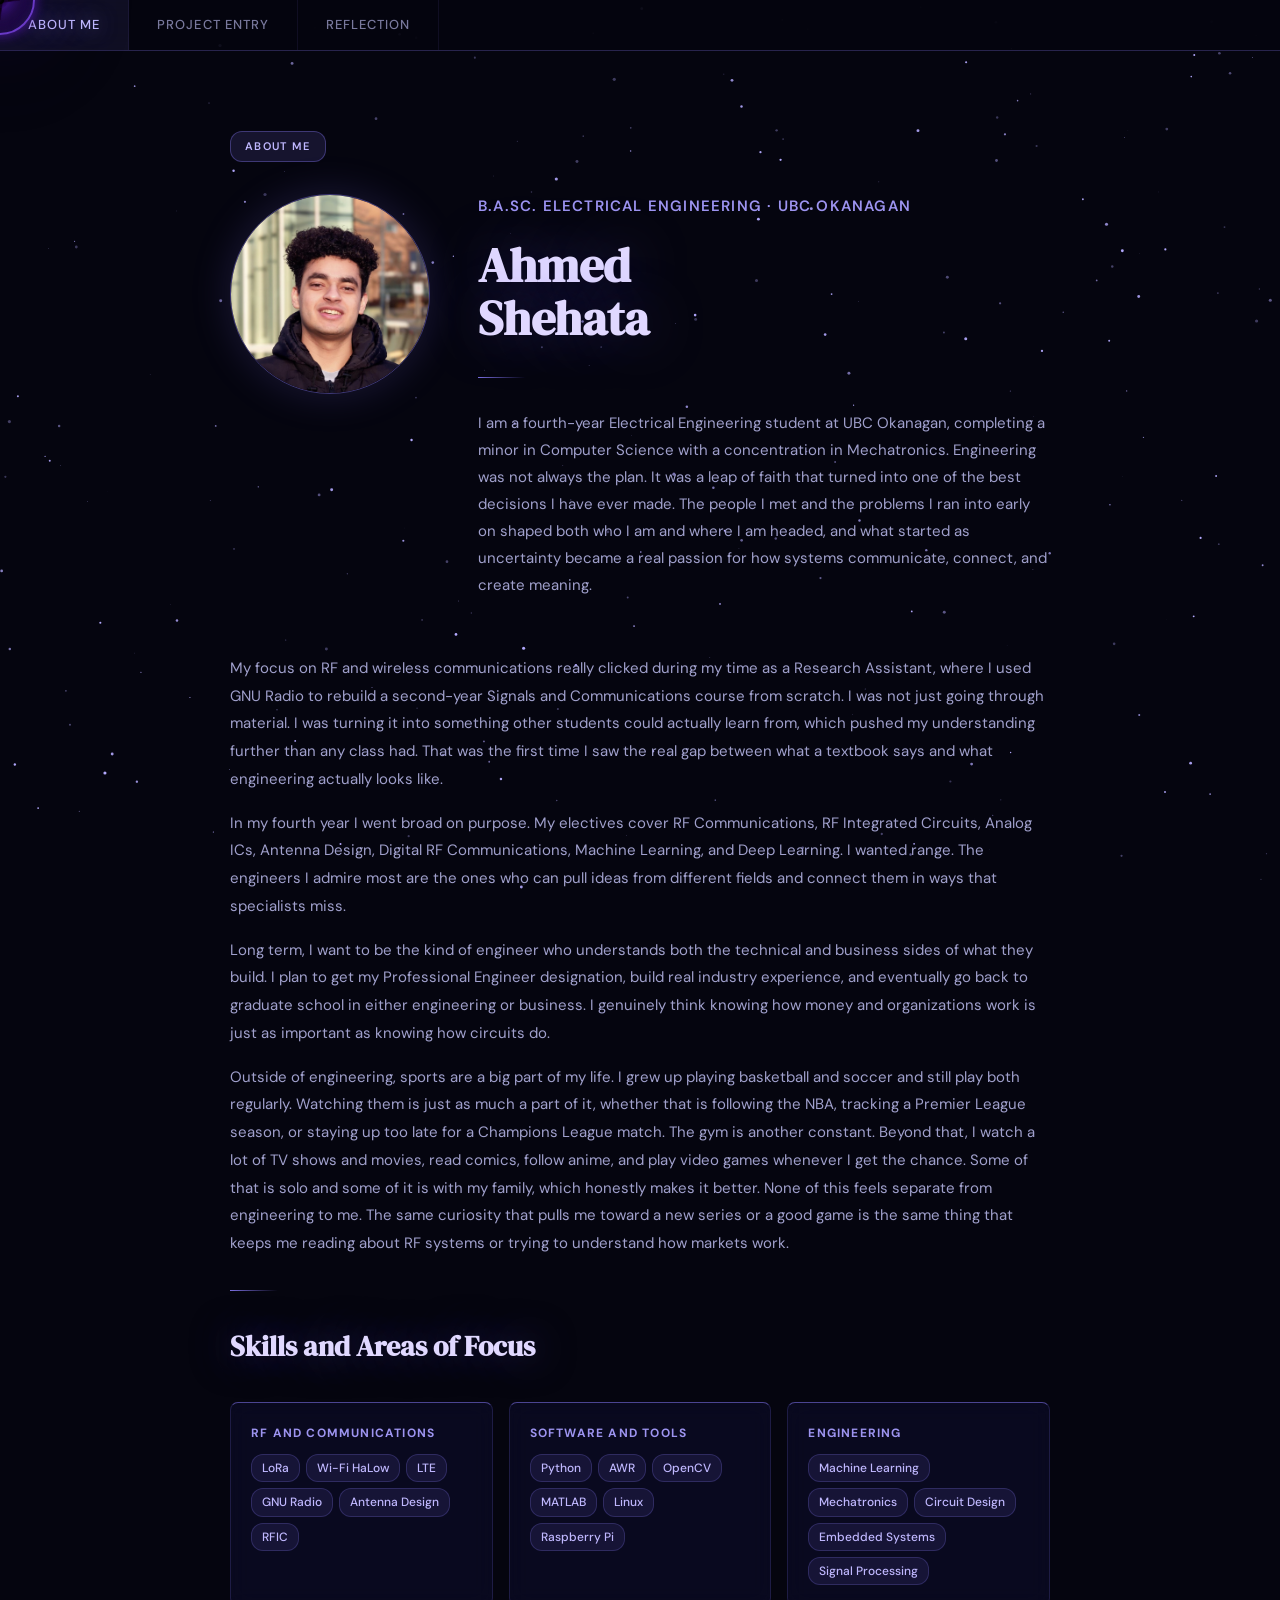
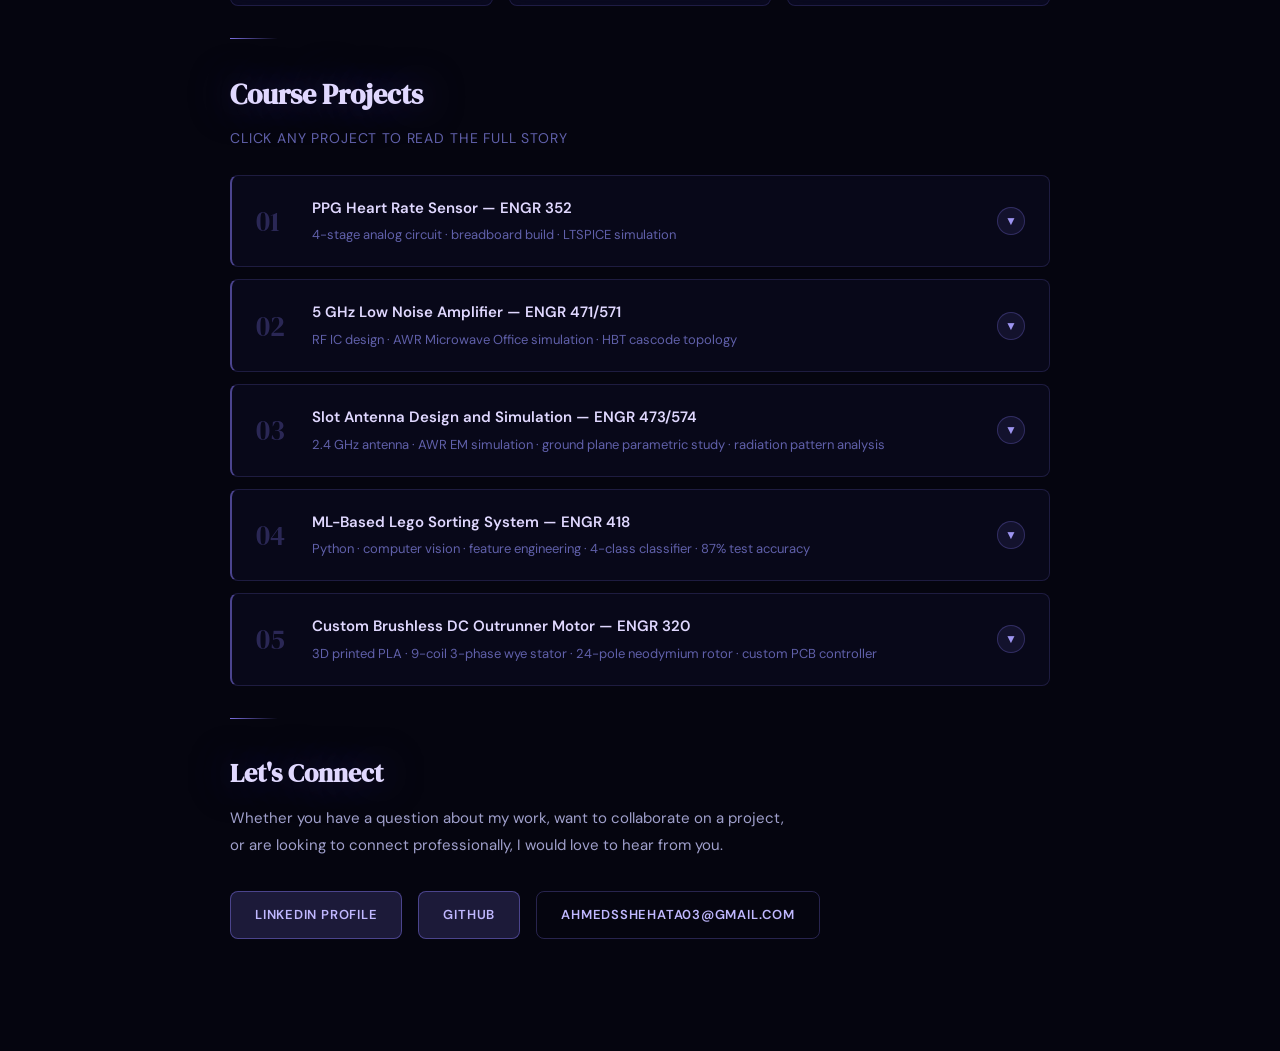
==== index.html @ b3f417e0 "Update image file extensions from .png to .jpg" ====
<!DOCTYPE html>
<html lang="en">
<head>
<meta charset="UTF-8">
<meta name="viewport" content="width=device-width, initial-scale=1.0">
<title>Ahmed Shehata — About Me</title>
<link href="https://fonts.googleapis.com/css2?family=DM+Serif+Display:ital@0;1&family=DM+Sans:wght@300;400;500;600&display=swap" rel="stylesheet">
<style>
  :root {
    --navy: #0a0a1a; --navy-mid: #0d0d2b; --accent: #7b6fe0;
    --accent-light: #1a1a3e; --off-white: #0d0d1f; --warm-gray: #1a1a3a;
    --text: #e8e8ff; --text-muted: #a0a0cc; --text-light: #6060aa;
  }
  * { margin: 0; padding: 0; box-sizing: border-box; cursor: none !important; }
  body { font-family: 'DM Sans', sans-serif; background: #05050f; color: var(--text); line-height: 1.7; overflow-x: hidden; }
  #cosmic-cursor { position: fixed; pointer-events: none; z-index: 99999; width: 40px; height: 40px; transform: translate(-50%, -50%); animation: cursor-spin 3s linear infinite; }
  #cosmic-cursor svg { width: 100%; height: 100%; filter: drop-shadow(0 0 8px rgba(120,40,255,1)) drop-shadow(0 0 20px rgba(100,20,220,0.9)) drop-shadow(0 0 40px rgba(80,0,180,0.7)) drop-shadow(0 0 60px rgba(60,0,140,0.4)); }
  #cursor-glow { position: fixed; pointer-events: none; z-index: 99997; width: 90px; height: 90px; border-radius: 50%; background: radial-gradient(circle, rgba(0,0,0,0.7) 0%, rgba(30,0,60,0.35) 40%, transparent 70%); transform: translate(-50%, -50%); transition: left 0.1s ease, top 0.1s ease; }
  #cursor-ring { position: fixed; pointer-events: none; z-index: 99998; width: 70px; height: 70px; border-radius: 50%; border: 2px solid rgba(140,80,255,0.75); box-shadow: 0 0 12px rgba(120,40,255,0.5), inset 0 0 12px rgba(120,40,255,0.15); transform: translate(-50%, -50%); transition: left 0.18s ease, top 0.18s ease; animation: ring-pulse 2s ease-in-out infinite; }
  .cursor-trail { position: fixed; pointer-events: none; z-index: 99996; border-radius: 50%; transform: translate(-50%, -50%); background: rgba(120,40,255,0.7); box-shadow: 0 0 6px rgba(120,40,255,0.5); animation: trail-fade 0.6s ease-out forwards; }
  @keyframes cursor-spin { from { transform: translate(-50%, -50%) rotate(0deg); } to { transform: translate(-50%, -50%) rotate(360deg); } }
  @keyframes ring-pulse { 0%, 100% { width: 70px; height: 70px; opacity: 0.75; } 50% { width: 84px; height: 84px; opacity: 0.3; } }
  @keyframes trail-fade { 0% { opacity: 0.8; width: 10px; height: 10px; } 100% { opacity: 0; width: 3px; height: 3px; } }
  .page-nav { position: sticky; top: 0; background: rgba(5,5,15,0.85); backdrop-filter: blur(20px); -webkit-backdrop-filter: blur(20px); z-index: 100; display: flex; gap: 0; border-bottom: 1px solid rgba(123,111,224,0.3); }
  .page-nav a { color: rgba(200,200,255,0.6); text-decoration: none; padding: 14px 28px; font-size: 13px; letter-spacing: 0.08em; text-transform: uppercase; font-weight: 500; transition: all 0.2s; border-right: 1px solid rgba(123,111,224,0.1); }
  .page-nav a:hover, .page-nav a.active { color: #c0b8ff; background: rgba(123,111,224,0.1); text-shadow: 0 0 20px rgba(123,111,224,0.8); }
  .page-section { padding: 80px 0; position: relative; z-index: 1; }
  .container { max-width: 900px; margin: 0 auto; padding: 0 40px; }
  .page-label { display: inline-block; background: rgba(123,111,224,0.15); color: #c0b8ff; font-size: 11px; font-weight: 600; letter-spacing: 0.12em; text-transform: uppercase; padding: 5px 14px; border-radius: 12px; margin-bottom: 2rem; border: 1px solid rgba(123,111,224,0.4); }
  .about-divider { width: 48px; height: 1px; background: linear-gradient(90deg, #7b6fe0, transparent); margin: 32px 0; }
  .section-heading { font-family: 'DM Serif Display', serif; font-size: 28px; color: #e0d8ff; margin-bottom: 8px; text-shadow: 0 0 40px rgba(123,111,224,0.5); }
  .section-subheading { font-size: 14px; color: var(--text-light); letter-spacing: 0.06em; text-transform: uppercase; margin-bottom: 24px; }
  .about-hero { display: grid; grid-template-columns: 200px 1fr; gap: 48px; align-items: start; margin-bottom: 56px; }
  .about-name { font-family: 'DM Serif Display', serif; font-size: 48px; color: #e0d8ff; line-height: 1.1; margin-bottom: 6px; text-shadow: 0 0 60px rgba(123,111,224,0.4); }
  .about-title { font-size: 15px; color: #9d94f0; font-weight: 600; letter-spacing: 0.08em; text-transform: uppercase; margin-bottom: 20px; }
  .about-bio { font-size: 15px; color: var(--text-muted); line-height: 1.8; max-width: 600px; }
  .skills-grid { display: grid; grid-template-columns: repeat(3, 1fr); gap: 16px; margin: 32px 0; }
  .skill-card { background: rgba(13,13,43,0.6); border: 1px solid rgba(123,111,224,0.2); border-top: 1px solid rgba(123,111,224,0.6); padding: 20px; border-radius: 8px; backdrop-filter: blur(10px); }
  .skill-card h4 { font-size: 12px; letter-spacing: 0.1em; text-transform: uppercase; color: #9d94f0; margin-bottom: 10px; }
  .skill-tags { display: flex; flex-wrap: wrap; gap: 6px; }
  .skill-tag { background: rgba(123,111,224,0.12); color: #c0b8ff; font-size: 12px; padding: 3px 10px; border-radius: 12px; font-weight: 500; border: 1px solid rgba(123,111,224,0.25); }
  .course-projects-grid { display: grid; gap: 12px; margin: 24px 0; }
  .course-card { background: rgba(10,10,30,0.7); border: 1px solid rgba(123,111,224,0.2); border-left: 2px solid rgba(123,111,224,0.6); border-radius: 8px; overflow: hidden; backdrop-filter: blur(10px); -webkit-backdrop-filter: blur(10px); transition: border-color 0.3s, box-shadow 0.3s; }
  .course-card:hover { border-color: rgba(123,111,224,0.5); box-shadow: 0 0 30px rgba(123,111,224,0.08); }
  .course-card-header { display: flex; align-items: center; justify-content: space-between; padding: 20px 24px; cursor: pointer; user-select: none; transition: background 0.2s; }
  .course-card-header:hover { background: rgba(123,111,224,0.05); }
  .course-card-header-left { display: flex; align-items: center; gap: 20px; }
  .course-card-num { font-family: 'DM Serif Display', serif; font-size: 28px; color: rgba(123,111,224,0.3); line-height: 1; min-width: 36px; }
  .course-card-title { font-weight: 600; font-size: 15px; color: #e0d8ff; margin-bottom: 3px; }
  .course-card-sub { font-size: 13px; color: var(--text-light); }
  .course-card-chevron { width: 28px; height: 28px; border-radius: 50%; background: rgba(123,111,224,0.1); border: 1px solid rgba(123,111,224,0.3); display: flex; align-items: center; justify-content: center; flex-shrink: 0; transition: transform 0.3s, background 0.2s; font-size: 12px; color: #9d94f0; }
  .course-card.open .course-card-chevron { transform: rotate(180deg); background: rgba(123,111,224,0.3); color: #e0d8ff; }
  .course-card-body { max-height: 0; overflow: hidden; transition: max-height 0.5s cubic-bezier(0.4, 0, 0.2, 1); border-top: 0px solid var(--warm-gray); }
  .course-card.open .course-card-body { max-height: 9999px; border-top-width: 1px; }
  .course-card-inner { padding: 32px 24px 32px 80px; }
  .star-block { margin-bottom: 32px; }
  .star-label { display: inline-block; font-size: 10px; font-weight: 700; letter-spacing: 0.14em; text-transform: uppercase; color: #c0b8ff; background: rgba(123,111,224,0.1); border: 1px solid rgba(123,111,224,0.4); padding: 3px 10px; border-radius: 12px; margin-bottom: 10px; }
  .star-block h4 { font-family: 'DM Serif Display', serif; font-size: 20px; color: #e0d8ff; margin-bottom: 10px; }
  .star-block p { font-size: 14px; color: var(--text-muted); line-height: 1.85; margin-bottom: 12px; }
  .stage-timeline { position: relative; margin: 24px 0; padding-left: 28px; border-left: 1px solid rgba(123,111,224,0.3); }
  .stage-step { margin-bottom: 28px; position: relative; }
  .stage-step::before { content: ''; position: absolute; left: -34px; top: 5px; width: 10px; height: 10px; border-radius: 50%; background: #7b6fe0; border: 2px solid #05050f; box-shadow: 0 0 8px rgba(123,111,224,0.6); }
  .stage-step .stage-num { font-size: 10px; font-weight: 700; letter-spacing: 0.12em; text-transform: uppercase; color: #9d94f0; margin-bottom: 3px; }
  .stage-step h5 { font-weight: 600; font-size: 14px; color: #e0d8ff; margin-bottom: 6px; }
  .stage-step p { font-size: 14px; color: var(--text-muted); line-height: 1.75; margin-bottom: 8px; }
  .tech-pills { display: flex; flex-wrap: wrap; gap: 7px; margin: 16px 0; }
  .tech-pill { background: rgba(123,111,224,0.12); color: #c0b8ff; font-size: 11px; padding: 4px 12px; border-radius: 12px; font-weight: 500; letter-spacing: 0.04em; border: 1px solid rgba(123,111,224,0.25); }
  .result-callout { background: rgba(123,111,224,0.08); padding: 20px 24px; border-radius: 8px; margin: 20px 0; border: 1px solid rgba(123,111,224,0.2); border-left: 2px solid rgba(123,111,224,0.6); font-size: 14px; line-height: 1.7; color: var(--text-muted); }
  .result-callout strong { color: #c0b8ff; }
  .stat-row-small { display: grid; grid-template-columns: repeat(4, 1fr); gap: 12px; margin: 20px 0; }
  .stat-card-small { background: rgba(13,13,43,0.6); border: 1px solid rgba(123,111,224,0.2); padding: 16px; border-radius: 8px; text-align: center; }
  .stat-num-small { font-family: 'DM Serif Display', serif; font-size: 24px; color: #c0b8ff; display: block; margin-bottom: 3px; text-shadow: 0 0 20px rgba(123,111,224,0.5); }
  .stat-label-small { font-size: 11px; color: var(--text-light); text-transform: uppercase; letter-spacing: 0.07em; }
  .comparison-box { display: grid; grid-template-columns: 1fr 1fr; border: 1px solid rgba(123,111,224,0.2); border-radius: 8px; overflow: hidden; margin: 16px 0; }
  .comp-col { padding: 20px; }
  .comp-col:first-child { background: rgba(10,10,30,0.6); border-right: 1px solid rgba(123,111,224,0.2); }
  .comp-col:last-child { background: rgba(30,20,80,0.4); }
  .comp-col h6 { font-size: 10px; letter-spacing: 0.12em; text-transform: uppercase; font-weight: 700; margin-bottom: 14px; }
  .comp-col:first-child h6 { color: var(--text-light); }
  .comp-col:last-child h6 { color: #9d94f0; }
  .comp-metric { margin-bottom: 10px; }
  .comp-val { font-family: 'DM Serif Display', serif; font-size: 20px; line-height: 1; }
  .comp-col:first-child .comp-val { color: #c0b8ff; }
  .comp-col:last-child .comp-val { color: #e0d8ff; }
  .comp-lbl { font-size: 10px; text-transform: uppercase; letter-spacing: 0.07em; }
  .comp-col:first-child .comp-lbl { color: var(--text-light); }
  .comp-col:last-child .comp-lbl { color: rgba(192,184,255,0.5); }
  .contact-row { display: flex; gap: 16px; flex-wrap: wrap; margin-top: 32px; }
  .contact-btn { display: inline-flex; align-items: center; gap: 8px; padding: 12px 24px; font-size: 13px; font-weight: 600; letter-spacing: 0.06em; text-transform: uppercase; border-radius: 8px; text-decoration: none; transition: all 0.3s; }
  .btn-primary { background: rgba(123,111,224,0.2); color: #c0b8ff; border: 1px solid rgba(123,111,224,0.5); }
  .btn-primary:hover { background: rgba(123,111,224,0.35); box-shadow: 0 0 20px rgba(123,111,224,0.3); }
  .btn-secondary { background: transparent; color: #c0b8ff; border: 1px solid rgba(123,111,224,0.3); }
  .btn-secondary:hover { background: rgba(123,111,224,0.1); }
  @media (max-width: 700px) {
    .about-hero { grid-template-columns: 1fr; }
    .skills-grid { grid-template-columns: 1fr; }
    .stat-row-small { grid-template-columns: repeat(2, 1fr); }
    .comparison-box { grid-template-columns: 1fr; }
    .about-name { font-size: 36px; }
    .course-card-inner { padding: 24px 16px; }
  }
</style>
</head>
<body>

<div id="cosmic-cursor">
  <svg viewBox="0 0 24 24" xmlns="http://www.w3.org/2000/svg">
    <defs>
      <radialGradient id="bhgrad" cx="50%" cy="50%" r="50%">
        <stop offset="0%" stop-color="#000000"/>
        <stop offset="40%" stop-color="#0a0010"/>
        <stop offset="75%" stop-color="#1a0030"/>
        <stop offset="100%" stop-color="#0d0020"/>
      </radialGradient>
      <radialGradient id="ringgrad" cx="50%" cy="50%" r="50%">
        <stop offset="0%" stop-color="#000000" stop-opacity="1"/>
        <stop offset="100%" stop-color="#2a005a" stop-opacity="0.3"/>
      </radialGradient>
    </defs>
    <polygon points="12,0 13.5,10.5 24,12 13.5,13.5 12,24 10.5,13.5 0,12 10.5,10.5" fill="url(#bhgrad)" stroke="#1a0030" stroke-width="0.3"/>
    <circle cx="12" cy="12" r="5" fill="url(#ringgrad)"/>
    <circle cx="12" cy="12" r="2.5" fill="#000000"/>
    <circle cx="12" cy="12" r="1" fill="#0a0010"/>
  </svg>
</div>
<div id="cursor-ring"></div>
<div id="cursor-glow"></div>

<canvas id="starfield" style="position:fixed;top:0;left:0;width:100%;height:100%;z-index:0;pointer-events:none;"></canvas>

<nav class="page-nav">
  <a href="index.html" class="active">About Me</a>
  <a href="project.html">Project Entry</a>
  <a href="reflection.html">Reflection</a>
</nav>

<section class="page-section">
  <div class="container">
    <span class="page-label">About Me</span>
    <div class="about-hero">
      <img src="headshot.jpg" alt="Ahmed Shehata" style="width:200px;height:200px;border-radius:50%;object-fit:cover;object-position:center top;border:1px solid rgba(123,111,224,0.5);box-shadow:0 0 40px rgba(123,111,224,0.2);">
      <div>
        <div class="about-title">B.A.Sc. Electrical Engineering · UBC Okanagan</div>
        <h1 class="about-name">Ahmed<br>Shehata</h1>
        <div class="about-divider"></div>
        <p class="about-bio">I am a fourth-year Electrical Engineering student at UBC Okanagan, completing a minor in Computer Science with a concentration in Mechatronics. Engineering was not always the plan. It was a leap of faith that turned into one of the best decisions I have ever made. The people I met and the problems I ran into early on shaped both who I am and where I am headed, and what started as uncertainty became a real passion for how systems communicate, connect, and create meaning.</p>
      </div>
    </div>

    <p style="font-size:15px;color:var(--text-muted);line-height:1.85;margin-bottom:16px;">My focus on RF and wireless communications really clicked during my time as a Research Assistant, where I used GNU Radio to rebuild a second-year Signals and Communications course from scratch. I was not just going through material. I was turning it into something other students could actually learn from, which pushed my understanding further than any class had. That was the first time I saw the real gap between what a textbook says and what engineering actually looks like.</p>

    <p style="font-size:15px;color:var(--text-muted);line-height:1.85;margin-bottom:16px;">In my fourth year I went broad on purpose. My electives cover RF Communications, RF Integrated Circuits, Analog ICs, Antenna Design, Digital RF Communications, Machine Learning, and Deep Learning. I wanted range. The engineers I admire most are the ones who can pull ideas from different fields and connect them in ways that specialists miss.</p>

    <p style="font-size:15px;color:var(--text-muted);line-height:1.85;margin-bottom:16px;">Long term, I want to be the kind of engineer who understands both the technical and business sides of what they build. I plan to get my Professional Engineer designation, build real industry experience, and eventually go back to graduate school in either engineering or business. I genuinely think knowing how money and organizations work is just as important as knowing how circuits do.</p>

    <p style="font-size:15px;color:var(--text-muted);line-height:1.85;margin-bottom:32px;">Outside of engineering, sports are a big part of my life. I grew up playing basketball and soccer and still play both regularly. Watching them is just as much a part of it, whether that is following the NBA, tracking a Premier League season, or staying up too late for a Champions League match. The gym is another constant. Beyond that, I watch a lot of TV shows and movies, read comics, follow anime, and play video games whenever I get the chance. Some of that is solo and some of it is with my family, which honestly makes it better. None of this feels separate from engineering to me. The same curiosity that pulls me toward a new series or a good game is the same thing that keeps me reading about RF systems or trying to understand how markets work.</p>

    <div class="about-divider"></div>
    <h2 class="section-heading">Skills and Areas of Focus</h2>
    <div class="skills-grid">
      <div class="skill-card">
        <h4>RF and Communications</h4>
        <div class="skill-tags">
          <span class="skill-tag">LoRa</span><span class="skill-tag">Wi-Fi HaLow</span>
          <span class="skill-tag">LTE</span><span class="skill-tag">GNU Radio</span>
          <span class="skill-tag">Antenna Design</span><span class="skill-tag">RFIC</span>
        </div>
      </div>
      <div class="skill-card">
        <h4>Software and Tools</h4>
        <div class="skill-tags">
          <span class="skill-tag">Python</span><span class="skill-tag">AWR</span>
          <span class="skill-tag">OpenCV</span><span class="skill-tag">MATLAB</span>
          <span class="skill-tag">Linux</span><span class="skill-tag">Raspberry Pi</span>
        </div>
      </div>
      <div class="skill-card">
        <h4>Engineering</h4>
        <div class="skill-tags">
          <span class="skill-tag">Machine Learning</span><span class="skill-tag">Mechatronics</span>
          <span class="skill-tag">Circuit Design</span><span class="skill-tag">Embedded Systems</span>
          <span class="skill-tag">Signal Processing</span>
        </div>
      </div>
    </div>

    <div class="about-divider"></div>
    <h2 class="section-heading">Course Projects</h2>
    <p class="section-subheading">Click any project to read the full story</p>
    <div class="course-projects-grid">

      <!-- PROJECT 1: PPG -->
      <div class="course-card" id="card-ppg">
        <div class="course-card-header" onclick="toggleCard('card-ppg')">
          <div class="course-card-header-left">
            <div class="course-card-num">01</div>
            <div>
              <div class="course-card-title">PPG Heart Rate Sensor — ENGR 352</div>
              <div class="course-card-sub">4-stage analog circuit · breadboard build · LTSPICE simulation</div>
            </div>
          </div>
          <div class="course-card-chevron">▼</div>
        </div>
        <div class="course-card-body">
          <div class="course-card-inner">
            <div class="star-block">
              <span class="star-label">S — Situation</span>
              <h4>The Challenge: Detecting a Heartbeat with Analog Circuits</h4>
              <p>Every time the heart beats it pushes a pulse of blood through the arteries, and that pulse subtly changes how much infrared light the skin absorbs. If you shine an IR emitter against a finger and measure the reflected intensity with a photodiode, you can actually see the heartbeat as a tiny fluctuation in the detected current. This is photoplethysmography, or PPG, and it is the same principle behind every modern fitness tracker and pulse oximeter.</p>
              <p>In ENGR 352, our task was to build a PPG heart rate sensor from scratch using only discrete analog components. No microcontrollers, no digital shortcuts. The photodiode current sits in the nanoamp range, and getting from that near-invisible signal to a clean LED flash for every heartbeat required four carefully engineered stages, each one feeding directly into the next.</p>
            </div>
            <div class="stat-row-small">
              <div class="stat-card-small"><span class="stat-num-small">4</span><span class="stat-label-small">Cascaded Stages</span></div>
              <div class="stat-card-small"><span class="stat-num-small">~1 µA</span><span class="stat-label-small">Input Signal</span></div>
              <div class="stat-card-small"><span class="stat-num-small">170 ms</span><span class="stat-label-small">LED Flash Duration</span></div>
              <div class="stat-card-small"><span class="stat-num-small">&lt;2%</span><span class="stat-label-small">Error vs Theory</span></div>
            </div>
            <div class="star-block">
              <span class="star-label">T — Task</span>
              <h4>What We Were Asked to Build</h4>
              <p>The project ran across four successive lab sessions. Each one delivered a working circuit block that fed directly into the next. The final design had to run off a single 5 V USB supply, reliably detect a real human pulse, and flash an LED for the right duration on each beat using only components available in the lab. My partner and I handled the full workflow at every stage: theoretical analysis, LTSPICE simulation, breadboard build, and oscilloscope verification.</p>
            </div>
            <div class="star-block">
              <span class="star-label">A — Action</span>
              <h4>The Build, Stage by Stage</h4>
            </div>
            <div class="stage-timeline">
              <div class="stage-step">
                <div class="stage-num">Stage 1 — Lab 2</div>
                <h5>Transimpedance Amplifier</h5>
                <p>The photodiode puts out a DC current of about 1 µA with a heartbeat signal of only 25 to 100 nA sitting on top of it. We built a transimpedance amplifier that converts that current into a voltage using an op amp with a megaohm feedback resistor. A small feedback capacitor rolls off high frequency noise and keeps the circuit from oscillating. We also soldered the optical sensor by hand, positioning the photodiode flush against the IR emitter inside a heat shrink shroud to block direct IR leakage.</p>
              </div>
              <div class="stage-step">
                <div class="stage-num">Stage 2 — Lab 3</div>
                <h5>Bandpass Filter and Gain Stage</h5>
                <p>The output of Stage 1 had a large DC offset sitting on top of the signal, which was not something a comparator could trigger on cleanly. Stage 2 stripped that away using an AC coupled gain stage and amplified the remaining heartbeat signal to about 1 V peak. A resistor divider set the common mode input to 2.5 V and the gain was tuned by hand based on what the real sensor was putting out, giving us a bandpass response across both stages together.</p>
              </div>
              <div class="stage-step">
                <div class="stage-num">Stage 3 — Lab 4</div>
                <h5>Hysteretic Comparator</h5>
                <p>We needed to turn the smooth analog heartbeat waveform into a clean edge that the monostable could trigger on. A comparator with positive feedback gave us two trip points around a 2.5 V reference, so the output only switched when the signal clearly crossed the band. That got rid of false triggers from noise and gave us a clean 0 to 5 V square wave that fired exactly once per beat.</p>
              </div>
              <div class="stage-step">
                <div class="stage-num">Stage 4 — Lab 5</div>
                <h5>Monostable Multivibrator and LED Driver</h5>
                <p>A differentiator and isolation diode pulled out only the positive rising edges so the monostable fired once per beat. Two NPN BJTs in a cross-coupled configuration held the output high for a duration Ton set by the RC time constant. We calculated Ton = 167.3 ms analytically targeting roughly 20% duty cycle at 72 BPM. Simulation gave 166 ms and the physical build came in at 170 ms, within 2% of the prediction. A third transistor drove the green LED through a current-limiting resistor, giving a visible flash for every heartbeat.</p>
              </div>
            </div>
            <figure style="margin:16px 0;">
              <img src="ppg-breadboard.jpg" alt="Assembled PPG breadboard" style="width:100%;border-radius:8px;border:1px solid rgba(123,111,224,0.2);">
              <figcaption style="font-size:12px;color:#6060aa;margin-top:8px;font-style:italic;text-align:center;">Fully assembled PPG heart rate sensor. All four stages are visible across the breadboard, from the transimpedance amplifier on the left through to the monostable multivibrator and green LED driver on the right.</figcaption>
            </figure>
            <figure style="margin:16px 0;">
              <img src="ppg-oscilloscope.jpg" alt="Oscilloscope output showing LED flash synchronized to PPG signal" style="width:100%;border-radius:8px;border:1px solid rgba(123,111,224,0.2);">
              <figcaption style="font-size:12px;color:#6060aa;margin-top:8px;font-style:italic;text-align:center;">Final system output. CH1 (orange) shows the LED anode signal flashing at Ton = 170 ms per heartbeat. CH2 (blue) shows the raw PPG signal from the finger sensor, confirming each LED flash is correctly synchronized to the cardiac cycle.</figcaption>
            </figure>
            <div class="star-block">
              <span class="star-label">R — Result</span>
              <h4>What We Built and What It Proved</h4>
              <p>The final circuit detected a real human pulse and produced a consistent LED flash for every heartbeat, with a measured Ton within 2% of the theoretical prediction. No adjustments were needed after assembly. The design worked on the first build. More than anything, the project showed the value of testing each block independently before putting everything together. When we finally integrated the full system, it just worked.</p>
            </div>
            <div class="tech-pills">
              <span class="tech-pill">Transimpedance Amplifier</span><span class="tech-pill">Bandpass Filter Design</span>
              <span class="tech-pill">Hysteretic Comparator</span><span class="tech-pill">Monostable Multivibrator</span>
              <span class="tech-pill">BJT Switching (2N3904)</span><span class="tech-pill">LTSPICE Simulation</span>
              <span class="tech-pill">Photoplethysmography (PPG)</span>
            </div>
            <div class="result-callout">
              <strong>My Contribution:</strong> I co-designed all four stages with my lab partner, contributing equally to theoretical analysis, LTSPICE simulation, breadboard construction, and oscilloscope verification. I was specifically responsible for the monostable multivibrator analysis and Ton calculation, the hysteresis band selection for Stage 3, and the final integrated system testing.
            </div>
          </div>
        </div>
      </div>

      <!-- PROJECT 2: LNA -->
      <div class="course-card" id="card-lna">
        <div class="course-card-header" onclick="toggleCard('card-lna')">
          <div class="course-card-header-left">
            <div class="course-card-num">02</div>
            <div>
              <div class="course-card-title">5 GHz Low Noise Amplifier — ENGR 471/571</div>
              <div class="course-card-sub">RF IC design · AWR Microwave Office simulation · HBT cascode topology</div>
            </div>
          </div>
          <div class="course-card-chevron">▼</div>
        </div>
        <div class="course-card-body">
          <div class="course-card-inner">
            <div class="star-block">
              <span class="star-label">S — Situation</span>
              <h4>The Problem: Amplifying Without Adding Noise</h4>
              <p>In any wireless receiver, the first thing the antenna connects to is a low noise amplifier. The LNA amplifies the incoming signal before anything else in the chain sees it. The problem is that every component adds noise, and if the first amplifier adds too much, nothing downstream can fix it.</p>
              <p>This project asked me to design a 5 GHz LNA from scratch in AWR Microwave Office using a generic BiCMOS process with heterojunction bipolar transistors. The targets were tight: noise figure below 2 dB, gain above 20 dB, input return loss below negative 15 dB, and output return loss below negative 10 dB, all from a single 1.8 V supply across a 200 MHz bandwidth.</p>
            </div>
            <div class="stat-row-small">
              <div class="stat-card-small"><span class="stat-num-small">21 dB</span><span class="stat-label-small">Final Gain</span></div>
              <div class="stat-card-small"><span class="stat-num-small">1.78 dB</span><span class="stat-label-small">Noise Figure</span></div>
              <div class="stat-card-small"><span class="stat-num-small">−29 dB</span><span class="stat-label-small">Input Match</span></div>
              <div class="stat-card-small"><span class="stat-num-small">5 GHz</span><span class="stat-label-small">Design Frequency</span></div>
            </div>
            <div class="star-block">
              <span class="star-label">T — Task</span>
              <h4>What I Was Asked to Design</h4>
              <p>Labs 3 and 4 were a two-part individual project. Lab 3 covered the common-emitter topology: bias optimization, device scaling, emitter degeneration, and input matching. Lab 4 built on that by adding a cascode stage and emitter follower to push gain past 20 dB while keeping noise figure in spec. The whole thing was simulation only in AWR with no physical hardware.</p>
            </div>
            <div class="star-block">
              <span class="star-label">A — Action</span>
              <h4>The Design Journey</h4>
            </div>
            <div class="stage-timeline">
              <div class="stage-step">
                <div class="stage-num">Step 1 — Bias Optimization</div>
                <h5>Finding the Minimum Noise Figure Bias Point</h5>
                <p>Starting with a single HBT transistor and no matching networks, I swept the base bias current from 0 to 0.15 mA and plotted noise figure at 5 GHz. The minimum landed around Ibias = 0.0075 mA at roughly 7.84 dB, which was way too noisy on its own and pointed straight at the need for device scaling.</p>
              </div>
              <div class="stage-step">
                <div class="stage-num">Step 2 — Device Scaling</div>
                <h5>Scaling to 24 Fingers to Align Zopt with 50 Ω</h5>
                <p>A single-finger transistor biased for minimum noise has an optimum source impedance far from 50 Ω, so a standard source cannot drive it at its noise minimum. I paralleled two devices at N=12 each for 24 total fingers. That shift pushed the optimum noise impedance toward 50 Ω and dropped the minimum NF from 7.84 dB down to about 1.61 to 1.68 dB purely from choosing the right device size.</p>
              </div>
              <div class="stage-step">
                <div class="stage-num">Step 3 — Emitter Degeneration and Input Matching</div>
                <h5>Adding LE and LB to Hit 50 Ω Input Impedance</h5>
                <p>Even after scaling, Re{Zin} was only about 10 Ω. A small emitter degeneration inductor LE pulled it to 50 Ω, calculated as LE = RS/ωT using fT from the transistor Bode plot at 15.1 GHz, giving LE around 0.549 nH after tuning. Voltage gain dropped from 5.98 V/V to 2.51 V/V as a result. A series base inductor LB of 0.161 nH then cancelled the remaining input reactance, pushing S11 to negative 59 dB with only 8.67 dB of gain.</p>
              </div>
              <div class="stage-step">
                <div class="stage-num">Step 4 — Cascode and Emitter Follower</div>
                <h5>Adding Q2 and Q3 to Push Gain to 21 dB</h5>
                <p>A cascode transistor was inserted between the CE output and the load to eliminate the Miller effect. A resonant tank with LT = 1 nH and CT = 0.52 pF presented about 314 Ω to the collector, giving the high-impedance load needed for voltage gain. An emitter follower was added as an output buffer. After tuning, the final LNA hit 21.07 dB gain, 1.78 dB NF, and better than negative 28 dB input return loss across the full 200 MHz band.</p>
              </div>
            </div>
            <figure style="margin:16px 0;">
              <img src="lna-noisefigure.jpg" alt="Noise Figure vs frequency for CE LNA configurations" style="width:100%;border-radius:8px;border:1px solid rgba(123,111,224,0.2);">
              <figcaption style="font-size:12px;color:#6060aa;margin-top:8px;font-style:italic;text-align:center;">Noise figure versus frequency for three CE LNA configurations at 5 GHz. Pink: no inductors (NF around 1.68 dB). Blue: emitter degeneration only. Red: emitter degeneration plus series base inductor (NF around 1.39 dB). Device scaling to 24 fingers is the single most impactful step before any matching network is added.</figcaption>
            </figure>
            <figure style="margin:16px 0;">
              <img src="lna-gain.jpg" alt="S21 gain comparison between CE and cascode LNA" style="width:100%;border-radius:8px;border:1px solid rgba(123,111,224,0.2);">
              <figcaption style="font-size:12px;color:#6060aa;margin-top:8px;font-style:italic;text-align:center;">Gain |S21| versus frequency. The CE LNA achieves 8.67 dB at 5 GHz. The cascode LNA peaks at 21.07 dB, a 12.4 dB improvement from adding the cascode stage and emitter follower.</figcaption>
            </figure>
            <figure style="margin:16px 0;">
              <img src="lna-schematic.jpg" alt="Final cascode LNA schematic in AWR" style="width:100%;border-radius:8px;border:1px solid rgba(123,111,224,0.2);">
              <figcaption style="font-size:12px;color:#6060aa;margin-top:8px;font-style:italic;text-align:center;">Final cascode LNA schematic in AWR Microwave Office. The differential cascode pair (Q1/Q2 and Q3/Q4, each N=12 fingers) is preceded by base inductor LB and emitter inductor LE for input matching, and followed by a resonant tank load and emitter follower output buffer driving the 50 Ω port.</figcaption>
            </figure>
            <div class="star-block">
              <span class="star-label">R — Result</span>
              <h4>From 7.84 dB Noise to a Fully Matched 21 dB Amplifier</h4>
              <p>Starting from a single transistor with a 7.84 dB noise figure and no matching, the final cascode LNA hit 21.07 dB gain, 1.78 dB NF, and better than negative 28 dB input return loss across a 200 MHz bandwidth at 5 GHz. Every spec was met. The biggest lesson was that noise, gain, and matching are always coupled at RF frequencies. Every step involved a real tradeoff, not just a parameter adjustment.</p>
            </div>
            <div class="comparison-box">
              <div class="comp-col">
                <h6>Lab 3 — Common Emitter</h6>
                <div class="comp-metric"><div class="comp-val">8.67 dB</div><div class="comp-lbl">Gain @ 5 GHz</div></div>
                <div class="comp-metric"><div class="comp-val">1.39 dB</div><div class="comp-lbl">Noise Figure</div></div>
                <div class="comp-metric"><div class="comp-val">−59.1 dB</div><div class="comp-lbl">S11</div></div>
              </div>
              <div class="comp-col">
                <h6>Lab 4 — Cascode</h6>
                <div class="comp-metric"><div class="comp-val">21.07 dB</div><div class="comp-lbl">Gain @ 5 GHz</div></div>
                <div class="comp-metric"><div class="comp-val">1.78 dB</div><div class="comp-lbl">Noise Figure</div></div>
                <div class="comp-metric"><div class="comp-val">−29.8 dB</div><div class="comp-lbl">S11</div></div>
              </div>
            </div>
            <div class="tech-pills">
              <span class="tech-pill">AWR Microwave Office</span><span class="tech-pill">HBT Transistor Design</span>
              <span class="tech-pill">Noise Figure Optimization</span><span class="tech-pill">Emitter Degeneration</span>
              <span class="tech-pill">Cascode Topology</span><span class="tech-pill">S-Parameter Analysis</span>
              <span class="tech-pill">RF IC Design (BiCMOS)</span>
            </div>
            <div class="result-callout">
              <strong>My Contribution:</strong> This was an individual project. I completed every design step independently including bias optimization sweeps, device scaling calculations, emitter and base inductor derivations from first principles, AWR simulation and tuning at every stage, and the final cascode integration.
            </div>
          </div>
        </div>
      </div>

      <!-- PROJECT 3: SLOT ANTENNA -->
      <div class="course-card" id="card-antenna">
        <div class="course-card-header" onclick="toggleCard('card-antenna')">
          <div class="course-card-header-left">
            <div class="course-card-num">03</div>
            <div>
              <div class="course-card-title">Slot Antenna Design and Simulation — ENGR 473/574</div>
              <div class="course-card-sub">2.4 GHz antenna · AWR EM simulation · ground plane parametric study · radiation pattern analysis</div>
            </div>
          </div>
          <div class="course-card-chevron">▼</div>
        </div>
        <div class="course-card-body">
          <div class="course-card-inner">
            <div class="star-block">
              <span class="star-label">S — Situation</span>
              <h4>What a Slot Antenna Is and Why It Is Worth Designing</h4>
              <p>A slot antenna is one of the more elegant structures in RF engineering. Instead of adding metal to radiate, you remove it. A narrow rectangular aperture cut into a conducting ground plane is driven by a voltage source across the slot, and the resulting edge currents cause the opening itself to radiate. The pattern is mathematically the complement of a dipole. They show up in radar systems, broadcast towers, aircraft skins, and increasingly in PCB ground planes for Wi-Fi, GPS, and 5G.</p>
              <p>In ENGR 473, the project was not just about hitting a spec. It was a parametric study: build a working simulation in AWR's EM solver, then vary the ground plane geometry systematically and explain what happens to the radiation pattern each time.</p>
            </div>
            <div class="star-block">
              <span class="star-label">T — Task</span>
              <h4>Simulate, Vary, and Interpret</h4>
              <p>The assignment was to build a simulation of a half-wavelength slot antenna resonating at 2.4 GHz, then vary the ground plane width and length independently across multiple configurations. For each one I had to analyze the 3D radiation pattern, the polar plots in the XZ and YZ planes, and the input impedance curve. The goal was not just to find a good design but to understand what actually controls the pattern.</p>
            </div>
            <div class="star-block">
              <span class="star-label">A — Action</span>
              <h4>The Simulation Journey</h4>
            </div>
            <div class="stage-timeline">
              <div class="stage-step">
                <div class="stage-num">Stage 1 — Initial Setup</div>
                <h5>Building the Baseline Configuration</h5>
                <p>The starting point was a finite ground plane at 0.8λ by 0.8λ with the slot centred at 0.447λ long by 0.1λ wide. Several early attempts failed to produce clean patterns due to incorrect boundary settings and ground planes that were either too big or too small.</p>
              </div>
              <div class="stage-step">
                <div class="stage-num">Stage 2 — Square Ground Plane Study</div>
                <h5>Comparing 0.8λ × 0.8λ Against 3λ × 3λ</h5>
                <p>The 0.8λ ground plane produced the closest result to a theoretical donut pattern, with a maximum directivity of about 5.74 dBi. Scaling up to 3λ by 3λ broke the pattern into a multi-lobe structure with grating lobes in unexpected directions. A very large ground plane introduces edge diffraction that competes with the aperture radiation.</p>
              </div>
              <div class="stage-step">
                <div class="stage-num">Stage 3 — Width and Length Variation</div>
                <h5>Converging on 0.48λ × 0.6λ for the Cleanest Pattern</h5>
                <p>The final design used a ground plane of 0.48λ by 0.6λ with the slot at 0.447λ by 0.1λ. This produced the cleanest toroidal radiation pattern of all configurations tested, with confirmed self-resonance at 2.397 GHz and Re(Z) peaking at approximately 418 Ω, consistent with Babinet's principle.</p>
              </div>
            </div>
            <figure style="margin:16px 0;">
              <img src="antenna-layout.jpg" alt="Slot antenna layout in AWR EM" style="width:100%;border-radius:8px;border:1px solid rgba(123,111,224,0.2);">
              <figcaption style="font-size:12px;color:#6060aa;margin-top:8px;font-style:italic;text-align:center;">Final slot antenna layout in AWR EM. The conducting ground plane measures 0.48λ × 0.6λ with a centred rectangular aperture of 0.447λ × 0.1λ. Patch-style excitation ports drive the voltage across the slot to produce the radiating aperture currents.</figcaption>
            </figure>
            <figure style="margin:16px 0;">
              <img src="antenna-impedance.jpg" alt="Input impedance plot showing self-resonance at 2.397 GHz" style="width:100%;border-radius:8px;border:1px solid rgba(123,111,224,0.2);">
              <figcaption style="font-size:12px;color:#6060aa;margin-top:8px;font-style:italic;text-align:center;">Input impedance versus frequency. Im(Z(1,1)) crosses zero at 2.397 GHz confirming self-resonance. Re(Z(1,1)) peaks at 417.8 Ω at 2.4 GHz, consistent with the theoretical slot impedance from Babinet's complement principle.</figcaption>
            </figure>
            <figure style="margin:16px 0;">
              <img src="antenna-pattern.jpg" alt="3D directivity pattern of final slot antenna design" style="width:100%;border-radius:8px;border:1px solid rgba(123,111,224,0.2);">
              <figcaption style="font-size:12px;color:#6060aa;margin-top:8px;font-style:italic;text-align:center;">3D directivity pattern of the final 0.48λ × 0.6λ slot antenna at 2.4 GHz. The smooth toroidal envelope with peak directivity of 4.21 dBi and no significant sidelobes confirms that the chosen ground plane geometry produces the closest approximation to the theoretical omnidirectional donut pattern.</figcaption>
            </figure>
            <div class="star-block">
              <span class="star-label">R — Result</span>
              <h4>What the Study Demonstrated</h4>
              <p>The parametric study confirmed that the ground plane is not a passive backdrop for a slot antenna. It is an active part of the radiating structure. Both expanding and shrinking it in specific directions predictably deforms the pattern in ways that can be explained using diffraction and boundary current arguments. The final design at 0.48λ by 0.6λ gave the cleanest omnidirectional response of everything tested, with confirmed resonance at 2.397 GHz.</p>
            </div>
            <div class="tech-pills">
              <span class="tech-pill">AWR Microwave Office EM Solver</span><span class="tech-pill">Slot Antenna Theory</span>
              <span class="tech-pill">Babinet's Principle</span><span class="tech-pill">Radiation Pattern Analysis</span>
              <span class="tech-pill">Parametric Ground Plane Study</span><span class="tech-pill">2.4 GHz ISM Band</span>
            </div>
            <div class="result-callout">
              <strong>My Contribution:</strong> This was an individual project. I set up every simulation geometry in AWR independently, iterated through every ground plane configuration, analyzed each radiation pattern and impedance plot, and delivered the final converged design. I also prepared and presented the full slide deck covering the antenna history, operating principle, and simulation results.
            </div>
          </div>
        </div>
      </div>

      <!-- PROJECT 4: ML LEGO SORTER -->
      <div class="course-card" id="card-ml">
        <div class="course-card-header" onclick="toggleCard('card-ml')">
          <div class="course-card-header-left">
            <div class="course-card-num">04</div>
            <div>
              <div class="course-card-title">ML-Based Lego Sorting System — ENGR 418</div>
              <div class="course-card-sub">Python · computer vision · feature engineering · 4-class classifier · 87% test accuracy</div>
            </div>
          </div>
          <div class="course-card-chevron">▼</div>
        </div>
        <div class="course-card-body">
          <div class="course-card-inner">
            <div class="star-block">
              <span class="star-label">S — Situation</span>
              <h4>The Problem: Teaching a Computer to Sort by Shape</h4>
              <p>Imagine a conveyor belt moving Lego pieces past a camera and a sorting arm that needs to route each one to the right bin in under a second. On a clean, perfectly aligned dataset, logistic regression on raw pixels worked fine. Then Stage 2 introduced real data: rotated pieces, off-centre framing, variable lighting, pale bricks on white backgrounds. Accuracy dropped to 54%, barely better than guessing. The problem shifted from building a classifier to figuring out how to describe the shape of an object regardless of where it sits or which way it faces.</p>
            </div>
            <div class="stat-row-small">
              <div class="stat-card-small"><span class="stat-num-small">54%</span><span class="stat-label-small">Stage 1 Accuracy</span></div>
              <div class="stat-card-small"><span class="stat-num-small">87%</span><span class="stat-label-small">Stage 2 Accuracy</span></div>
              <div class="stat-card-small"><span class="stat-num-small">17</span><span class="stat-label-small">Engineered Features</span></div>
              <div class="stat-card-small"><span class="stat-num-small">4</span><span class="stat-label-small">Lego Classes</span></div>
            </div>
            <div class="star-block">
              <span class="star-label">A — Action</span>
              <h4>From Pixels to Geometry</h4>
            </div>
            <div class="stage-timeline">
              <div class="stage-step">
                <div class="stage-num">Stage 1 — Raw Pixel Baseline</div>
                <h5>100% training accuracy on clean data, 54% on real data</h5>
                <p>Logistic regression on raw 64x64 grayscale pixels worked perfectly on a clean, aligned dataset. When applied to realistic rotated and off-centre images, it collapsed immediately. Pixel templates are fragile. Any rotation or shift rearranges which pixels have which values and the classifier has nothing stable to learn from.</p>
              </div>
              <div class="stage-step">
                <div class="stage-num">Stage 2 — Feature Engineering</div>
                <h5>17-Feature Pipeline Using Hu Invariant Moments</h5>
                <p>We dropped pixel values entirely and extracted 17 geometry-based features: area, perimeter, aspect ratio, circularity, seven Hu invariant moments, and intensity statistics. All of them are rotation and translation invariant. Otsu thresholding produced a clean binary mask for each piece before feature extraction.</p>
              </div>
            </div>
            <figure style="margin:16px 0;">
              <img src="ml-flowchart.jpg" alt="Feature extraction flowchart" style="width:100%;border-radius:8px;border:1px solid rgba(123,111,224,0.2);">
              <figcaption style="font-size:12px;color:#6060aa;margin-top:8px;font-style:italic;text-align:center;">Flowchart of the 17-feature extraction pipeline. The preprocessing stages feed into geometric feature extraction covering bounding box dimensions, contour metrics, circularity, and seven Hu invariant moments.</figcaption>
            </figure>
            <figure style="margin:16px 0;">
              <img src="ml-pipeline-white.jpg" alt="Preprocessing pipeline applied to a white 2x1 brick" style="width:100%;border-radius:8px;border:1px solid rgba(123,111,224,0.2);">
              <figcaption style="font-size:12px;color:#6060aa;margin-top:8px;font-style:italic;text-align:center;">Pipeline failure mode: a white 2x1 brick on a white background. The Otsu threshold fragments the mask because the piece and background have similar intensities, producing an unreliable contour and degraded features. This is the primary source of remaining classification error.</figcaption>
            </figure>
            <figure style="margin:16px 0;">
              <img src="ml-pipeline-dark.jpg" alt="Preprocessing pipeline applied to a dark 2x2 brick" style="width:100%;border-radius:8px;border:1px solid rgba(123,111,224,0.2);">
              <figcaption style="font-size:12px;color:#6060aa;margin-top:8px;font-style:italic;text-align:center;">Pipeline success case: a dark 2x2 brick with sufficient contrast. Contrast enhancement produces a clean bimodal histogram, Otsu thresholding yields a solid binary mask, and the contour wraps tightly around the piece, giving the classifier reliable geometric features to work with.</figcaption>
            </figure>
            <div class="star-block">
              <span class="star-label">R — Result</span>
              <h4>33 Percentage Points Better with Fewer Features</h4>
              <p>Switching from raw pixels to the engineered pipeline improved test accuracy from 53.70% to 87.04% using the same underlying classifier. The gap between training and test accuracy also shrank, which meant the model was genuinely generalizing rather than memorizing. Hu invariant moments were the most important contribution. The remaining errors all traced back to one root cause: Otsu segmentation breaks down when the piece and background are too similar in intensity.</p>
            </div>
            <div class="comparison-box">
              <div class="comp-col">
                <h6>Stage 1 — Raw Pixels</h6>
                <div class="comp-metric"><div class="comp-val">100%</div><div class="comp-lbl">Training Accuracy</div></div>
                <div class="comp-metric"><div class="comp-val">53.70%</div><div class="comp-lbl">Test Accuracy</div></div>
                <div class="comp-metric"><div class="comp-val">4,096</div><div class="comp-lbl">Input Features</div></div>
              </div>
              <div class="comp-col">
                <h6>Stage 2 — Engineered Features</h6>
                <div class="comp-metric"><div class="comp-val">95.37%</div><div class="comp-lbl">Training Accuracy</div></div>
                <div class="comp-metric"><div class="comp-val">87.04%</div><div class="comp-lbl">Test Accuracy</div></div>
                <div class="comp-metric"><div class="comp-val">17</div><div class="comp-lbl">Input Features</div></div>
              </div>
            </div>
            <div class="tech-pills">
              <span class="tech-pill">Python / NumPy</span><span class="tech-pill">OpenCV</span>
              <span class="tech-pill">Logistic Regression</span><span class="tech-pill">Hu Invariant Moments</span>
              <span class="tech-pill">Otsu Thresholding</span><span class="tech-pill">Feature Engineering</span>
              <span class="tech-pill">Computer Vision</span>
            </div>
            <div class="result-callout">
              <strong>My Contribution:</strong> I co-developed the project equally with my lab partner. My specific contributions included designing and implementing the preprocessing pipeline, deriving the bounding box and circularity features, co-authoring the Stage 2 report, and running the cross-stage accuracy comparison.
            </div>
          </div>
        </div>
      </div>

      <!-- PROJECT 5: BLDC MOTOR -->
      <div class="course-card" id="card-bldc">
        <div class="course-card-header" onclick="toggleCard('card-bldc')">
          <div class="course-card-header-left">
            <div class="course-card-num">05</div>
            <div>
              <div class="course-card-title">Custom Brushless DC Outrunner Motor — ENGR 320</div>
              <div class="course-card-sub">3D printed PLA · 9-coil 3-phase wye stator · 24-pole neodymium rotor · custom PCB controller</div>
            </div>
          </div>
          <div class="course-card-chevron">▼</div>
        </div>
        <div class="course-card-body">
          <div class="course-card-inner">
            <div class="star-block">
              <span class="star-label">S — Situation</span>
              <h4>The Challenge: Build a Real Motor From Scratch</h4>
              <p>The ENGR 320 design project gave groups a roughly $100 budget and asked them to build a working electric motor that could spin for at least 20 seconds. The brief made clear that brushless DC motors typically receive the highest grades because they demonstrate a more complete understanding of electromagnetic principles. Our group of six decided from day one that we were not building anything simple. We designed a fully custom outrunner BLDC motor with a 3D printed structure, a wound 3-phase stator, a permanent magnet rotor, and a custom PCB controller running field-oriented control.</p>
            </div>
            <div class="stat-row-small">
              <div class="stat-card-small"><span class="stat-num-small">9</span><span class="stat-label-small">Stator Coils</span></div>
              <div class="stat-card-small"><span class="stat-num-small">24</span><span class="stat-label-small">Rotor Poles</span></div>
              <div class="stat-card-small"><span class="stat-num-small">3</span><span class="stat-label-small">Phase Wye Config</span></div>
              <div class="stat-card-small"><span class="stat-num-small">25V / 4A</span><span class="stat-label-small">Controller Rating</span></div>
            </div>
            <div class="star-block">
              <span class="star-label">A — Action</span>
              <h4>From CAD Model to Spinning Motor</h4>
            </div>
            <div class="stage-timeline">
              <div class="stage-step">
                <div class="stage-num">Stage 1 — Motor Design</div>
                <h5>CAD, Pole Configuration, and Magnetic Circuit Choices</h5>
                <p>We chose the outrunner topology because the rotor spinning on the outside gives a higher torque-to-weight ratio than an inrunner. A 9-coil to 24-pole ratio was chosen deliberately to reduce cogging torque and produce smooth rotation at low speeds. All structural parts were 3D printed in PLA with mild steel rod segments pressed into the stator slots to concentrate magnetic flux through each coil.</p>
              </div>
              <div class="stage-step">
                <div class="stage-num">Stage 2 — Winding and Assembly</div>
                <h5>Hand-Winding 9 Coils and Closing the Stator</h5>
                <p>Each of the 9 stator coils was wound by hand using enamelled copper wire. Getting consistent turn counts across all coils was genuinely difficult since uneven coil resistance degrades phase balance and increases vibration. Closing the rotor shell around the stator with a controlled air gap was the other major challenge. Too large a gap drops torque; misalignment causes vibration.</p>
              </div>
              <div class="stage-step">
                <div class="stage-num">Stage 3 — Custom Controller and Testing</div>
                <h5>Sensorless FOC PCB and Live Demo</h5>
                <p>Rather than using a commercial ESC, one team member designed a fully custom double-sided PCB in KiCad integrating an STM32 microcontroller and a dedicated motor driver IC. The firmware implemented sensorless field-oriented control using the STM32 Motor Control SDK. The motor ran cleanly well beyond the 20-second minimum at the live class demo.</p>
              </div>
            </div>
            <figure style="margin:16px 0;">
              <img src="motor-rotor.jpg" alt="3D printed rotor shell with mild steel core segments" style="width:50%;display:block;margin:0 auto;border-radius:8px;border:1px solid rgba(123,111,224,0.2);">
              <figcaption style="font-size:12px;color:#6060aa;margin-top:8px;font-style:italic;text-align:center;">3D-printed PLA rotor shell with mild steel rod segments ready for press-fitting. The 12 slots accept alternating-polarity neodymium magnets to produce the 24-pole rotor configuration.</figcaption>
            </figure>
            <figure style="margin:16px 0;">
              <img src="motor-stator.jpg" alt="Top view of assembled motor showing stator and propeller" style="width:100%;border-radius:8px;border:1px solid rgba(123,111,224,0.2);">
              <figcaption style="font-size:12px;color:#6060aa;margin-top:8px;font-style:italic;text-align:center;">Top view of the assembled outrunner motor with propeller attached. The 9 hand-wound stator coils in 3-phase wye configuration are visible through the rotor opening. The three phase wires (A1, B1, C1) exit the base for connection to the motor controller.</figcaption>
            </figure>
            <figure style="margin:16px 0;">
              <img src="motor-assembly.jpg" alt="Full motor assembly with propeller and commercial ESC" style="width:100%;border-radius:8px;border:1px solid rgba(123,111,224,0.2);">
              <figcaption style="font-size:12px;color:#6060aa;margin-top:8px;font-style:italic;text-align:center;">Full motor assembly during initial phase validation testing, connected to a commercial ESC to confirm balanced back-EMF waveforms before integrating the custom PCB controller.</figcaption>
            </figure>
            <figure style="margin:16px 0;">
              <img src="motor-pcb.jpg" alt="Custom motor controller PCB schematic and board views" style="width:60%;display:block;margin:0 auto;border-radius:8px;border:1px solid rgba(123,111,224,0.2);">
              <figcaption style="font-size:12px;color:#6060aa;margin-top:8px;font-style:italic;text-align:center;">Top: KiCad schematic. Middle: PCB layout render. Bottom: fabricated board integrating an STM32 microcontroller and motor driver IC, rated 25VDC / 4A, running sensorless FOC firmware.</figcaption>
            </figure>
            <div class="star-block">
              <span class="star-label">R — Result</span>
              <h4>A Working Outrunner</h4>
              <p>The motor ran under its own power and drove a propeller at the live class demo well past the 20-second threshold. The 9-coil to 24-pole configuration produced smooth, low-vibration rotation and strong torque at the shaft. The hardest parts were not the electromagnetic design but the physical execution: consistent coil windings, closing the rotor without misalignment, managing 3D print tolerances, and the PCB import timeline. Working through all of that as a team taught each of us more about how motors actually behave than any lecture could.</p>
            </div>
            <div class="tech-pills">
              <span class="tech-pill">Brushless DC Motor Design</span><span class="tech-pill">3-Phase Wye Configuration</span>
              <span class="tech-pill">Outrunner Topology</span><span class="tech-pill">Neodymium Permanent Magnets</span>
              <span class="tech-pill">Field-Oriented Control (FOC)</span><span class="tech-pill">KiCad PCB Design</span>
              <span class="tech-pill">STM32 Firmware</span><span class="tech-pill">3D Printed PLA (CAD)</span>
            </div>
            <div class="result-callout">
              <strong>My Contribution:</strong> My primary contribution was building and winding the stator coils, hand-winding all 9 coils around the mild steel core segments and working through the assembly process to close the stator without introducing excessive air gaps. I was also involved in all group motor testing sessions across every stage of validation.
            </div>
          </div>
        </div>
      </div>

    </div>
    <div class="about-divider"></div>
    <div style="margin:8px 0 32px;">
      <h3 style="font-family:'DM Serif Display',serif;font-size:26px;color:#e0d8ff;margin-bottom:10px;text-shadow:0 0 40px rgba(123,111,224,0.5);">Let's Connect</h3>
      <p style="font-size:15px;color:var(--text-muted);line-height:1.8;max-width:560px;margin-bottom:28px;">Whether you have a question about my work, want to collaborate on a project, or are looking to connect professionally, I would love to hear from you.</p>
      <div class="contact-row">
        <a href="https://www.linkedin.com/in/ahmed-shehata-0b90202b1" class="contact-btn btn-primary" target="_blank">LinkedIn Profile</a>
        <a href="https://github.com/JuniorManto" class="contact-btn btn-primary" target="_blank">GitHub</a>
        <a href="mailto:ahmedsshehata03@gmail.com" class="contact-btn btn-secondary">ahmedsshehata03@gmail.com</a>
      </div>
    </div>
  </div>
</section>

<script>
(function(){
  const c=document.getElementById('starfield'),ctx=c.getContext('2d');
  let W,H,stars=[];
  function resize(){W=c.width=window.innerWidth;H=c.height=window.innerHeight;}
  function init(){stars=[];for(let i=0;i<250;i++)stars.push({x:Math.random()*W,y:Math.random()*H,r:Math.random()*1.4+0.2,twinkle:Math.random()*Math.PI*2,s:Math.random()*0.005+0.001});}
  function draw(){ctx.clearRect(0,0,W,H);stars.forEach(s=>{s.twinkle+=s.s;const o=0.3+0.7*(Math.sin(s.twinkle)*0.5+0.5);ctx.beginPath();ctx.arc(s.x,s.y,s.r,0,Math.PI*2);ctx.fillStyle=`rgba(180,170,255,${o})`;ctx.fill();});requestAnimationFrame(draw);}
  resize();init();draw();
  window.addEventListener('resize',()=>{resize();init();});
})();

const cosmicCursor=document.getElementById('cosmic-cursor'),cursorGlow=document.getElementById('cursor-glow'),cursorRing=document.getElementById('cursor-ring');
document.addEventListener('mousemove',e=>{
  cosmicCursor.style.left=e.clientX+'px';cosmicCursor.style.top=e.clientY+'px';
  cursorGlow.style.left=e.clientX+'px';cursorGlow.style.top=e.clientY+'px';
  cursorRing.style.left=e.clientX+'px';cursorRing.style.top=e.clientY+'px';
  const trail=document.createElement('div');trail.className='cursor-trail';
  trail.style.left=e.clientX+'px';trail.style.top=e.clientY+'px';
  trail.style.width='10px';trail.style.height='10px';
  document.body.appendChild(trail);setTimeout(()=>trail.remove(),600);
});
document.addEventListener('mousedown',()=>{cosmicCursor.style.width='52px';cosmicCursor.style.height='52px';cosmicCursor.style.animationDuration='0.5s';cursorRing.style.borderColor='rgba(160,100,255,0.95)';});
document.addEventListener('mouseup',()=>{cosmicCursor.style.width='40px';cosmicCursor.style.height='40px';cosmicCursor.style.animationDuration='3s';cursorRing.style.borderColor='rgba(140,80,255,0.75)';});

function toggleCard(id){document.getElementById(id).classList.toggle('open');}
</script>
</body>
</html>
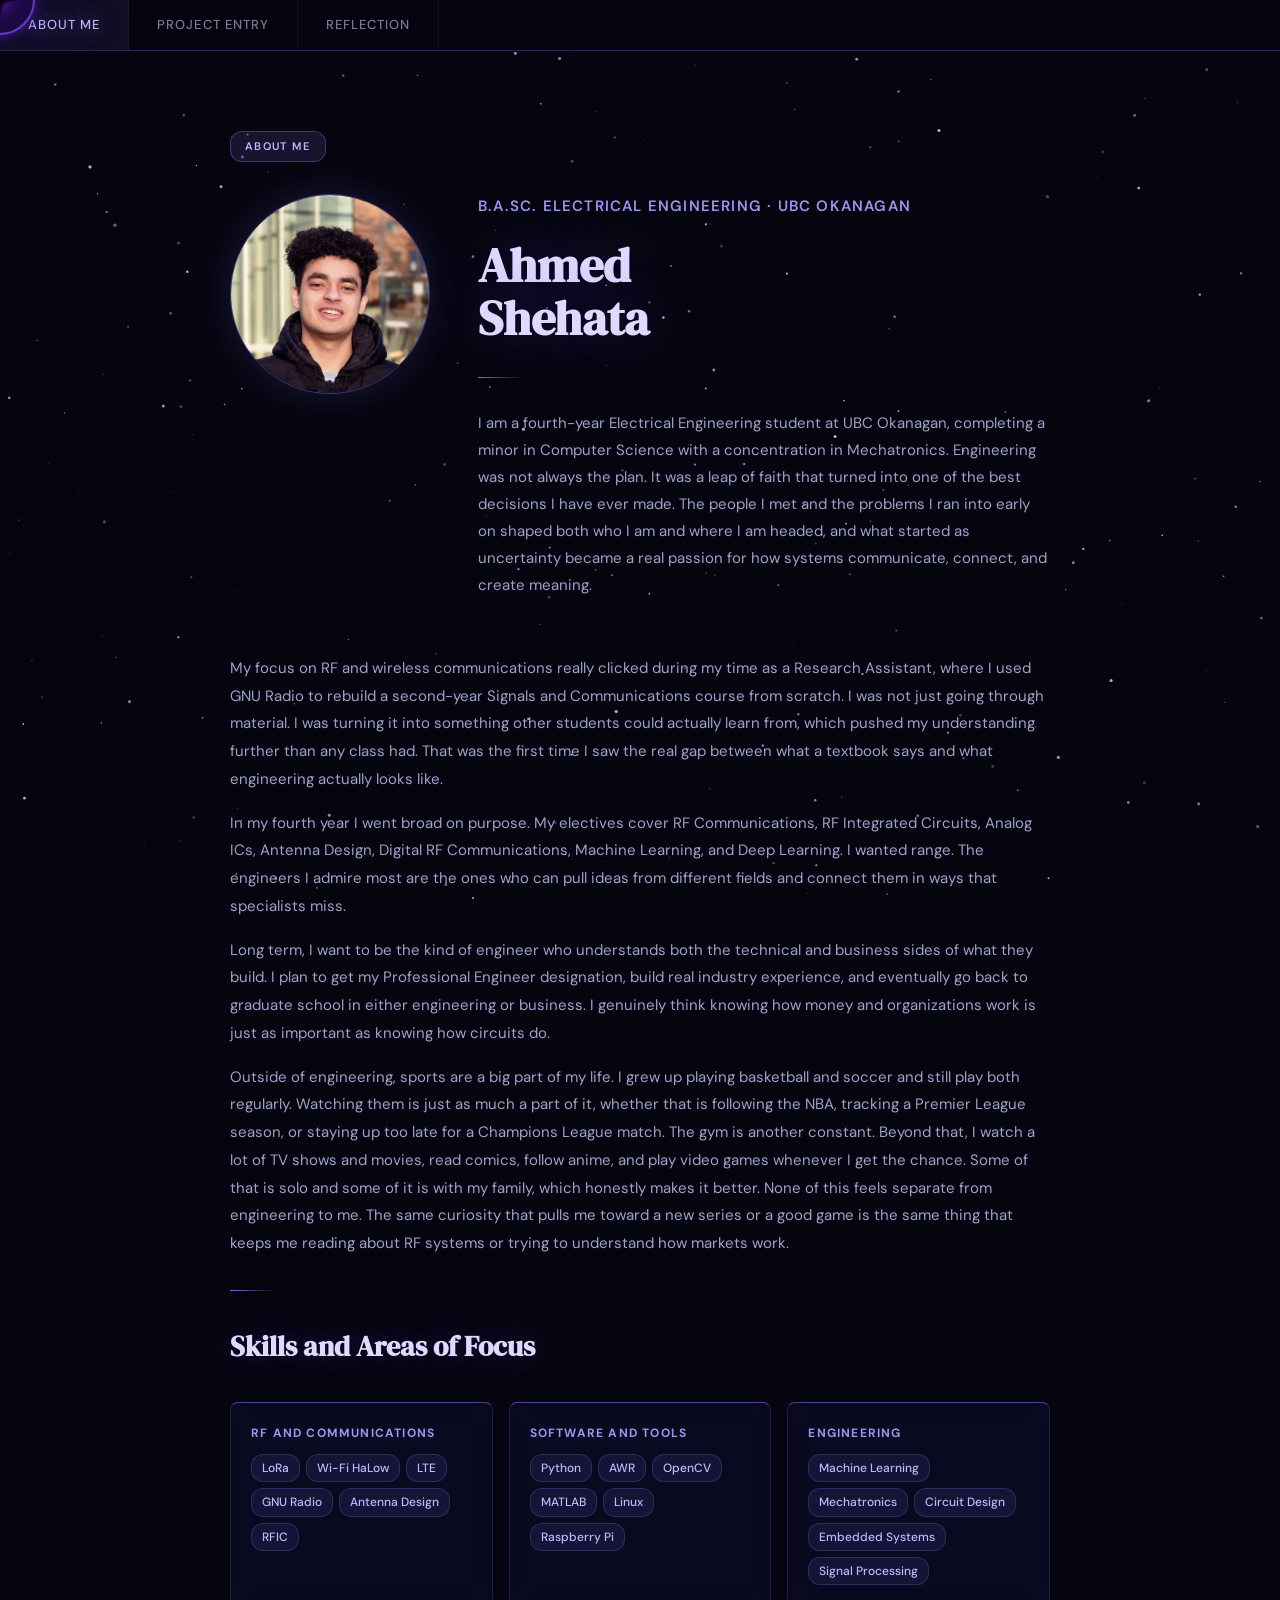
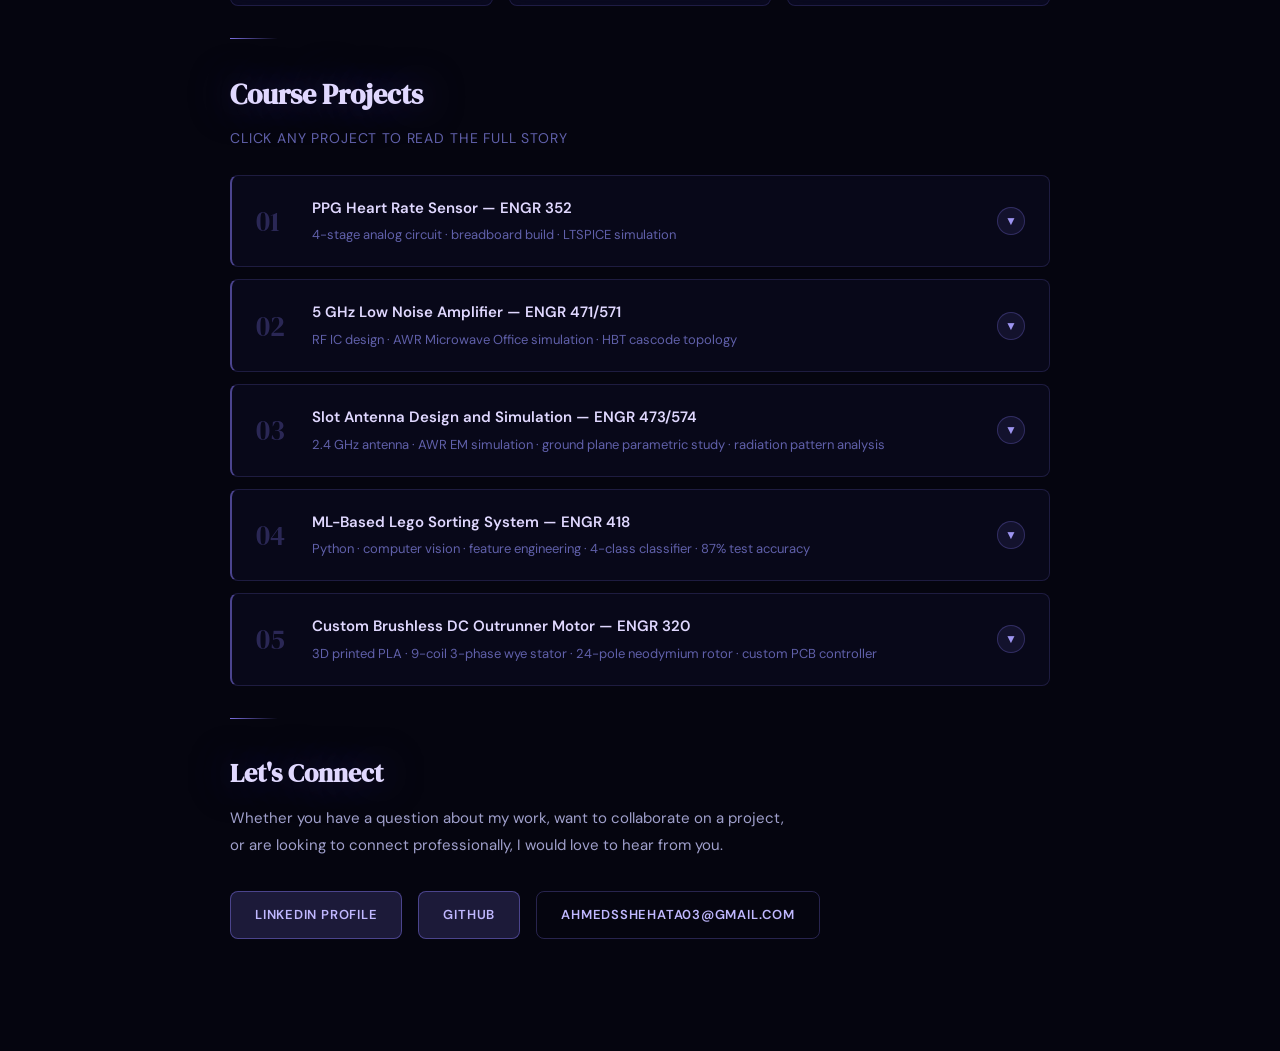
==== commit 869da9d6: "Enhance starfield with shooting stars and comets" ====
--- a/index.html
+++ b/index.html
@@ -630,10 +630,102 @@
 <script>
 (function(){
   const c=document.getElementById('starfield'),ctx=c.getContext('2d');
-  let W,H,stars=[];
+  let W,H,stars=[],shootingStars=[],comets=[];
+
   function resize(){W=c.width=window.innerWidth;H=c.height=window.innerHeight;}
-  function init(){stars=[];for(let i=0;i<250;i++)stars.push({x:Math.random()*W,y:Math.random()*H,r:Math.random()*1.4+0.2,twinkle:Math.random()*Math.PI*2,s:Math.random()*0.005+0.001});}
-  function draw(){ctx.clearRect(0,0,W,H);stars.forEach(s=>{s.twinkle+=s.s;const o=0.3+0.7*(Math.sin(s.twinkle)*0.5+0.5);ctx.beginPath();ctx.arc(s.x,s.y,s.r,0,Math.PI*2);ctx.fillStyle=`rgba(180,170,255,${o})`;ctx.fill();});requestAnimationFrame(draw);}
+
+  function init(){
+    stars=[];
+    for(let i=0;i<250;i++)stars.push({
+      x:Math.random()*W,y:Math.random()*H,
+      r:Math.random()*1.4+0.2,
+      twinkle:Math.random()*Math.PI*2,
+      s:Math.random()*0.005+0.001,
+      vy:Math.random()*0.08+0.02
+    });
+  }
+
+  function spawnShootingStar(){
+    const angle=Math.PI/6+Math.random()*Math.PI/6;
+    shootingStars.push({
+      x:Math.random()*W,y:Math.random()*(H*0.5),
+      vx:Math.cos(angle)*18,vy:Math.sin(angle)*18,
+      len:Math.random()*120+80,
+      life:1,decay:Math.random()*0.015+0.01,
+      width:Math.random()*1.5+0.5
+    });
+  }
+
+  function spawnComet(){
+    comets.push({
+      x:-100,y:Math.random()*(H*0.6),
+      vx:Math.random()*4+3,vy:Math.random()*1.5+0.5,
+      len:Math.random()*200+150,
+      life:1,decay:0.003,
+      width:Math.random()*2+1.5,
+      hue:Math.random()<0.5?270:200
+    });
+  }
+
+  setInterval(spawnShootingStar, 2800);
+  setInterval(spawnComet, 9000);
+
+  function draw(){
+    ctx.clearRect(0,0,W,H);
+
+    // twinkling drifting stars
+    stars.forEach(s=>{
+      s.twinkle+=s.s;
+      s.y+=s.vy;
+      if(s.y>H){s.y=0;s.x=Math.random()*W;}
+      const o=0.3+0.7*(Math.sin(s.twinkle)*0.5+0.5);
+      ctx.beginPath();ctx.arc(s.x,s.y,s.r,0,Math.PI*2);
+      ctx.fillStyle=`rgba(180,170,255,${o})`;ctx.fill();
+    });
+
+    // shooting stars
+    shootingStars.forEach((s,i)=>{
+      s.x+=s.vx;s.y+=s.vy;s.life-=s.decay;
+      if(s.life<=0){shootingStars.splice(i,1);return;}
+      const tx=s.x-Math.cos(Math.atan2(s.vy,s.vx))*s.len;
+      const ty=s.y-Math.sin(Math.atan2(s.vy,s.vx))*s.len;
+      const grad=ctx.createLinearGradient(tx,ty,s.x,s.y);
+      grad.addColorStop(0,'rgba(255,255,255,0)');
+      grad.addColorStop(0.7,`rgba(200,180,255,${s.life*0.6})`);
+      grad.addColorStop(1,`rgba(255,255,255,${s.life})`);
+      ctx.beginPath();ctx.moveTo(tx,ty);ctx.lineTo(s.x,s.y);
+      ctx.strokeStyle=grad;ctx.lineWidth=s.width;
+      ctx.lineCap='round';ctx.stroke();
+      // bright head dot
+      ctx.beginPath();ctx.arc(s.x,s.y,s.width,0,Math.PI*2);
+      ctx.fillStyle=`rgba(255,255,255,${s.life})`;ctx.fill();
+    });
+
+    // comets
+    comets.forEach((s,i)=>{
+      s.x+=s.vx;s.y+=s.vy;s.life-=s.decay;
+      if(s.life<=0||s.x>W+200){comets.splice(i,1);return;}
+      const angle=Math.atan2(s.vy,s.vx);
+      const tx=s.x-Math.cos(angle)*s.len;
+      const ty=s.y-Math.sin(angle)*s.len;
+      const grad=ctx.createLinearGradient(tx,ty,s.x,s.y);
+      grad.addColorStop(0,`hsla(${s.hue},80%,70%,0)`);
+      grad.addColorStop(0.5,`hsla(${s.hue},80%,75%,${s.life*0.3})`);
+      grad.addColorStop(1,`hsla(${s.hue},100%,95%,${s.life*0.9})`);
+      ctx.beginPath();ctx.moveTo(tx,ty);ctx.lineTo(s.x,s.y);
+      ctx.strokeStyle=grad;ctx.lineWidth=s.width;
+      ctx.lineCap='round';ctx.stroke();
+      // comet glow
+      const glow=ctx.createRadialGradient(s.x,s.y,0,s.x,s.y,s.width*6);
+      glow.addColorStop(0,`hsla(${s.hue},100%,95%,${s.life*0.8})`);
+      glow.addColorStop(1,'rgba(0,0,0,0)');
+      ctx.beginPath();ctx.arc(s.x,s.y,s.width*6,0,Math.PI*2);
+      ctx.fillStyle=glow;ctx.fill();
+    });
+
+    requestAnimationFrame(draw);
+  }
+
   resize();init();draw();
   window.addEventListener('resize',()=>{resize();init();});
 })();
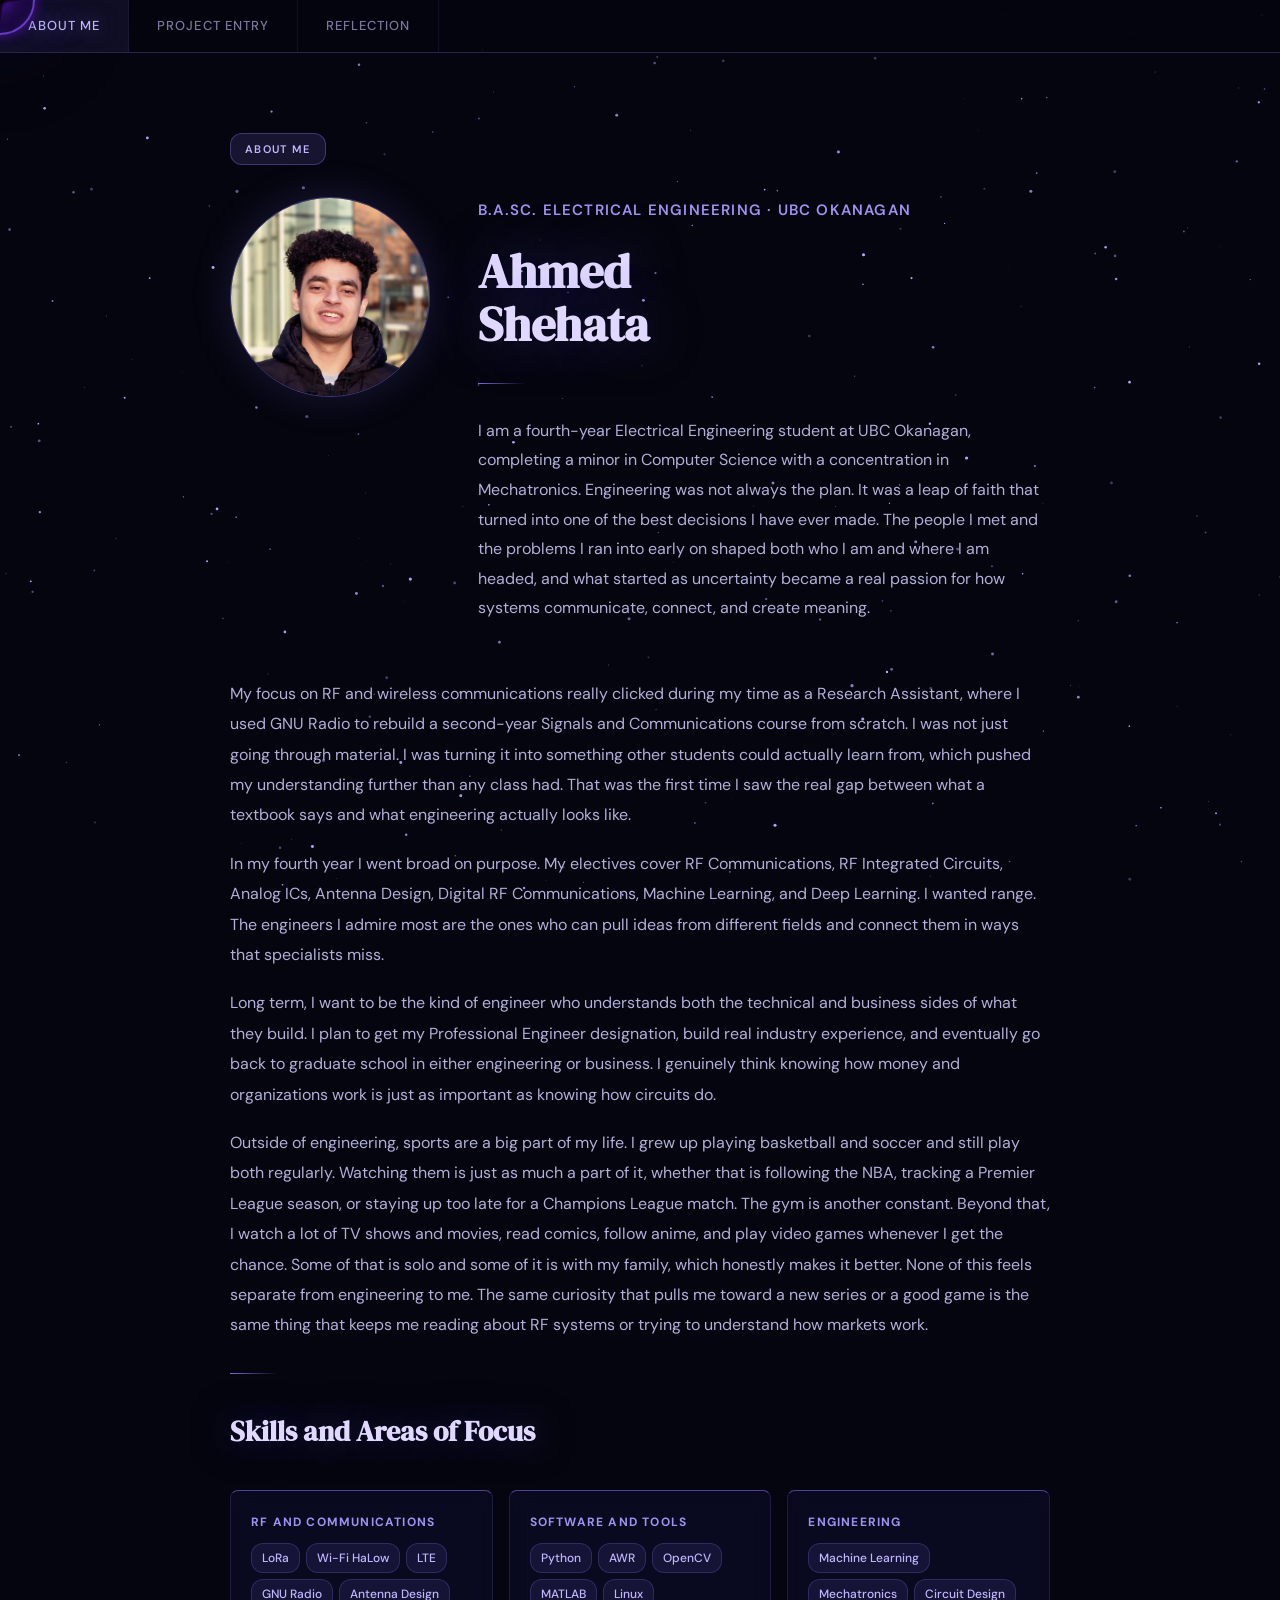
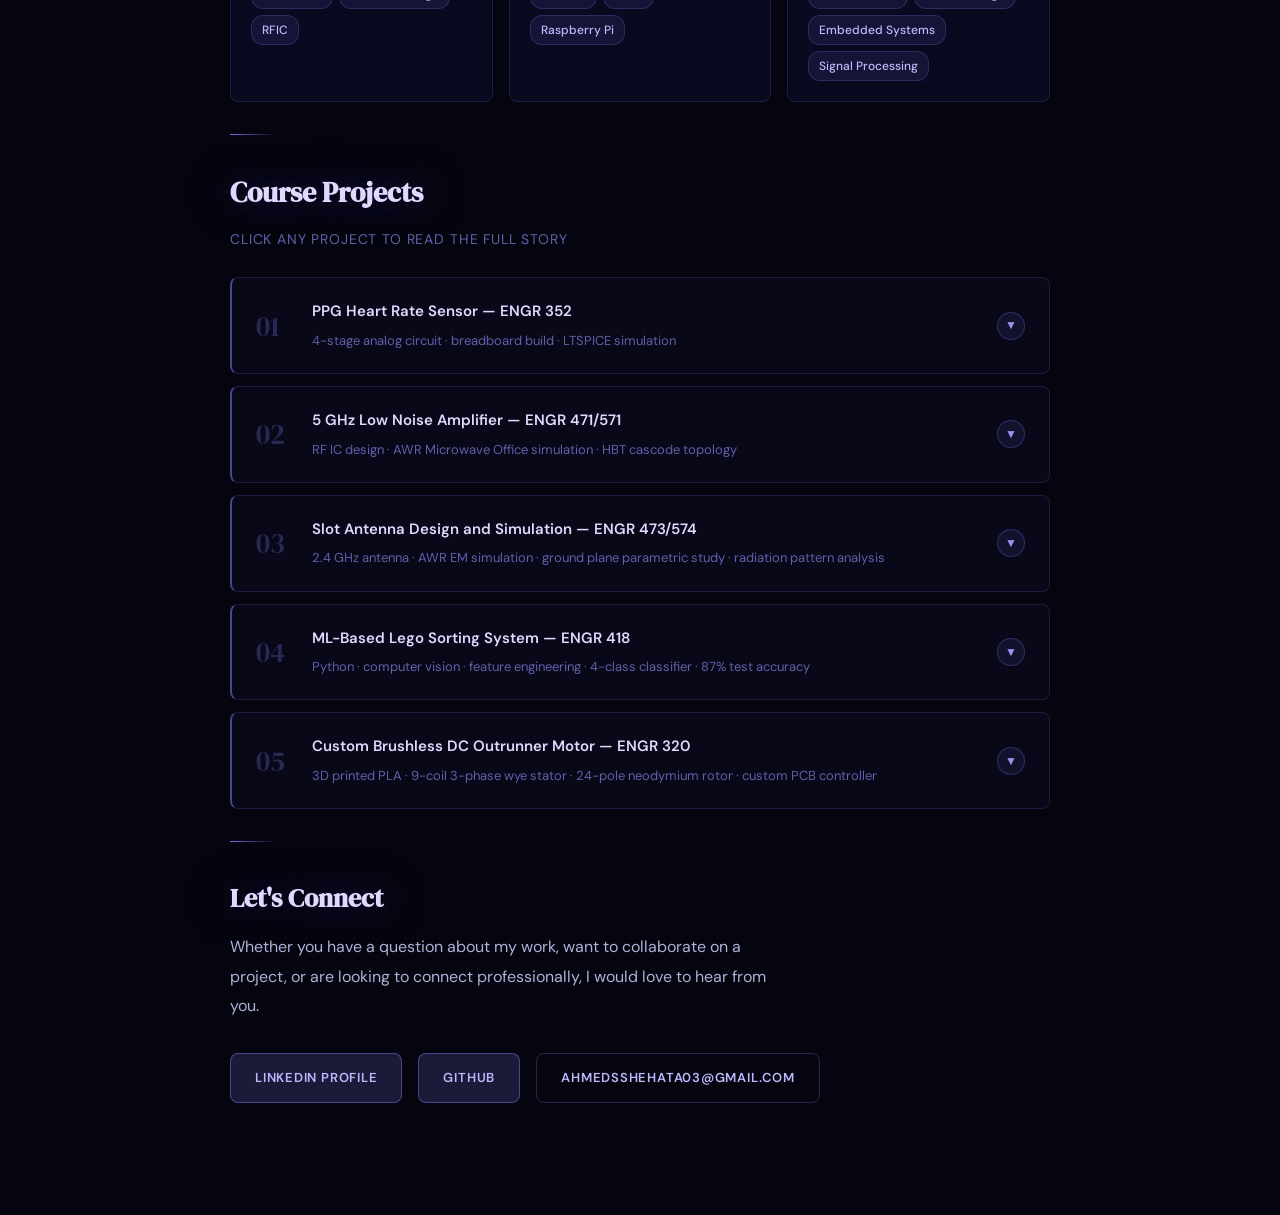
==== commit b45909cb: "Rename index(2).html to index.html" ====
--- a/index.html
+++ b/index.html
@@ -9,10 +9,10 @@
   :root {
     --navy: #0a0a1a; --navy-mid: #0d0d2b; --accent: #7b6fe0;
     --accent-light: #1a1a3e; --off-white: #0d0d1f; --warm-gray: #1a1a3a;
-    --text: #e8e8ff; --text-muted: #a0a0cc; --text-light: #6060aa;
+    --text: #e8e8ff; --text-muted: #b0b0d8; --text-light: #6060aa;
   }
   * { margin: 0; padding: 0; box-sizing: border-box; cursor: none !important; }
-  body { font-family: 'DM Sans', sans-serif; background: #05050f; color: var(--text); line-height: 1.7; overflow-x: hidden; }
+  body { font-family: 'DM Sans', sans-serif; background: #05050f; color: var(--text); line-height: 1.85; overflow-x: hidden; font-size: 16px; }
   #cosmic-cursor { position: fixed; pointer-events: none; z-index: 99999; width: 40px; height: 40px; transform: translate(-50%, -50%); animation: cursor-spin 3s linear infinite; }
   #cosmic-cursor svg { width: 100%; height: 100%; filter: drop-shadow(0 0 8px rgba(120,40,255,1)) drop-shadow(0 0 20px rgba(100,20,220,0.9)) drop-shadow(0 0 40px rgba(80,0,180,0.7)) drop-shadow(0 0 60px rgba(60,0,140,0.4)); }
   #cursor-glow { position: fixed; pointer-events: none; z-index: 99997; width: 90px; height: 90px; border-radius: 50%; background: radial-gradient(circle, rgba(0,0,0,0.7) 0%, rgba(30,0,60,0.35) 40%, transparent 70%); transform: translate(-50%, -50%); transition: left 0.1s ease, top 0.1s ease; }
@@ -33,7 +33,7 @@
   .about-hero { display: grid; grid-template-columns: 200px 1fr; gap: 48px; align-items: start; margin-bottom: 56px; }
   .about-name { font-family: 'DM Serif Display', serif; font-size: 48px; color: #e0d8ff; line-height: 1.1; margin-bottom: 6px; text-shadow: 0 0 60px rgba(123,111,224,0.4); }
   .about-title { font-size: 15px; color: #9d94f0; font-weight: 600; letter-spacing: 0.08em; text-transform: uppercase; margin-bottom: 20px; }
-  .about-bio { font-size: 15px; color: var(--text-muted); line-height: 1.8; max-width: 600px; }
+  .about-bio { font-size: 16px; color: var(--text-muted); line-height: 1.85; max-width: 600px; }
   .skills-grid { display: grid; grid-template-columns: repeat(3, 1fr); gap: 16px; margin: 32px 0; }
   .skill-card { background: rgba(13,13,43,0.6); border: 1px solid rgba(123,111,224,0.2); border-top: 1px solid rgba(123,111,224,0.6); padding: 20px; border-radius: 8px; backdrop-filter: blur(10px); }
   .skill-card h4 { font-size: 12px; letter-spacing: 0.1em; text-transform: uppercase; color: #9d94f0; margin-bottom: 10px; }
@@ -56,16 +56,25 @@
   .star-block { margin-bottom: 32px; }
   .star-label { display: inline-block; font-size: 10px; font-weight: 700; letter-spacing: 0.14em; text-transform: uppercase; color: #c0b8ff; background: rgba(123,111,224,0.1); border: 1px solid rgba(123,111,224,0.4); padding: 3px 10px; border-radius: 12px; margin-bottom: 10px; }
   .star-block h4 { font-family: 'DM Serif Display', serif; font-size: 20px; color: #e0d8ff; margin-bottom: 10px; }
-  .star-block p { font-size: 14px; color: var(--text-muted); line-height: 1.85; margin-bottom: 12px; }
+  .star-block p { font-size: 15px; color: var(--text-muted); line-height: 1.85; margin-bottom: 12px; }
   .stage-timeline { position: relative; margin: 24px 0; padding-left: 28px; border-left: 1px solid rgba(123,111,224,0.3); }
   .stage-step { margin-bottom: 28px; position: relative; }
   .stage-step::before { content: ''; position: absolute; left: -34px; top: 5px; width: 10px; height: 10px; border-radius: 50%; background: #7b6fe0; border: 2px solid #05050f; box-shadow: 0 0 8px rgba(123,111,224,0.6); }
   .stage-step .stage-num { font-size: 10px; font-weight: 700; letter-spacing: 0.12em; text-transform: uppercase; color: #9d94f0; margin-bottom: 3px; }
-  .stage-step h5 { font-weight: 600; font-size: 14px; color: #e0d8ff; margin-bottom: 6px; }
-  .stage-step p { font-size: 14px; color: var(--text-muted); line-height: 1.75; margin-bottom: 8px; }
+  .stage-step h5 { font-weight: 600; font-size: 15px; color: #e0d8ff; margin-bottom: 6px; }
+  .stage-step p { font-size: 15px; color: var(--text-muted); line-height: 1.85; margin-bottom: 8px; }
+
+  /* Figure image sizing — 85% width, centered */
+  .fig-wrap { margin: 20px 0; text-align: center; }
+  .fig-wrap img { display: block; margin: 0 auto; width: 85%; max-width: 700px; border-radius: 8px; border: 1px solid rgba(123,111,224,0.2); box-shadow: 0 4px 20px rgba(0,0,0,0.3); }
+  .fig-wrap img.half { width: 44%; max-width: 360px; }
+  /* Styled caption */
+  .fig-cap { display: block; margin: 10px auto 0; width: 85%; max-width: 700px; padding: 10px 16px; background: rgba(123,111,224,0.07); border-left: 3px solid rgba(123,111,224,0.55); border-radius: 0 6px 6px 0; font-size: 13px; color: #a090e0; font-style: italic; line-height: 1.65; text-align: left; }
+  .fig-cap.half-cap { width: 44%; max-width: 360px; }
+
   .tech-pills { display: flex; flex-wrap: wrap; gap: 7px; margin: 16px 0; }
-  .tech-pill { background: rgba(123,111,224,0.12); color: #c0b8ff; font-size: 11px; padding: 4px 12px; border-radius: 12px; font-weight: 500; letter-spacing: 0.04em; border: 1px solid rgba(123,111,224,0.25); }
-  .result-callout { background: rgba(123,111,224,0.08); padding: 20px 24px; border-radius: 8px; margin: 20px 0; border: 1px solid rgba(123,111,224,0.2); border-left: 2px solid rgba(123,111,224,0.6); font-size: 14px; line-height: 1.7; color: var(--text-muted); }
+  .tech-pill { background: rgba(123,111,224,0.12); color: #c0b8ff; font-size: 12px; padding: 4px 12px; border-radius: 12px; font-weight: 500; letter-spacing: 0.04em; border: 1px solid rgba(123,111,224,0.25); }
+  .result-callout { background: rgba(123,111,224,0.08); padding: 20px 24px; border-radius: 8px; margin: 20px 0; border: 1px solid rgba(123,111,224,0.2); border-left: 2px solid rgba(123,111,224,0.6); font-size: 15px; line-height: 1.85; color: var(--text-muted); }
   .result-callout strong { color: #c0b8ff; }
   .stat-row-small { display: grid; grid-template-columns: repeat(4, 1fr); gap: 12px; margin: 20px 0; }
   .stat-card-small { background: rgba(13,13,43,0.6); border: 1px solid rgba(123,111,224,0.2); padding: 16px; border-radius: 8px; text-align: center; }
@@ -98,6 +107,8 @@
     .comparison-box { grid-template-columns: 1fr; }
     .about-name { font-size: 36px; }
     .course-card-inner { padding: 24px 16px; }
+    .fig-wrap img, .fig-cap { width: 100%; }
+    .fig-wrap img.half, .fig-cap.half-cap { width: 80%; }
   }
 </style>
 </head>
@@ -107,10 +118,8 @@
   <svg viewBox="0 0 24 24" xmlns="http://www.w3.org/2000/svg">
     <defs>
       <radialGradient id="bhgrad" cx="50%" cy="50%" r="50%">
-        <stop offset="0%" stop-color="#000000"/>
-        <stop offset="40%" stop-color="#0a0010"/>
-        <stop offset="75%" stop-color="#1a0030"/>
-        <stop offset="100%" stop-color="#0d0020"/>
+        <stop offset="0%" stop-color="#000000"/><stop offset="40%" stop-color="#0a0010"/>
+        <stop offset="75%" stop-color="#1a0030"/><stop offset="100%" stop-color="#0d0020"/>
       </radialGradient>
       <radialGradient id="ringgrad" cx="50%" cy="50%" r="50%">
         <stop offset="0%" stop-color="#000000" stop-opacity="1"/>
@@ -125,7 +134,6 @@
 </div>
 <div id="cursor-ring"></div>
 <div id="cursor-glow"></div>
-
 <canvas id="starfield" style="position:fixed;top:0;left:0;width:100%;height:100%;z-index:0;pointer-events:none;"></canvas>
 
 <nav class="page-nav">
@@ -147,13 +155,13 @@
       </div>
     </div>
 
-    <p style="font-size:15px;color:var(--text-muted);line-height:1.85;margin-bottom:16px;">My focus on RF and wireless communications really clicked during my time as a Research Assistant, where I used GNU Radio to rebuild a second-year Signals and Communications course from scratch. I was not just going through material. I was turning it into something other students could actually learn from, which pushed my understanding further than any class had. That was the first time I saw the real gap between what a textbook says and what engineering actually looks like.</p>
-
-    <p style="font-size:15px;color:var(--text-muted);line-height:1.85;margin-bottom:16px;">In my fourth year I went broad on purpose. My electives cover RF Communications, RF Integrated Circuits, Analog ICs, Antenna Design, Digital RF Communications, Machine Learning, and Deep Learning. I wanted range. The engineers I admire most are the ones who can pull ideas from different fields and connect them in ways that specialists miss.</p>
-
-    <p style="font-size:15px;color:var(--text-muted);line-height:1.85;margin-bottom:16px;">Long term, I want to be the kind of engineer who understands both the technical and business sides of what they build. I plan to get my Professional Engineer designation, build real industry experience, and eventually go back to graduate school in either engineering or business. I genuinely think knowing how money and organizations work is just as important as knowing how circuits do.</p>
-
-    <p style="font-size:15px;color:var(--text-muted);line-height:1.85;margin-bottom:32px;">Outside of engineering, sports are a big part of my life. I grew up playing basketball and soccer and still play both regularly. Watching them is just as much a part of it, whether that is following the NBA, tracking a Premier League season, or staying up too late for a Champions League match. The gym is another constant. Beyond that, I watch a lot of TV shows and movies, read comics, follow anime, and play video games whenever I get the chance. Some of that is solo and some of it is with my family, which honestly makes it better. None of this feels separate from engineering to me. The same curiosity that pulls me toward a new series or a good game is the same thing that keeps me reading about RF systems or trying to understand how markets work.</p>
+    <p style="font-size:16px;color:var(--text-muted);line-height:1.9;margin-bottom:18px;">My focus on RF and wireless communications really clicked during my time as a Research Assistant, where I used GNU Radio to rebuild a second-year Signals and Communications course from scratch. I was not just going through material. I was turning it into something other students could actually learn from, which pushed my understanding further than any class had. That was the first time I saw the real gap between what a textbook says and what engineering actually looks like.</p>
+
+    <p style="font-size:16px;color:var(--text-muted);line-height:1.9;margin-bottom:18px;">In my fourth year I went broad on purpose. My electives cover RF Communications, RF Integrated Circuits, Analog ICs, Antenna Design, Digital RF Communications, Machine Learning, and Deep Learning. I wanted range. The engineers I admire most are the ones who can pull ideas from different fields and connect them in ways that specialists miss.</p>
+
+    <p style="font-size:16px;color:var(--text-muted);line-height:1.9;margin-bottom:18px;">Long term, I want to be the kind of engineer who understands both the technical and business sides of what they build. I plan to get my Professional Engineer designation, build real industry experience, and eventually go back to graduate school in either engineering or business. I genuinely think knowing how money and organizations work is just as important as knowing how circuits do.</p>
+
+    <p style="font-size:16px;color:var(--text-muted);line-height:1.9;margin-bottom:32px;">Outside of engineering, sports are a big part of my life. I grew up playing basketball and soccer and still play both regularly. Watching them is just as much a part of it, whether that is following the NBA, tracking a Premier League season, or staying up too late for a Champions League match. The gym is another constant. Beyond that, I watch a lot of TV shows and movies, read comics, follow anime, and play video games whenever I get the chance. Some of that is solo and some of it is with my family, which honestly makes it better. None of this feels separate from engineering to me. The same curiosity that pulls me toward a new series or a good game is the same thing that keeps me reading about RF systems or trying to understand how markets work.</p>
 
     <div class="about-divider"></div>
     <h2 class="section-heading">Skills and Areas of Focus</h2>
@@ -246,14 +254,14 @@
                 <p>A differentiator and isolation diode pulled out only the positive rising edges so the monostable fired once per beat. Two NPN BJTs in a cross-coupled configuration held the output high for a duration Ton set by the RC time constant. We calculated Ton = 167.3 ms analytically targeting roughly 20% duty cycle at 72 BPM. Simulation gave 166 ms and the physical build came in at 170 ms, within 2% of the prediction. A third transistor drove the green LED through a current-limiting resistor, giving a visible flash for every heartbeat.</p>
               </div>
             </div>
-            <figure style="margin:16px 0;">
-              <img src="ppg-breadboard.jpg" alt="Assembled PPG breadboard" style="width:100%;border-radius:8px;border:1px solid rgba(123,111,224,0.2);">
-              <figcaption style="font-size:12px;color:#6060aa;margin-top:8px;font-style:italic;text-align:center;">Fully assembled PPG heart rate sensor. All four stages are visible across the breadboard, from the transimpedance amplifier on the left through to the monostable multivibrator and green LED driver on the right.</figcaption>
-            </figure>
-            <figure style="margin:16px 0;">
-              <img src="ppg-oscilloscope.jpg" alt="Oscilloscope output showing LED flash synchronized to PPG signal" style="width:100%;border-radius:8px;border:1px solid rgba(123,111,224,0.2);">
-              <figcaption style="font-size:12px;color:#6060aa;margin-top:8px;font-style:italic;text-align:center;">Final system output. CH1 (orange) shows the LED anode signal flashing at Ton = 170 ms per heartbeat. CH2 (blue) shows the raw PPG signal from the finger sensor, confirming each LED flash is correctly synchronized to the cardiac cycle.</figcaption>
-            </figure>
+            <div class="fig-wrap">
+              <img src="ppg-breadboard.jpg" alt="Assembled PPG breadboard">
+              <span class="fig-cap">Fully assembled PPG heart rate sensor. All four stages are visible across the breadboard, from the transimpedance amplifier on the left through to the monostable multivibrator and green LED driver on the right.</span>
+            </div>
+            <div class="fig-wrap">
+              <img src="ppg-oscilloscope.jpg" alt="Oscilloscope output showing LED flash synchronized to PPG signal">
+              <span class="fig-cap">Final system output. CH1 (orange) shows the LED anode signal flashing at Ton = 170 ms per heartbeat. CH2 (blue) shows the raw PPG signal from the finger sensor, confirming each LED flash is correctly synchronized to the cardiac cycle.</span>
+            </div>
             <div class="star-block">
               <span class="star-label">R — Result</span>
               <h4>What We Built and What It Proved</h4>
@@ -329,18 +337,18 @@
                 <p>A cascode transistor was inserted between the CE output and the load to eliminate the Miller effect. A resonant tank with LT = 1 nH and CT = 0.52 pF presented about 314 Ω to the collector, giving the high-impedance load needed for voltage gain. An emitter follower was added as an output buffer. After tuning, the final LNA hit 21.07 dB gain, 1.78 dB NF, and better than negative 28 dB input return loss across the full 200 MHz band.</p>
               </div>
             </div>
-            <figure style="margin:16px 0;">
-              <img src="lna-noisefigure.jpg" alt="Noise Figure vs frequency for CE LNA configurations" style="width:100%;border-radius:8px;border:1px solid rgba(123,111,224,0.2);">
-              <figcaption style="font-size:12px;color:#6060aa;margin-top:8px;font-style:italic;text-align:center;">Noise figure versus frequency for three CE LNA configurations at 5 GHz. Pink: no inductors (NF around 1.68 dB). Blue: emitter degeneration only. Red: emitter degeneration plus series base inductor (NF around 1.39 dB). Device scaling to 24 fingers is the single most impactful step before any matching network is added.</figcaption>
-            </figure>
-            <figure style="margin:16px 0;">
-              <img src="lna-gain.jpg" alt="S21 gain comparison between CE and cascode LNA" style="width:100%;border-radius:8px;border:1px solid rgba(123,111,224,0.2);">
-              <figcaption style="font-size:12px;color:#6060aa;margin-top:8px;font-style:italic;text-align:center;">Gain |S21| versus frequency. The CE LNA achieves 8.67 dB at 5 GHz. The cascode LNA peaks at 21.07 dB, a 12.4 dB improvement from adding the cascode stage and emitter follower.</figcaption>
-            </figure>
-            <figure style="margin:16px 0;">
-              <img src="lna-schematic.jpg" alt="Final cascode LNA schematic in AWR" style="width:100%;border-radius:8px;border:1px solid rgba(123,111,224,0.2);">
-              <figcaption style="font-size:12px;color:#6060aa;margin-top:8px;font-style:italic;text-align:center;">Final cascode LNA schematic in AWR Microwave Office. The differential cascode pair (Q1/Q2 and Q3/Q4, each N=12 fingers) is preceded by base inductor LB and emitter inductor LE for input matching, and followed by a resonant tank load and emitter follower output buffer driving the 50 Ω port.</figcaption>
-            </figure>
+            <div class="fig-wrap">
+              <img src="lna-noisefigure.jpg" alt="Noise Figure vs frequency for CE LNA configurations">
+              <span class="fig-cap">Noise figure versus frequency for three CE LNA configurations at 5 GHz. Pink: no inductors (NF around 1.68 dB). Blue: emitter degeneration only. Red: emitter degeneration plus series base inductor (NF around 1.39 dB). Device scaling to 24 fingers is the single most impactful step before any matching network is added.</span>
+            </div>
+            <div class="fig-wrap">
+              <img src="lna-gain.jpg" alt="S21 gain comparison between CE and cascode LNA">
+              <span class="fig-cap">Gain |S21| versus frequency. The CE LNA achieves 8.67 dB at 5 GHz. The cascode LNA peaks at 21.07 dB, a 12.4 dB improvement from adding the cascode stage and emitter follower.</span>
+            </div>
+            <div class="fig-wrap">
+              <img src="lna-schematic.jpg" alt="Final cascode LNA schematic in AWR">
+              <span class="fig-cap">Final cascode LNA schematic in AWR Microwave Office. The differential cascode pair (Q1/Q2 and Q3/Q4, each N=12 fingers) is preceded by base inductor LB and emitter inductor LE for input matching, and followed by a resonant tank load and emitter follower output buffer driving the 50 Ω port.</span>
+            </div>
             <div class="star-block">
               <span class="star-label">R — Result</span>
               <h4>From 7.84 dB Noise to a Fully Matched 21 dB Amplifier</h4>
@@ -419,18 +427,18 @@
                 <p>The final design used a ground plane of 0.48λ by 0.6λ with the slot at 0.447λ by 0.1λ. This produced the cleanest toroidal radiation pattern of all configurations tested, with confirmed self-resonance at 2.397 GHz and Re(Z) peaking at approximately 418 Ω, consistent with Babinet's principle.</p>
               </div>
             </div>
-            <figure style="margin:16px 0;">
-              <img src="antenna-layout.jpg" alt="Slot antenna layout in AWR EM" style="width:100%;border-radius:8px;border:1px solid rgba(123,111,224,0.2);">
-              <figcaption style="font-size:12px;color:#6060aa;margin-top:8px;font-style:italic;text-align:center;">Final slot antenna layout in AWR EM. The conducting ground plane measures 0.48λ × 0.6λ with a centred rectangular aperture of 0.447λ × 0.1λ. Patch-style excitation ports drive the voltage across the slot to produce the radiating aperture currents.</figcaption>
-            </figure>
-            <figure style="margin:16px 0;">
-              <img src="antenna-impedance.jpg" alt="Input impedance plot showing self-resonance at 2.397 GHz" style="width:100%;border-radius:8px;border:1px solid rgba(123,111,224,0.2);">
-              <figcaption style="font-size:12px;color:#6060aa;margin-top:8px;font-style:italic;text-align:center;">Input impedance versus frequency. Im(Z(1,1)) crosses zero at 2.397 GHz confirming self-resonance. Re(Z(1,1)) peaks at 417.8 Ω at 2.4 GHz, consistent with the theoretical slot impedance from Babinet's complement principle.</figcaption>
-            </figure>
-            <figure style="margin:16px 0;">
-              <img src="antenna-pattern.jpg" alt="3D directivity pattern of final slot antenna design" style="width:100%;border-radius:8px;border:1px solid rgba(123,111,224,0.2);">
-              <figcaption style="font-size:12px;color:#6060aa;margin-top:8px;font-style:italic;text-align:center;">3D directivity pattern of the final 0.48λ × 0.6λ slot antenna at 2.4 GHz. The smooth toroidal envelope with peak directivity of 4.21 dBi and no significant sidelobes confirms that the chosen ground plane geometry produces the closest approximation to the theoretical omnidirectional donut pattern.</figcaption>
-            </figure>
+            <div class="fig-wrap">
+              <img src="antenna-layout.jpg" alt="Slot antenna layout in AWR EM">
+              <span class="fig-cap">Final slot antenna layout in AWR EM. The conducting ground plane measures 0.48λ × 0.6λ with a centred rectangular aperture of 0.447λ × 0.1λ. Patch-style excitation ports drive the voltage across the slot to produce the radiating aperture currents.</span>
+            </div>
+            <div class="fig-wrap">
+              <img src="antenna-impedance.jpg" alt="Input impedance plot showing self-resonance at 2.397 GHz">
+              <span class="fig-cap">Input impedance versus frequency. Im(Z(1,1)) crosses zero at 2.397 GHz confirming self-resonance. Re(Z(1,1)) peaks at 417.8 Ω at 2.4 GHz, consistent with the theoretical slot impedance from Babinet's complement principle.</span>
+            </div>
+            <div class="fig-wrap">
+              <img src="antenna-pattern.jpg" alt="3D directivity pattern of final slot antenna design" class="half">
+              <span class="fig-cap half-cap">3D directivity pattern of the final 0.48λ × 0.6λ slot antenna at 2.4 GHz. The smooth toroidal envelope with peak directivity of 4.21 dBi confirms the ground plane geometry produces the closest approximation to the theoretical omnidirectional donut pattern.</span>
+            </div>
             <div class="star-block">
               <span class="star-label">R — Result</span>
               <h4>What the Study Demonstrated</h4>
@@ -489,18 +497,18 @@
                 <p>We dropped pixel values entirely and extracted 17 geometry-based features: area, perimeter, aspect ratio, circularity, seven Hu invariant moments, and intensity statistics. All of them are rotation and translation invariant. Otsu thresholding produced a clean binary mask for each piece before feature extraction.</p>
               </div>
             </div>
-            <figure style="margin:16px 0;">
-              <img src="ml-flowchart.jpg" alt="Feature extraction flowchart" style="width:100%;border-radius:8px;border:1px solid rgba(123,111,224,0.2);">
-              <figcaption style="font-size:12px;color:#6060aa;margin-top:8px;font-style:italic;text-align:center;">Flowchart of the 17-feature extraction pipeline. The preprocessing stages feed into geometric feature extraction covering bounding box dimensions, contour metrics, circularity, and seven Hu invariant moments.</figcaption>
-            </figure>
-            <figure style="margin:16px 0;">
-              <img src="ml-pipeline-white.jpg" alt="Preprocessing pipeline applied to a white 2x1 brick" style="width:100%;border-radius:8px;border:1px solid rgba(123,111,224,0.2);">
-              <figcaption style="font-size:12px;color:#6060aa;margin-top:8px;font-style:italic;text-align:center;">Pipeline failure mode: a white 2x1 brick on a white background. The Otsu threshold fragments the mask because the piece and background have similar intensities, producing an unreliable contour and degraded features. This is the primary source of remaining classification error.</figcaption>
-            </figure>
-            <figure style="margin:16px 0;">
-              <img src="ml-pipeline-dark.jpg" alt="Preprocessing pipeline applied to a dark 2x2 brick" style="width:100%;border-radius:8px;border:1px solid rgba(123,111,224,0.2);">
-              <figcaption style="font-size:12px;color:#6060aa;margin-top:8px;font-style:italic;text-align:center;">Pipeline success case: a dark 2x2 brick with sufficient contrast. Contrast enhancement produces a clean bimodal histogram, Otsu thresholding yields a solid binary mask, and the contour wraps tightly around the piece, giving the classifier reliable geometric features to work with.</figcaption>
-            </figure>
+            <div class="fig-wrap">
+              <img src="ml-flowchart.jpg" alt="Feature extraction flowchart">
+              <span class="fig-cap">Flowchart of the 17-feature extraction pipeline. The preprocessing stages feed into geometric feature extraction covering bounding box dimensions, contour metrics, circularity, and seven Hu invariant moments.</span>
+            </div>
+            <div class="fig-wrap">
+              <img src="ml-pipeline-white.jpg" alt="Preprocessing pipeline applied to a white 2x1 brick">
+              <span class="fig-cap">Pipeline failure mode: a white 2x1 brick on a white background. The Otsu threshold fragments the mask because the piece and background have similar intensities, producing an unreliable contour and degraded features. This is the primary source of remaining classification error.</span>
+            </div>
+            <div class="fig-wrap">
+              <img src="ml-pipeline-dark.jpg" alt="Preprocessing pipeline applied to a dark 2x2 brick">
+              <span class="fig-cap">Pipeline success case: a dark 2x2 brick with sufficient contrast. Contrast enhancement produces a clean bimodal histogram, Otsu thresholding yields a solid binary mask, and the contour wraps tightly around the piece, giving the classifier reliable geometric features to work with.</span>
+            </div>
             <div class="star-block">
               <span class="star-label">R — Result</span>
               <h4>33 Percentage Points Better with Fewer Features</h4>
@@ -579,22 +587,22 @@
                 <p>Rather than using a commercial ESC, one team member designed a fully custom double-sided PCB in KiCad integrating an STM32 microcontroller and a dedicated motor driver IC. The firmware implemented sensorless field-oriented control using the STM32 Motor Control SDK. The motor ran cleanly well beyond the 20-second minimum at the live class demo.</p>
               </div>
             </div>
-            <figure style="margin:16px 0;">
-              <img src="motor-rotor.jpg" alt="3D printed rotor shell with mild steel core segments" style="width:50%;display:block;margin:0 auto;border-radius:8px;border:1px solid rgba(123,111,224,0.2);">
-              <figcaption style="font-size:12px;color:#6060aa;margin-top:8px;font-style:italic;text-align:center;">3D-printed PLA rotor shell with mild steel rod segments ready for press-fitting. The 12 slots accept alternating-polarity neodymium magnets to produce the 24-pole rotor configuration.</figcaption>
-            </figure>
-            <figure style="margin:16px 0;">
-              <img src="motor-stator.jpg" alt="Top view of assembled motor showing stator and propeller" style="width:100%;border-radius:8px;border:1px solid rgba(123,111,224,0.2);">
-              <figcaption style="font-size:12px;color:#6060aa;margin-top:8px;font-style:italic;text-align:center;">Top view of the assembled outrunner motor with propeller attached. The 9 hand-wound stator coils in 3-phase wye configuration are visible through the rotor opening. The three phase wires (A1, B1, C1) exit the base for connection to the motor controller.</figcaption>
-            </figure>
-            <figure style="margin:16px 0;">
-              <img src="motor-assembly.jpg" alt="Full motor assembly with propeller and commercial ESC" style="width:100%;border-radius:8px;border:1px solid rgba(123,111,224,0.2);">
-              <figcaption style="font-size:12px;color:#6060aa;margin-top:8px;font-style:italic;text-align:center;">Full motor assembly during initial phase validation testing, connected to a commercial ESC to confirm balanced back-EMF waveforms before integrating the custom PCB controller.</figcaption>
-            </figure>
-            <figure style="margin:16px 0;">
-              <img src="motor-pcb.jpg" alt="Custom motor controller PCB schematic and board views" style="width:60%;display:block;margin:0 auto;border-radius:8px;border:1px solid rgba(123,111,224,0.2);">
-              <figcaption style="font-size:12px;color:#6060aa;margin-top:8px;font-style:italic;text-align:center;">Top: KiCad schematic. Middle: PCB layout render. Bottom: fabricated board integrating an STM32 microcontroller and motor driver IC, rated 25VDC / 4A, running sensorless FOC firmware.</figcaption>
-            </figure>
+            <div class="fig-wrap">
+              <img src="motor-rotor.jpg" alt="3D printed rotor shell with mild steel core segments" class="half">
+              <span class="fig-cap half-cap">3D-printed PLA rotor shell with mild steel rod segments ready for press-fitting. The 12 slots accept alternating-polarity neodymium magnets to produce the 24-pole rotor configuration chosen to minimize cogging torque.</span>
+            </div>
+            <div class="fig-wrap">
+              <img src="motor-stator.jpg" alt="Top view of assembled motor showing stator and propeller">
+              <span class="fig-cap">Top view of the assembled outrunner motor with propeller attached. The 9 hand-wound stator coils in 3-phase wye configuration are visible through the rotor opening. The three phase wires exit the base for connection to the motor controller.</span>
+            </div>
+            <div class="fig-wrap">
+              <img src="motor-assembly.jpg" alt="Full motor assembly with propeller and commercial ESC">
+              <span class="fig-cap">Full motor assembly during initial phase validation testing, connected to a commercial ESC to confirm balanced back-EMF waveforms before integrating the custom PCB controller.</span>
+            </div>
+            <div class="fig-wrap">
+              <img src="motor-pcb.jpg" alt="Custom motor controller PCB" class="half">
+              <span class="fig-cap half-cap">Top: KiCad schematic. Middle: PCB layout render. Bottom: fabricated double-sided board integrating an STM32 microcontroller and motor driver IC, rated 25VDC / 4A, running sensorless FOC firmware via the STM32 Motor Control SDK.</span>
+            </div>
             <div class="star-block">
               <span class="star-label">R — Result</span>
               <h4>A Working Outrunner</h4>
@@ -617,7 +625,7 @@
     <div class="about-divider"></div>
     <div style="margin:8px 0 32px;">
       <h3 style="font-family:'DM Serif Display',serif;font-size:26px;color:#e0d8ff;margin-bottom:10px;text-shadow:0 0 40px rgba(123,111,224,0.5);">Let's Connect</h3>
-      <p style="font-size:15px;color:var(--text-muted);line-height:1.8;max-width:560px;margin-bottom:28px;">Whether you have a question about my work, want to collaborate on a project, or are looking to connect professionally, I would love to hear from you.</p>
+      <p style="font-size:16px;color:var(--text-muted);line-height:1.85;max-width:560px;margin-bottom:28px;">Whether you have a question about my work, want to collaborate on a project, or are looking to connect professionally, I would love to hear from you.</p>
       <div class="contact-row">
         <a href="https://www.linkedin.com/in/ahmed-shehata-0b90202b1" class="contact-btn btn-primary" target="_blank">LinkedIn Profile</a>
         <a href="https://github.com/JuniorManto" class="contact-btn btn-primary" target="_blank">GitHub</a>
@@ -631,118 +639,18 @@
 (function(){
   const c=document.getElementById('starfield'),ctx=c.getContext('2d');
   let W,H,stars=[],shootingStars=[],comets=[];
-
   function resize(){W=c.width=window.innerWidth;H=c.height=window.innerHeight;}
-
-  function init(){
-    stars=[];
-    for(let i=0;i<250;i++)stars.push({
-      x:Math.random()*W,y:Math.random()*H,
-      r:Math.random()*1.4+0.2,
-      twinkle:Math.random()*Math.PI*2,
-      s:Math.random()*0.005+0.001,
-      vy:Math.random()*0.08+0.02
-    });
-  }
-
-  function spawnShootingStar(){
-    const angle=Math.PI/6+Math.random()*Math.PI/6;
-    shootingStars.push({
-      x:Math.random()*W,y:Math.random()*(H*0.5),
-      vx:Math.cos(angle)*18,vy:Math.sin(angle)*18,
-      len:Math.random()*120+80,
-      life:1,decay:Math.random()*0.015+0.01,
-      width:Math.random()*1.5+0.5
-    });
-  }
-
-  function spawnComet(){
-    comets.push({
-      x:-100,y:Math.random()*(H*0.6),
-      vx:Math.random()*4+3,vy:Math.random()*1.5+0.5,
-      len:Math.random()*200+150,
-      life:1,decay:0.003,
-      width:Math.random()*2+1.5,
-      hue:Math.random()<0.5?270:200
-    });
-  }
-
-  setInterval(spawnShootingStar, 2800);
-  setInterval(spawnComet, 9000);
-
-  function draw(){
-    ctx.clearRect(0,0,W,H);
-
-    // twinkling drifting stars
-    stars.forEach(s=>{
-      s.twinkle+=s.s;
-      s.y+=s.vy;
-      if(s.y>H){s.y=0;s.x=Math.random()*W;}
-      const o=0.3+0.7*(Math.sin(s.twinkle)*0.5+0.5);
-      ctx.beginPath();ctx.arc(s.x,s.y,s.r,0,Math.PI*2);
-      ctx.fillStyle=`rgba(180,170,255,${o})`;ctx.fill();
-    });
-
-    // shooting stars
-    shootingStars.forEach((s,i)=>{
-      s.x+=s.vx;s.y+=s.vy;s.life-=s.decay;
-      if(s.life<=0){shootingStars.splice(i,1);return;}
-      const tx=s.x-Math.cos(Math.atan2(s.vy,s.vx))*s.len;
-      const ty=s.y-Math.sin(Math.atan2(s.vy,s.vx))*s.len;
-      const grad=ctx.createLinearGradient(tx,ty,s.x,s.y);
-      grad.addColorStop(0,'rgba(255,255,255,0)');
-      grad.addColorStop(0.7,`rgba(200,180,255,${s.life*0.6})`);
-      grad.addColorStop(1,`rgba(255,255,255,${s.life})`);
-      ctx.beginPath();ctx.moveTo(tx,ty);ctx.lineTo(s.x,s.y);
-      ctx.strokeStyle=grad;ctx.lineWidth=s.width;
-      ctx.lineCap='round';ctx.stroke();
-      // bright head dot
-      ctx.beginPath();ctx.arc(s.x,s.y,s.width,0,Math.PI*2);
-      ctx.fillStyle=`rgba(255,255,255,${s.life})`;ctx.fill();
-    });
-
-    // comets
-    comets.forEach((s,i)=>{
-      s.x+=s.vx;s.y+=s.vy;s.life-=s.decay;
-      if(s.life<=0||s.x>W+200){comets.splice(i,1);return;}
-      const angle=Math.atan2(s.vy,s.vx);
-      const tx=s.x-Math.cos(angle)*s.len;
-      const ty=s.y-Math.sin(angle)*s.len;
-      const grad=ctx.createLinearGradient(tx,ty,s.x,s.y);
-      grad.addColorStop(0,`hsla(${s.hue},80%,70%,0)`);
-      grad.addColorStop(0.5,`hsla(${s.hue},80%,75%,${s.life*0.3})`);
-      grad.addColorStop(1,`hsla(${s.hue},100%,95%,${s.life*0.9})`);
-      ctx.beginPath();ctx.moveTo(tx,ty);ctx.lineTo(s.x,s.y);
-      ctx.strokeStyle=grad;ctx.lineWidth=s.width;
-      ctx.lineCap='round';ctx.stroke();
-      // comet glow
-      const glow=ctx.createRadialGradient(s.x,s.y,0,s.x,s.y,s.width*6);
-      glow.addColorStop(0,`hsla(${s.hue},100%,95%,${s.life*0.8})`);
-      glow.addColorStop(1,'rgba(0,0,0,0)');
-      ctx.beginPath();ctx.arc(s.x,s.y,s.width*6,0,Math.PI*2);
-      ctx.fillStyle=glow;ctx.fill();
-    });
-
-    requestAnimationFrame(draw);
-  }
-
-  resize();init();draw();
-  window.addEventListener('resize',()=>{resize();init();});
+  function init(){stars=[];for(let i=0;i<250;i++)stars.push({x:Math.random()*W,y:Math.random()*H,r:Math.random()*1.4+0.2,twinkle:Math.random()*Math.PI*2,s:Math.random()*0.005+0.001,vy:Math.random()*0.08+0.02});}
+  function spawnShootingStar(){const angle=Math.PI/6+Math.random()*Math.PI/6;shootingStars.push({x:Math.random()*W,y:Math.random()*(H*0.5),vx:Math.cos(angle)*18,vy:Math.sin(angle)*18,len:Math.random()*120+80,life:1,decay:Math.random()*0.015+0.01,width:Math.random()*1.5+0.5});}
+  function spawnComet(){comets.push({x:-100,y:Math.random()*(H*0.6),vx:Math.random()*4+3,vy:Math.random()*1.5+0.5,len:Math.random()*200+150,life:1,decay:0.003,width:Math.random()*2+1.5,hue:Math.random()<0.5?270:200});}
+  setInterval(spawnShootingStar,2800);setInterval(spawnComet,9000);
+  function draw(){ctx.clearRect(0,0,W,H);stars.forEach(s=>{s.twinkle+=s.s;s.y+=s.vy;if(s.y>H){s.y=0;s.x=Math.random()*W;}const o=0.3+0.7*(Math.sin(s.twinkle)*0.5+0.5);ctx.beginPath();ctx.arc(s.x,s.y,s.r,0,Math.PI*2);ctx.fillStyle=`rgba(180,170,255,${o})`;ctx.fill();});shootingStars.forEach((s,i)=>{s.x+=s.vx;s.y+=s.vy;s.life-=s.decay;if(s.life<=0){shootingStars.splice(i,1);return;}const tx=s.x-Math.cos(Math.atan2(s.vy,s.vx))*s.len;const ty=s.y-Math.sin(Math.atan2(s.vy,s.vx))*s.len;const grad=ctx.createLinearGradient(tx,ty,s.x,s.y);grad.addColorStop(0,'rgba(255,255,255,0)');grad.addColorStop(0.7,`rgba(200,180,255,${s.life*0.6})`);grad.addColorStop(1,`rgba(255,255,255,${s.life})`);ctx.beginPath();ctx.moveTo(tx,ty);ctx.lineTo(s.x,s.y);ctx.strokeStyle=grad;ctx.lineWidth=s.width;ctx.lineCap='round';ctx.stroke();ctx.beginPath();ctx.arc(s.x,s.y,s.width,0,Math.PI*2);ctx.fillStyle=`rgba(255,255,255,${s.life})`;ctx.fill();});comets.forEach((s,i)=>{s.x+=s.vx;s.y+=s.vy;s.life-=s.decay;if(s.life<=0||s.x>W+200){comets.splice(i,1);return;}const angle=Math.atan2(s.vy,s.vx);const tx=s.x-Math.cos(angle)*s.len;const ty=s.y-Math.sin(angle)*s.len;const grad=ctx.createLinearGradient(tx,ty,s.x,s.y);grad.addColorStop(0,`hsla(${s.hue},80%,70%,0)`);grad.addColorStop(0.5,`hsla(${s.hue},80%,75%,${s.life*0.3})`);grad.addColorStop(1,`hsla(${s.hue},100%,95%,${s.life*0.9})`);ctx.beginPath();ctx.moveTo(tx,ty);ctx.lineTo(s.x,s.y);ctx.strokeStyle=grad;ctx.lineWidth=s.width;ctx.lineCap='round';ctx.stroke();const glow=ctx.createRadialGradient(s.x,s.y,0,s.x,s.y,s.width*6);glow.addColorStop(0,`hsla(${s.hue},100%,95%,${s.life*0.8})`);glow.addColorStop(1,'rgba(0,0,0,0)');ctx.beginPath();ctx.arc(s.x,s.y,s.width*6,0,Math.PI*2);ctx.fillStyle=glow;ctx.fill();});requestAnimationFrame(draw);}
+  resize();init();draw();window.addEventListener('resize',()=>{resize();init();});
 })();
-
 const cosmicCursor=document.getElementById('cosmic-cursor'),cursorGlow=document.getElementById('cursor-glow'),cursorRing=document.getElementById('cursor-ring');
-document.addEventListener('mousemove',e=>{
-  cosmicCursor.style.left=e.clientX+'px';cosmicCursor.style.top=e.clientY+'px';
-  cursorGlow.style.left=e.clientX+'px';cursorGlow.style.top=e.clientY+'px';
-  cursorRing.style.left=e.clientX+'px';cursorRing.style.top=e.clientY+'px';
-  const trail=document.createElement('div');trail.className='cursor-trail';
-  trail.style.left=e.clientX+'px';trail.style.top=e.clientY+'px';
-  trail.style.width='10px';trail.style.height='10px';
-  document.body.appendChild(trail);setTimeout(()=>trail.remove(),600);
-});
+document.addEventListener('mousemove',e=>{cosmicCursor.style.left=e.clientX+'px';cosmicCursor.style.top=e.clientY+'px';cursorGlow.style.left=e.clientX+'px';cursorGlow.style.top=e.clientY+'px';cursorRing.style.left=e.clientX+'px';cursorRing.style.top=e.clientY+'px';const trail=document.createElement('div');trail.className='cursor-trail';trail.style.left=e.clientX+'px';trail.style.top=e.clientY+'px';trail.style.width='10px';trail.style.height='10px';document.body.appendChild(trail);setTimeout(()=>trail.remove(),600);});
 document.addEventListener('mousedown',()=>{cosmicCursor.style.width='52px';cosmicCursor.style.height='52px';cosmicCursor.style.animationDuration='0.5s';cursorRing.style.borderColor='rgba(160,100,255,0.95)';});
 document.addEventListener('mouseup',()=>{cosmicCursor.style.width='40px';cosmicCursor.style.height='40px';cosmicCursor.style.animationDuration='3s';cursorRing.style.borderColor='rgba(140,80,255,0.75)';});
-
 function toggleCard(id){document.getElementById(id).classList.toggle('open');}
 </script>
 </body>
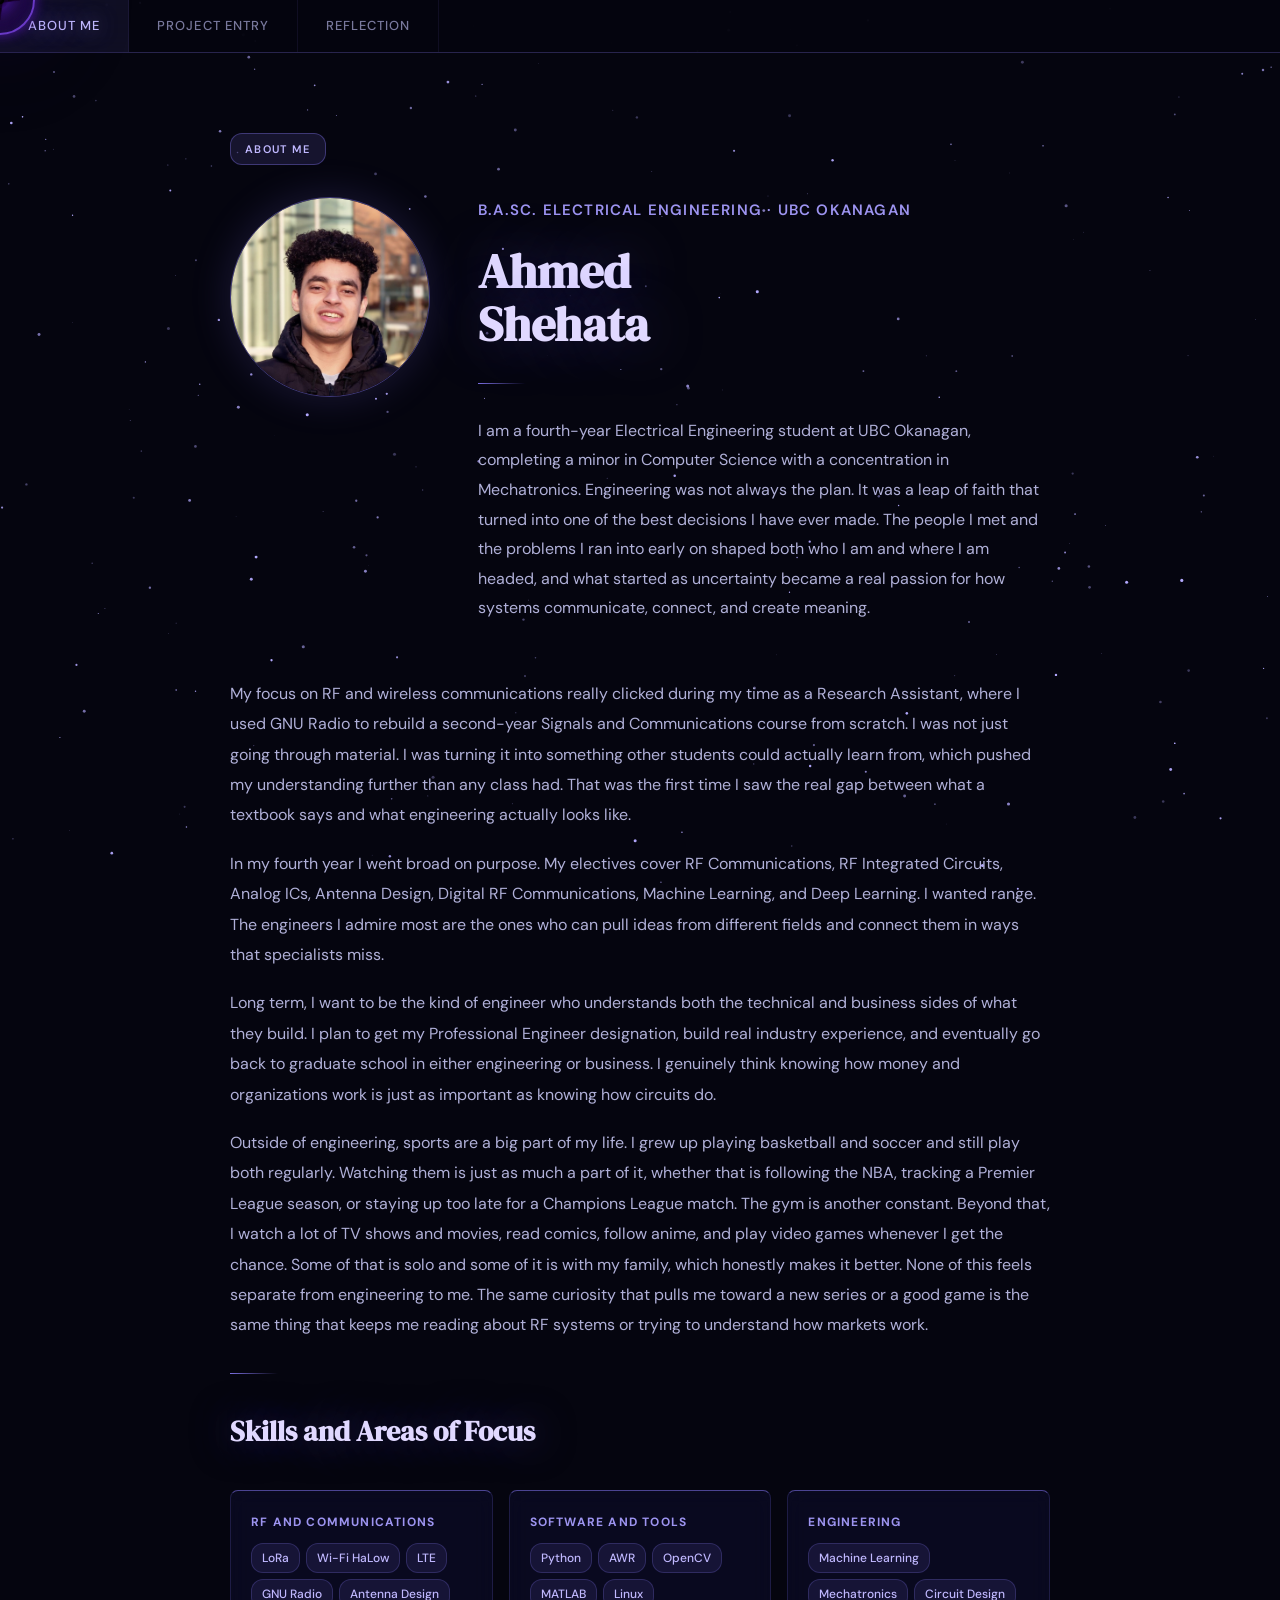
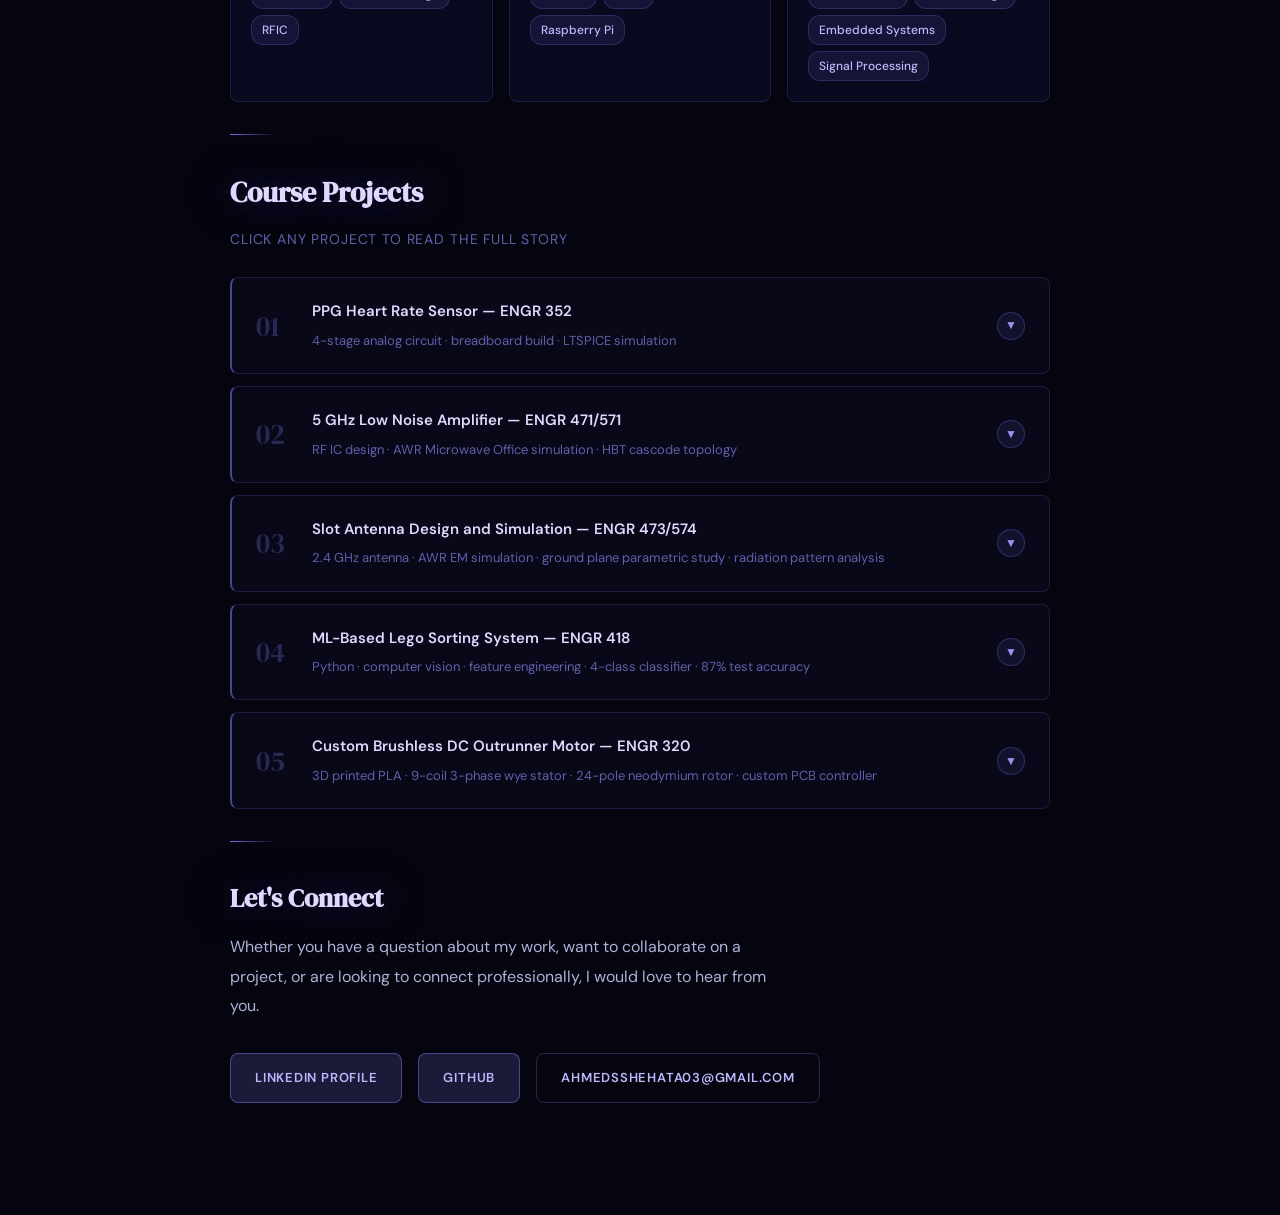
==== commit a59a125f: "Enhance image display and lightbox functionality" ====
--- a/index.html
+++ b/index.html
@@ -65,12 +65,14 @@
   .stage-step p { font-size: 15px; color: var(--text-muted); line-height: 1.85; margin-bottom: 8px; }
 
   /* Figure image sizing — 85% width, centered */
-  .fig-wrap { margin: 20px 0; text-align: center; }
+  .fig-wrap img { display: block; margin: 0 auto; width: 50%; max-width: 520px; border-radius: 8px; border: 1px solid rgba(123,111,224,0.2); box-shadow: 0 4px 20px rgba(0,0,0,0.3); cursor: zoom-in; transition: border-color 0.3s, box-shadow 0.3s; }
+  .fig-wrap img:hover { border-color: rgba(123,111,224,0.5); box-shadow: 0 0 24px rgba(123,111,224,0.15); }
   .fig-wrap img { display: block; margin: 0 auto; width: 85%; max-width: 700px; border-radius: 8px; border: 1px solid rgba(123,111,224,0.2); box-shadow: 0 4px 20px rgba(0,0,0,0.3); }
-  .fig-wrap img.half { width: 44%; max-width: 360px; }
+  .fig-wrap img.half { width: 30%; max-width: 280px; }
+  
   /* Styled caption */
-  .fig-cap { display: block; margin: 10px auto 0; width: 85%; max-width: 700px; padding: 10px 16px; background: rgba(123,111,224,0.07); border-left: 3px solid rgba(123,111,224,0.55); border-radius: 0 6px 6px 0; font-size: 13px; color: #a090e0; font-style: italic; line-height: 1.65; text-align: left; }
-  .fig-cap.half-cap { width: 44%; max-width: 360px; }
+  .fig-cap { display: block; margin: 8px auto 0; width: 50%; max-width: 520px; padding: 8px 14px; background: rgba(123,111,224,0.07); border-left: 3px solid rgba(123,111,224,0.55); border-radius: 0 6px 6px 0; font-size: 12px; color: #a090e0; font-style: italic; line-height: 1.6; text-align: left; }
+  .fig-cap.half-cap { width: 30%; max-width: 280px; }
 
   .tech-pills { display: flex; flex-wrap: wrap; gap: 7px; margin: 16px 0; }
   .tech-pill { background: rgba(123,111,224,0.12); color: #c0b8ff; font-size: 12px; padding: 4px 12px; border-radius: 12px; font-weight: 500; letter-spacing: 0.04em; border: 1px solid rgba(123,111,224,0.25); }
@@ -113,6 +115,10 @@
 </style>
 </head>
 <body>
+<div id="lightbox" style="display:none;position:fixed;top:0;left:0;width:100%;height:100%;background:rgba(0,0,0,0.92);z-index:999999;align-items:center;justify-content:center;padding:40px;">
+  <button onclick="document.getElementById('lightbox').style.display='none'" style="position:absolute;top:20px;right:28px;font-size:28px;color:#c0b8ff;cursor:pointer;background:none;border:none;font-family:'DM Serif Display',serif;">✕</button>
+  <img id="lightbox-img" src="" alt="" style="max-width:90%;max-height:90vh;border-radius:8px;border:1px solid rgba(123,111,224,0.4);box-shadow:0 0 60px rgba(123,111,224,0.3);">
+</div>
 
 <div id="cosmic-cursor">
   <svg viewBox="0 0 24 24" xmlns="http://www.w3.org/2000/svg">
@@ -652,6 +658,9 @@
 document.addEventListener('mousedown',()=>{cosmicCursor.style.width='52px';cosmicCursor.style.height='52px';cosmicCursor.style.animationDuration='0.5s';cursorRing.style.borderColor='rgba(160,100,255,0.95)';});
 document.addEventListener('mouseup',()=>{cosmicCursor.style.width='40px';cosmicCursor.style.height='40px';cosmicCursor.style.animationDuration='3s';cursorRing.style.borderColor='rgba(140,80,255,0.75)';});
 function toggleCard(id){document.getElementById(id).classList.toggle('open');}
+
+document.querySelectorAll('.fig-wrap img').forEach(img=>{img.addEventListener('click',()=>{document.getElementById('lightbox-img').src=img.src;document.getElementById('lightbox').style.display='flex';});});
+document.getElementById('lightbox').addEventListener('click',function(e){if(e.target===this)this.style.display='none';});
 </script>
 </body>
 </html>
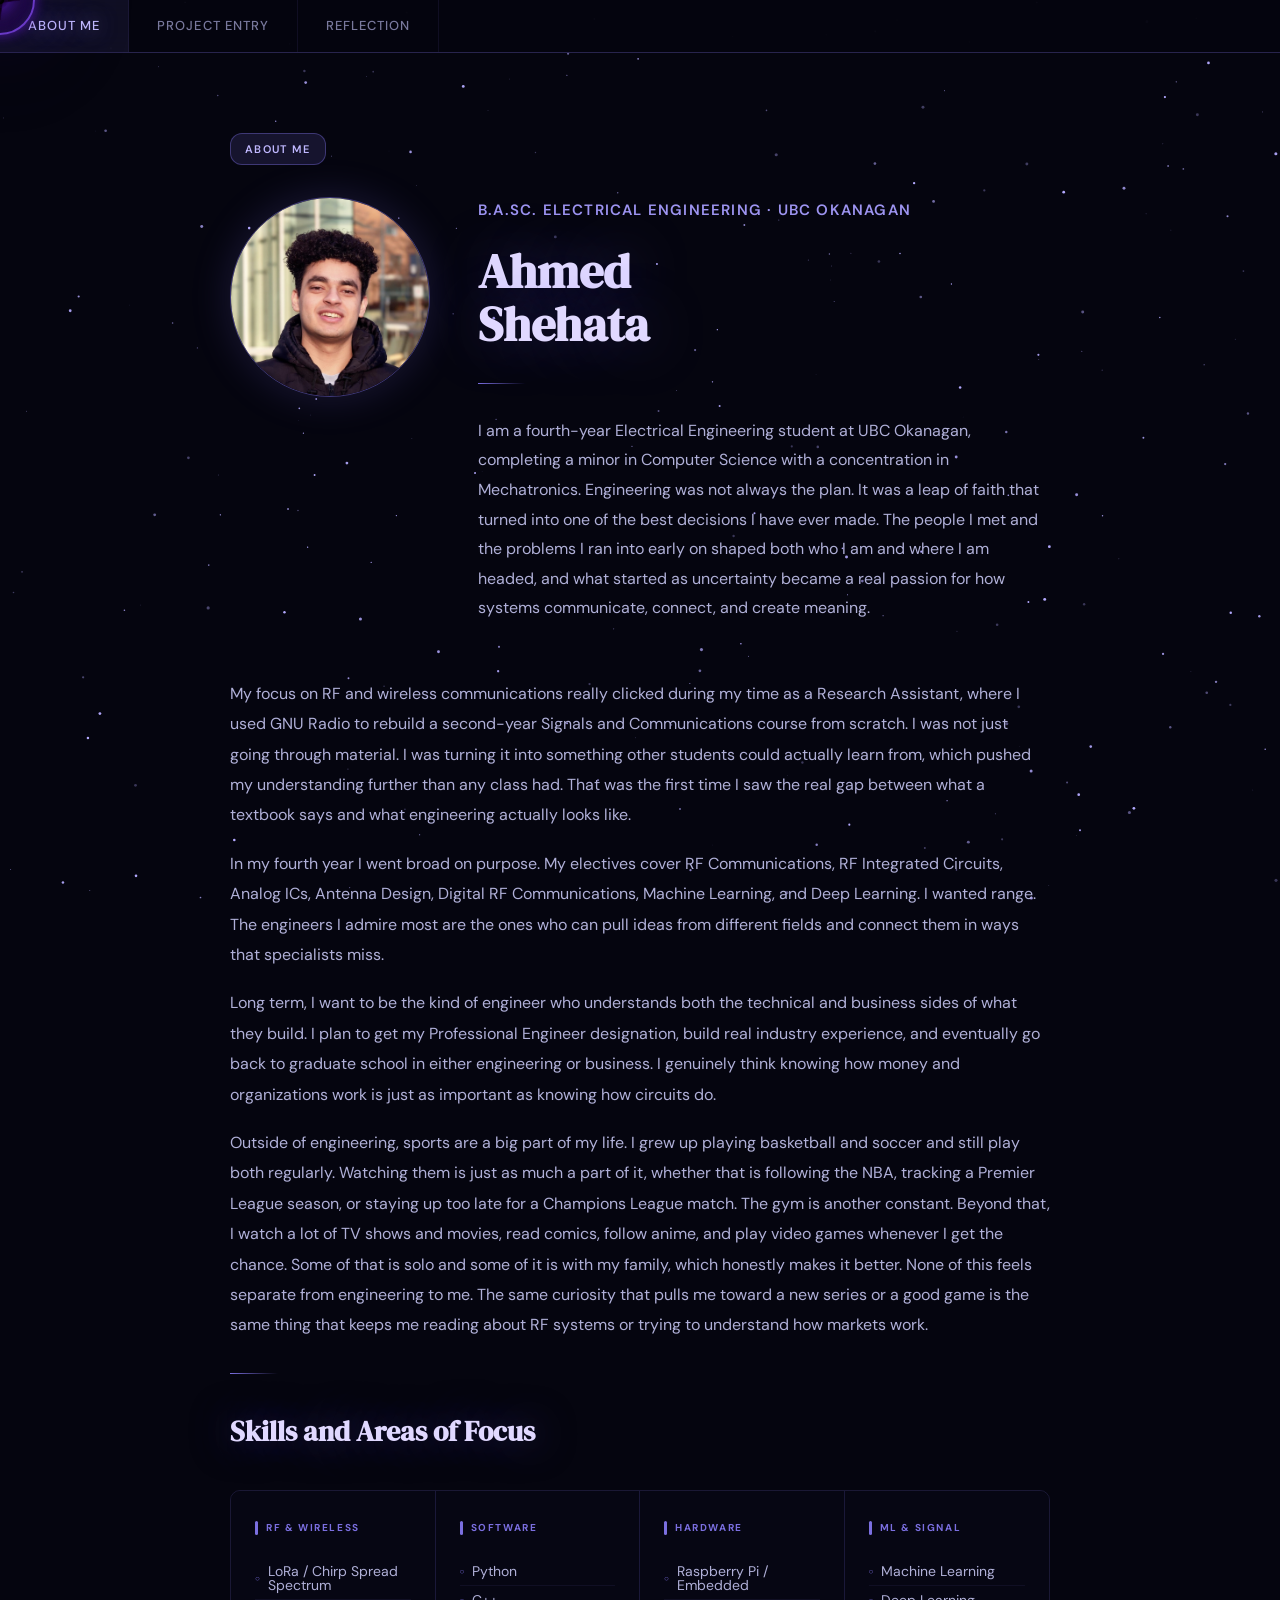
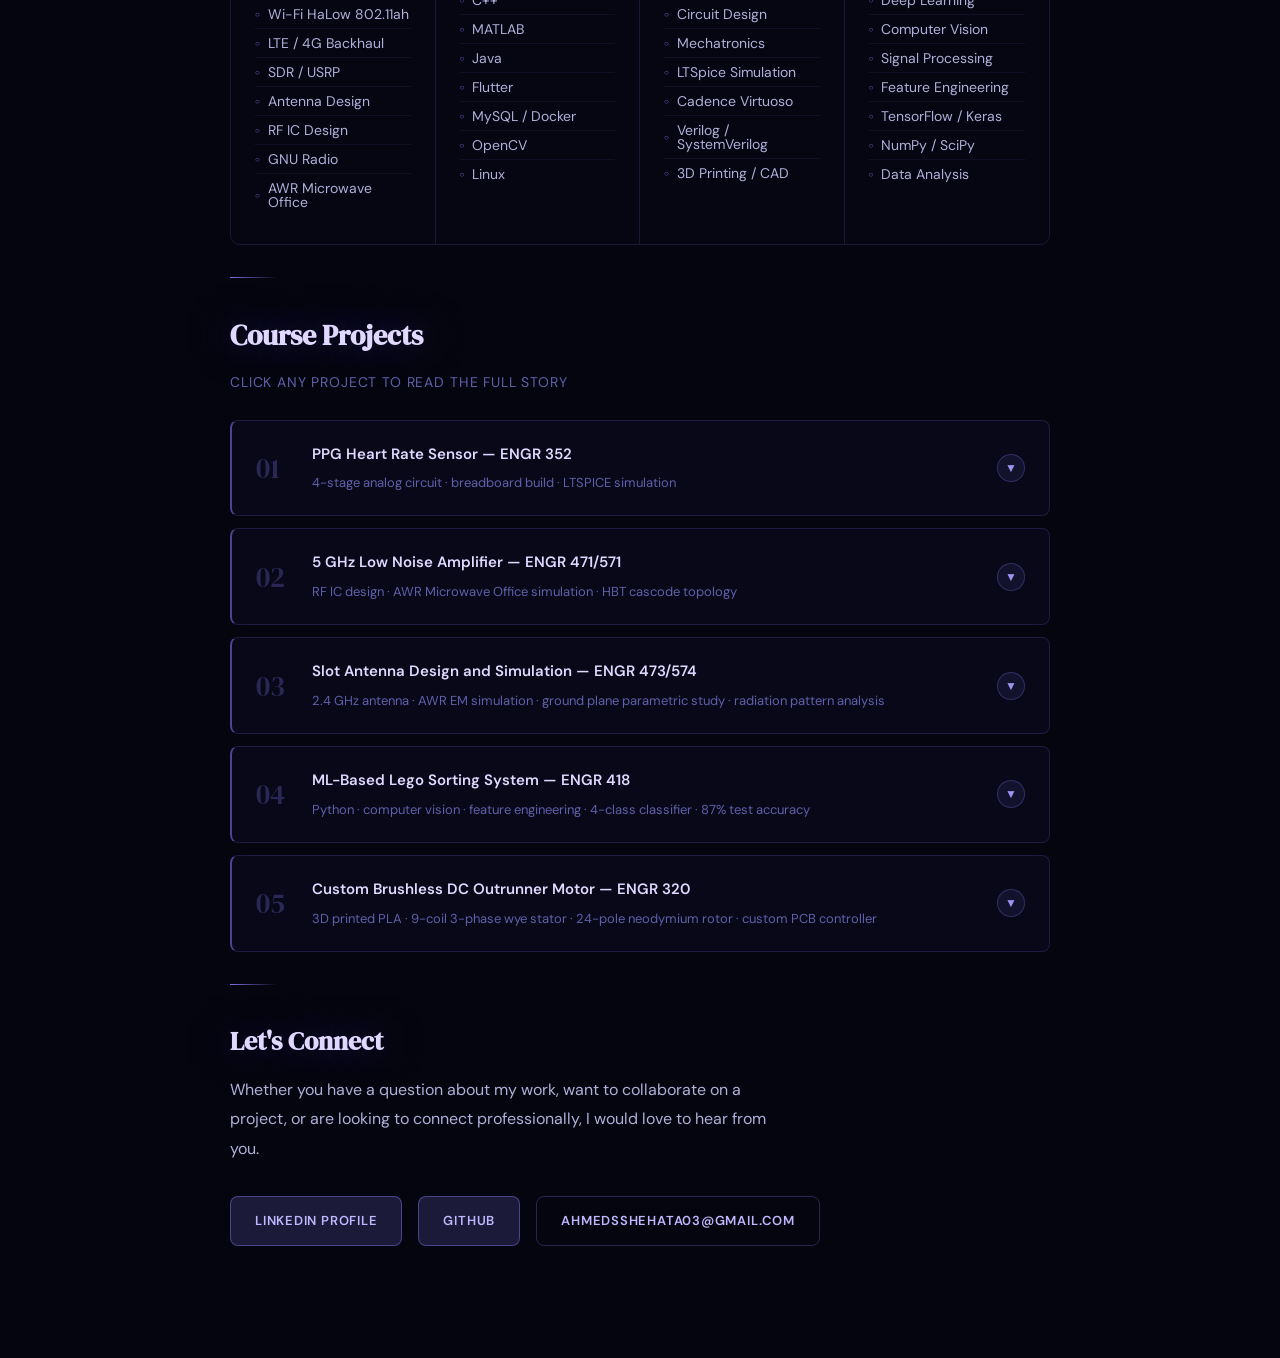
==== commit 32dfac98: "Revamp skills section layout and content" ====
--- a/index.html
+++ b/index.html
@@ -34,11 +34,16 @@
   .about-name { font-family: 'DM Serif Display', serif; font-size: 48px; color: #e0d8ff; line-height: 1.1; margin-bottom: 6px; text-shadow: 0 0 60px rgba(123,111,224,0.4); }
   .about-title { font-size: 15px; color: #9d94f0; font-weight: 600; letter-spacing: 0.08em; text-transform: uppercase; margin-bottom: 20px; }
   .about-bio { font-size: 16px; color: var(--text-muted); line-height: 1.85; max-width: 600px; }
-  .skills-grid { display: grid; grid-template-columns: repeat(3, 1fr); gap: 16px; margin: 32px 0; }
-  .skill-card { background: rgba(13,13,43,0.6); border: 1px solid rgba(123,111,224,0.2); border-top: 1px solid rgba(123,111,224,0.6); padding: 20px; border-radius: 8px; backdrop-filter: blur(10px); }
-  .skill-card h4 { font-size: 12px; letter-spacing: 0.1em; text-transform: uppercase; color: #9d94f0; margin-bottom: 10px; }
-  .skill-tags { display: flex; flex-wrap: wrap; gap: 6px; }
-  .skill-tag { background: rgba(123,111,224,0.12); color: #c0b8ff; font-size: 12px; padding: 3px 10px; border-radius: 12px; font-weight: 500; border: 1px solid rgba(123,111,224,0.25); }
+  .skills-grid { display: grid; grid-template-columns: repeat(4, 1fr); gap: 0; margin: 32px 0; border: 1px solid rgba(123,111,224,0.18); border-radius: 10px; overflow: hidden; }
+  .skill-card { padding: 28px 24px; border-right: 1px solid rgba(123,111,224,0.18); background: rgba(8,8,24,0.55); transition: background 0.2s; }
+  .skill-card:last-child { border-right: none; }
+  .skill-card:hover { background: rgba(123,111,224,0.06); }
+  .skill-card h4 { font-size: 10px; letter-spacing: 0.16em; text-transform: uppercase; color: #7b6fe0; margin-bottom: 20px; font-weight: 700; display: flex; align-items: center; gap: 8px; }
+  .skill-card h4::before { content: ''; display: inline-block; width: 3px; height: 14px; background: #7b6fe0; border-radius: 2px; flex-shrink: 0; }
+  .skill-list { list-style: none; padding: 0; }
+  .skill-list li { font-size: 14px; color: #b0b0d8; line-height: 1; padding: 7px 0; border-bottom: 1px solid rgba(123,111,224,0.08); display: flex; align-items: center; gap: 8px; }
+  .skill-list li:last-child { border-bottom: none; }
+  .skill-list li::before { content: '○'; font-size: 8px; color: #7b6fe0; flex-shrink: 0; }
   .course-projects-grid { display: grid; gap: 12px; margin: 24px 0; }
   .course-card { background: rgba(10,10,30,0.7); border: 1px solid rgba(123,111,224,0.2); border-left: 2px solid rgba(123,111,224,0.6); border-radius: 8px; overflow: hidden; backdrop-filter: blur(10px); -webkit-backdrop-filter: blur(10px); transition: border-color 0.3s, box-shadow 0.3s; }
   .course-card:hover { border-color: rgba(123,111,224,0.5); box-shadow: 0 0 30px rgba(123,111,224,0.08); }
@@ -173,28 +178,55 @@
     <h2 class="section-heading">Skills and Areas of Focus</h2>
     <div class="skills-grid">
       <div class="skill-card">
-        <h4>RF and Communications</h4>
-        <div class="skill-tags">
-          <span class="skill-tag">LoRa</span><span class="skill-tag">Wi-Fi HaLow</span>
-          <span class="skill-tag">LTE</span><span class="skill-tag">GNU Radio</span>
-          <span class="skill-tag">Antenna Design</span><span class="skill-tag">RFIC</span>
-        </div>
+        <h4>RF &amp; Wireless</h4>
+        <ul class="skill-list">
+          <li>LoRa / Chirp Spread Spectrum</li>
+          <li>Wi-Fi HaLow 802.11ah</li>
+          <li>LTE / 4G Backhaul</li>
+          <li>SDR / USRP</li>
+          <li>Antenna Design</li>
+          <li>RF IC Design</li>
+          <li>GNU Radio</li>
+          <li>AWR Microwave Office</li>
+        </ul>
       </div>
       <div class="skill-card">
-        <h4>Software and Tools</h4>
-        <div class="skill-tags">
-          <span class="skill-tag">Python</span><span class="skill-tag">AWR</span>
-          <span class="skill-tag">OpenCV</span><span class="skill-tag">MATLAB</span>
-          <span class="skill-tag">Linux</span><span class="skill-tag">Raspberry Pi</span>
-        </div>
+        <h4>Software</h4>
+        <ul class="skill-list">
+          <li>Python</li>
+          <li>C++</li>
+          <li>MATLAB</li>
+          <li>Java</li>
+          <li>Flutter</li>
+          <li>MySQL / Docker</li>
+          <li>OpenCV</li>
+          <li>Linux</li>
+        </ul>
       </div>
       <div class="skill-card">
-        <h4>Engineering</h4>
-        <div class="skill-tags">
-          <span class="skill-tag">Machine Learning</span><span class="skill-tag">Mechatronics</span>
-          <span class="skill-tag">Circuit Design</span><span class="skill-tag">Embedded Systems</span>
-          <span class="skill-tag">Signal Processing</span>
-        </div>
+        <h4>Hardware</h4>
+        <ul class="skill-list">
+          <li>Raspberry Pi / Embedded</li>
+          <li>Circuit Design</li>
+          <li>Mechatronics</li>
+          <li>LTSpice Simulation</li>
+          <li>Cadence Virtuoso</li>
+          <li>Verilog / SystemVerilog</li>
+          <li>3D Printing / CAD</li>
+        </ul>
+      </div>
+      <div class="skill-card">
+        <h4>ML &amp; Signal</h4>
+        <ul class="skill-list">
+          <li>Machine Learning</li>
+          <li>Deep Learning</li>
+          <li>Computer Vision</li>
+          <li>Signal Processing</li>
+          <li>Feature Engineering</li>
+          <li>TensorFlow / Keras</li>
+          <li>NumPy / SciPy</li>
+          <li>Data Analysis</li>
+        </ul>
       </div>
     </div>
 
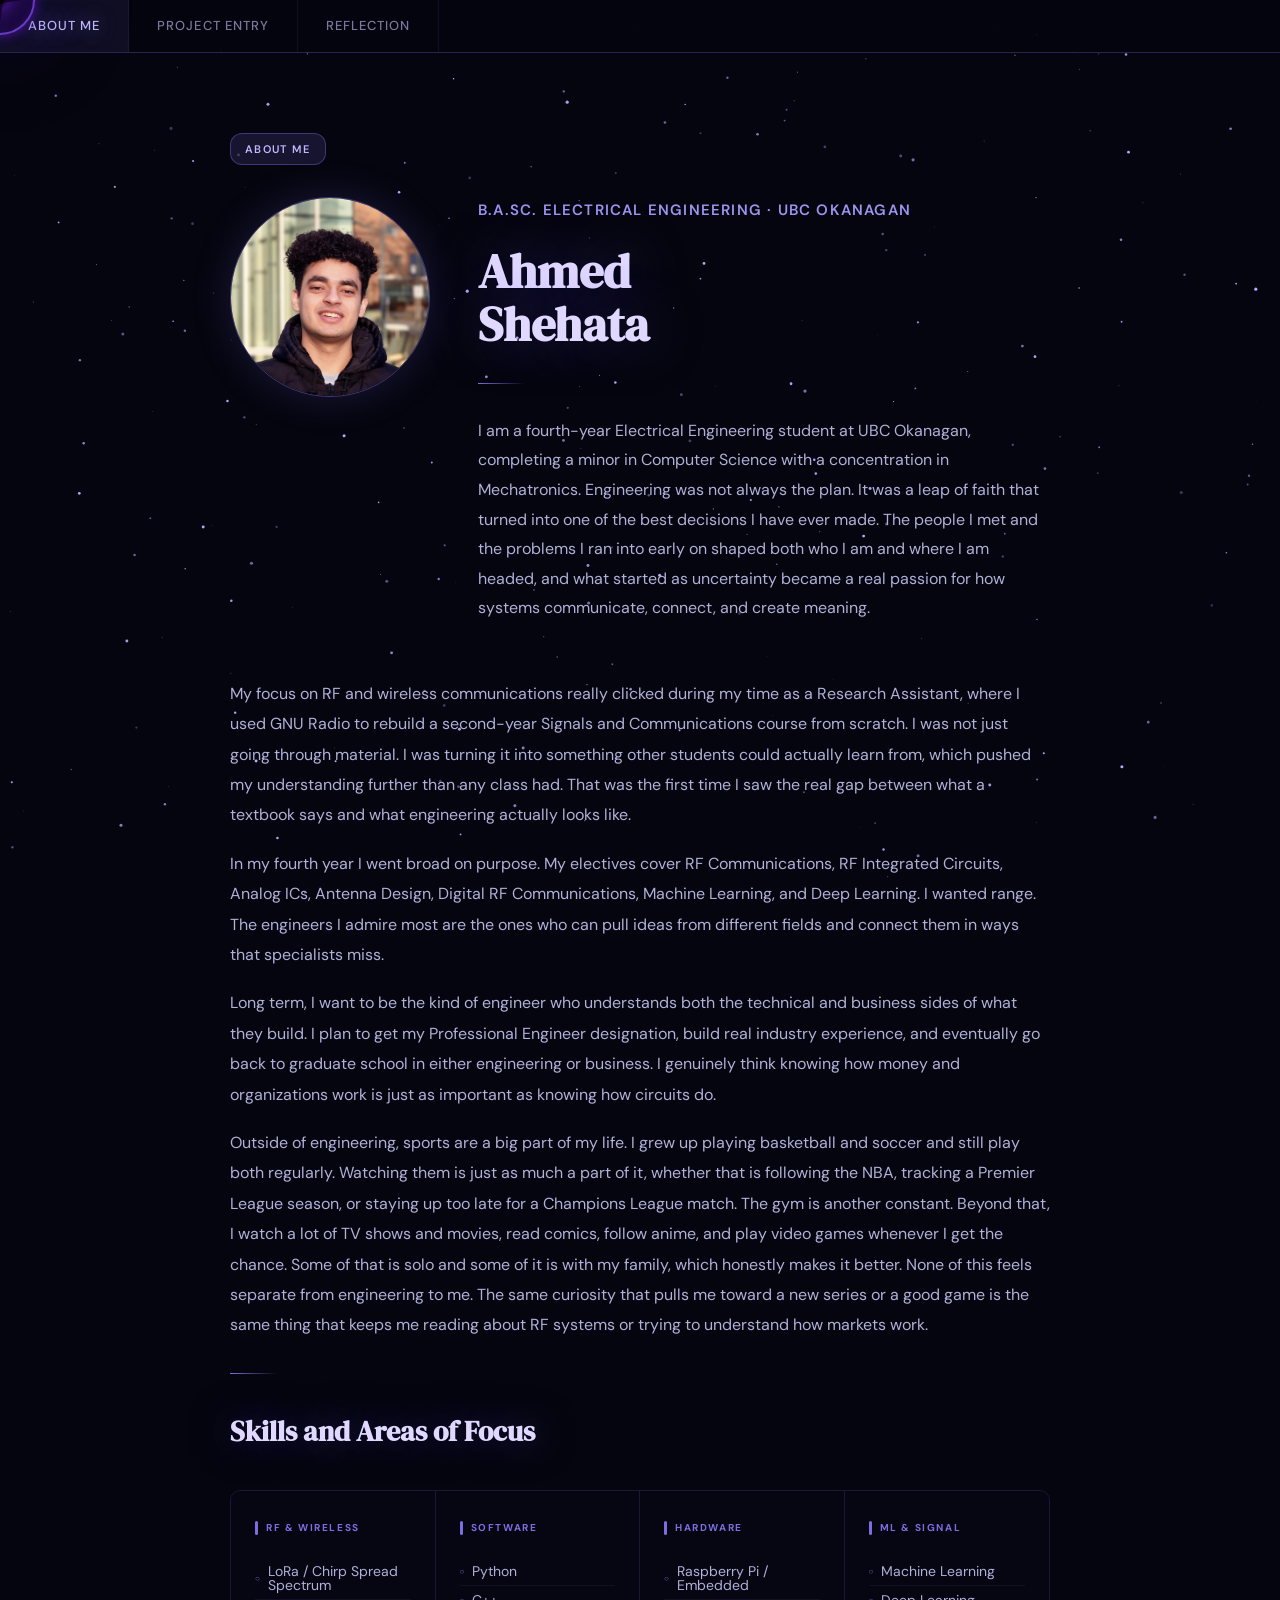
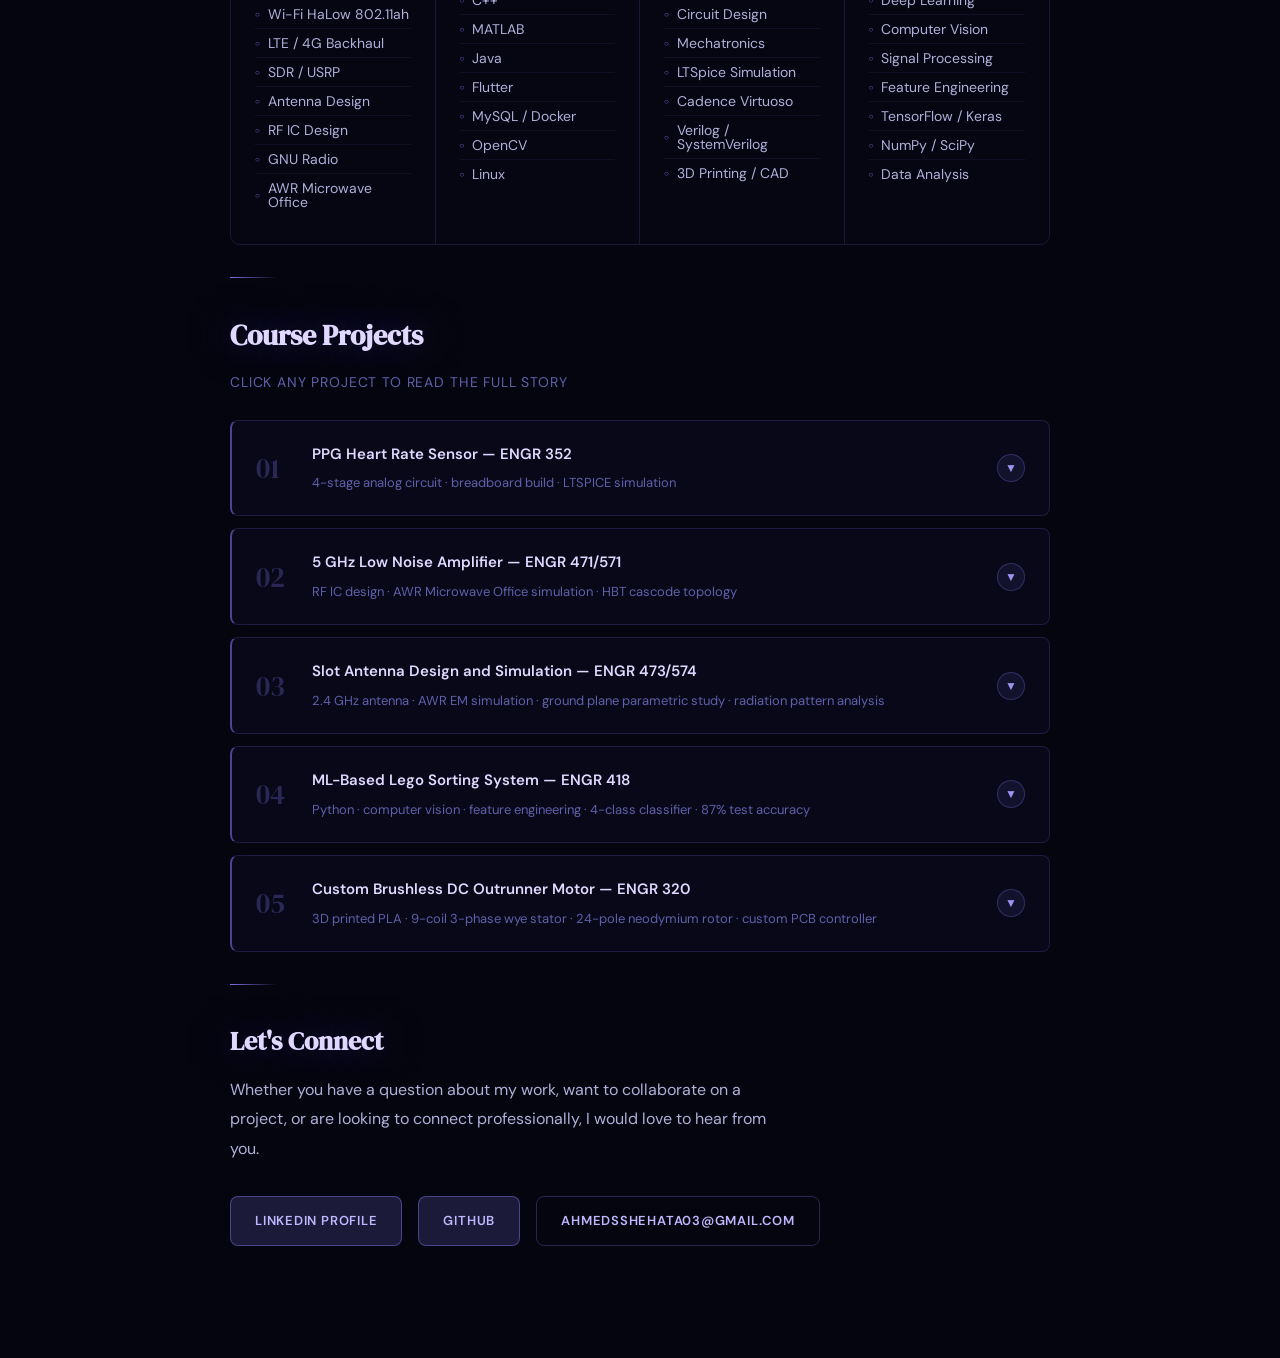
==== commit 399ee996: "Move images to folder" ====
--- a/index.html
+++ b/index.html
@@ -157,7 +157,7 @@
   <div class="container">
     <span class="page-label">About Me</span>
     <div class="about-hero">
-      <img src="headshot.jpg" alt="Ahmed Shehata" style="width:200px;height:200px;border-radius:50%;object-fit:cover;object-position:center top;border:1px solid rgba(123,111,224,0.5);box-shadow:0 0 40px rgba(123,111,224,0.2);">
+      <img src="images/headshot.jpg" alt="Ahmed Shehata" style="width:200px;height:200px;border-radius:50%;object-fit:cover;object-position:center top;border:1px solid rgba(123,111,224,0.5);box-shadow:0 0 40px rgba(123,111,224,0.2);">
       <div>
         <div class="about-title">B.A.Sc. Electrical Engineering · UBC Okanagan</div>
         <h1 class="about-name">Ahmed<br>Shehata</h1>
@@ -293,11 +293,11 @@
               </div>
             </div>
             <div class="fig-wrap">
-              <img src="ppg-breadboard.jpg" alt="Assembled PPG breadboard">
+              <img src="images/ppg-breadboard.jpg" alt="Assembled PPG breadboard">
               <span class="fig-cap">Fully assembled PPG heart rate sensor. All four stages are visible across the breadboard, from the transimpedance amplifier on the left through to the monostable multivibrator and green LED driver on the right.</span>
             </div>
             <div class="fig-wrap">
-              <img src="ppg-oscilloscope.jpg" alt="Oscilloscope output showing LED flash synchronized to PPG signal">
+              <img src="images/ppg-oscilloscope.jpg" alt="Oscilloscope output showing LED flash synchronized to PPG signal">
               <span class="fig-cap">Final system output. CH1 (orange) shows the LED anode signal flashing at Ton = 170 ms per heartbeat. CH2 (blue) shows the raw PPG signal from the finger sensor, confirming each LED flash is correctly synchronized to the cardiac cycle.</span>
             </div>
             <div class="star-block">
@@ -376,15 +376,15 @@
               </div>
             </div>
             <div class="fig-wrap">
-              <img src="lna-noisefigure.jpg" alt="Noise Figure vs frequency for CE LNA configurations">
+              <img src="images/lna-noisefigure.jpg" alt="Noise Figure vs frequency for CE LNA configurations">
               <span class="fig-cap">Noise figure versus frequency for three CE LNA configurations at 5 GHz. Pink: no inductors (NF around 1.68 dB). Blue: emitter degeneration only. Red: emitter degeneration plus series base inductor (NF around 1.39 dB). Device scaling to 24 fingers is the single most impactful step before any matching network is added.</span>
             </div>
             <div class="fig-wrap">
-              <img src="lna-gain.jpg" alt="S21 gain comparison between CE and cascode LNA">
+              <img src="images/lna-gain.jpg" alt="S21 gain comparison between CE and cascode LNA">
               <span class="fig-cap">Gain |S21| versus frequency. The CE LNA achieves 8.67 dB at 5 GHz. The cascode LNA peaks at 21.07 dB, a 12.4 dB improvement from adding the cascode stage and emitter follower.</span>
             </div>
             <div class="fig-wrap">
-              <img src="lna-schematic.jpg" alt="Final cascode LNA schematic in AWR">
+              <img src="images/lna-schematic.jpg" alt="Final cascode LNA schematic in AWR">
               <span class="fig-cap">Final cascode LNA schematic in AWR Microwave Office. The differential cascode pair (Q1/Q2 and Q3/Q4, each N=12 fingers) is preceded by base inductor LB and emitter inductor LE for input matching, and followed by a resonant tank load and emitter follower output buffer driving the 50 Ω port.</span>
             </div>
             <div class="star-block">
@@ -466,15 +466,15 @@
               </div>
             </div>
             <div class="fig-wrap">
-              <img src="antenna-layout.jpg" alt="Slot antenna layout in AWR EM">
+              <img src="images/antenna-layout.jpg" alt="Slot antenna layout in AWR EM">
               <span class="fig-cap">Final slot antenna layout in AWR EM. The conducting ground plane measures 0.48λ × 0.6λ with a centred rectangular aperture of 0.447λ × 0.1λ. Patch-style excitation ports drive the voltage across the slot to produce the radiating aperture currents.</span>
             </div>
             <div class="fig-wrap">
-              <img src="antenna-impedance.jpg" alt="Input impedance plot showing self-resonance at 2.397 GHz">
+              <img src="images/antenna-impedance.jpg" alt="Input impedance plot showing self-resonance at 2.397 GHz">
               <span class="fig-cap">Input impedance versus frequency. Im(Z(1,1)) crosses zero at 2.397 GHz confirming self-resonance. Re(Z(1,1)) peaks at 417.8 Ω at 2.4 GHz, consistent with the theoretical slot impedance from Babinet's complement principle.</span>
             </div>
             <div class="fig-wrap">
-              <img src="antenna-pattern.jpg" alt="3D directivity pattern of final slot antenna design" class="half">
+              <img src="images/antenna-pattern.jpg" alt="3D directivity pattern of final slot antenna design" class="half">
               <span class="fig-cap half-cap">3D directivity pattern of the final 0.48λ × 0.6λ slot antenna at 2.4 GHz. The smooth toroidal envelope with peak directivity of 4.21 dBi confirms the ground plane geometry produces the closest approximation to the theoretical omnidirectional donut pattern.</span>
             </div>
             <div class="star-block">
@@ -536,15 +536,15 @@
               </div>
             </div>
             <div class="fig-wrap">
-              <img src="ml-flowchart.jpg" alt="Feature extraction flowchart">
+              <img src="images/ml-flowchart.jpg" alt="Feature extraction flowchart">
               <span class="fig-cap">Flowchart of the 17-feature extraction pipeline. The preprocessing stages feed into geometric feature extraction covering bounding box dimensions, contour metrics, circularity, and seven Hu invariant moments.</span>
             </div>
             <div class="fig-wrap">
-              <img src="ml-pipeline-white.jpg" alt="Preprocessing pipeline applied to a white 2x1 brick">
+              <img src="images/ml-pipeline-white.jpg" alt="Preprocessing pipeline applied to a white 2x1 brick">
               <span class="fig-cap">Pipeline failure mode: a white 2x1 brick on a white background. The Otsu threshold fragments the mask because the piece and background have similar intensities, producing an unreliable contour and degraded features. This is the primary source of remaining classification error.</span>
             </div>
             <div class="fig-wrap">
-              <img src="ml-pipeline-dark.jpg" alt="Preprocessing pipeline applied to a dark 2x2 brick">
+              <img src="images/ml-pipeline-dark.jpg" alt="Preprocessing pipeline applied to a dark 2x2 brick">
               <span class="fig-cap">Pipeline success case: a dark 2x2 brick with sufficient contrast. Contrast enhancement produces a clean bimodal histogram, Otsu thresholding yields a solid binary mask, and the contour wraps tightly around the piece, giving the classifier reliable geometric features to work with.</span>
             </div>
             <div class="star-block">
@@ -626,19 +626,19 @@
               </div>
             </div>
             <div class="fig-wrap">
-              <img src="motor-rotor.jpg" alt="3D printed rotor shell with mild steel core segments" class="half">
+              <img src="images/motor-rotor.jpg" alt="3D printed rotor shell with mild steel core segments" class="half">
               <span class="fig-cap half-cap">3D-printed PLA rotor shell with mild steel rod segments ready for press-fitting. The 12 slots accept alternating-polarity neodymium magnets to produce the 24-pole rotor configuration chosen to minimize cogging torque.</span>
             </div>
             <div class="fig-wrap">
-              <img src="motor-stator.jpg" alt="Top view of assembled motor showing stator and propeller">
+              <img src="images/motor-stator.jpg" alt="Top view of assembled motor showing stator and propeller">
               <span class="fig-cap">Top view of the assembled outrunner motor with propeller attached. The 9 hand-wound stator coils in 3-phase wye configuration are visible through the rotor opening. The three phase wires exit the base for connection to the motor controller.</span>
             </div>
             <div class="fig-wrap">
-              <img src="motor-assembly.jpg" alt="Full motor assembly with propeller and commercial ESC">
+              <img src="images/motor-assembly.jpg" alt="Full motor assembly with propeller and commercial ESC">
               <span class="fig-cap">Full motor assembly during initial phase validation testing, connected to a commercial ESC to confirm balanced back-EMF waveforms before integrating the custom PCB controller.</span>
             </div>
             <div class="fig-wrap">
-              <img src="motor-pcb.jpg" alt="Custom motor controller PCB" class="half">
+              <img src="images/motor-pcb.jpg" alt="Custom motor controller PCB" class="half">
               <span class="fig-cap half-cap">Top: KiCad schematic. Middle: PCB layout render. Bottom: fabricated double-sided board integrating an STM32 microcontroller and motor driver IC, rated 25VDC / 4A, running sensorless FOC firmware via the STM32 Motor Control SDK.</span>
             </div>
             <div class="star-block">
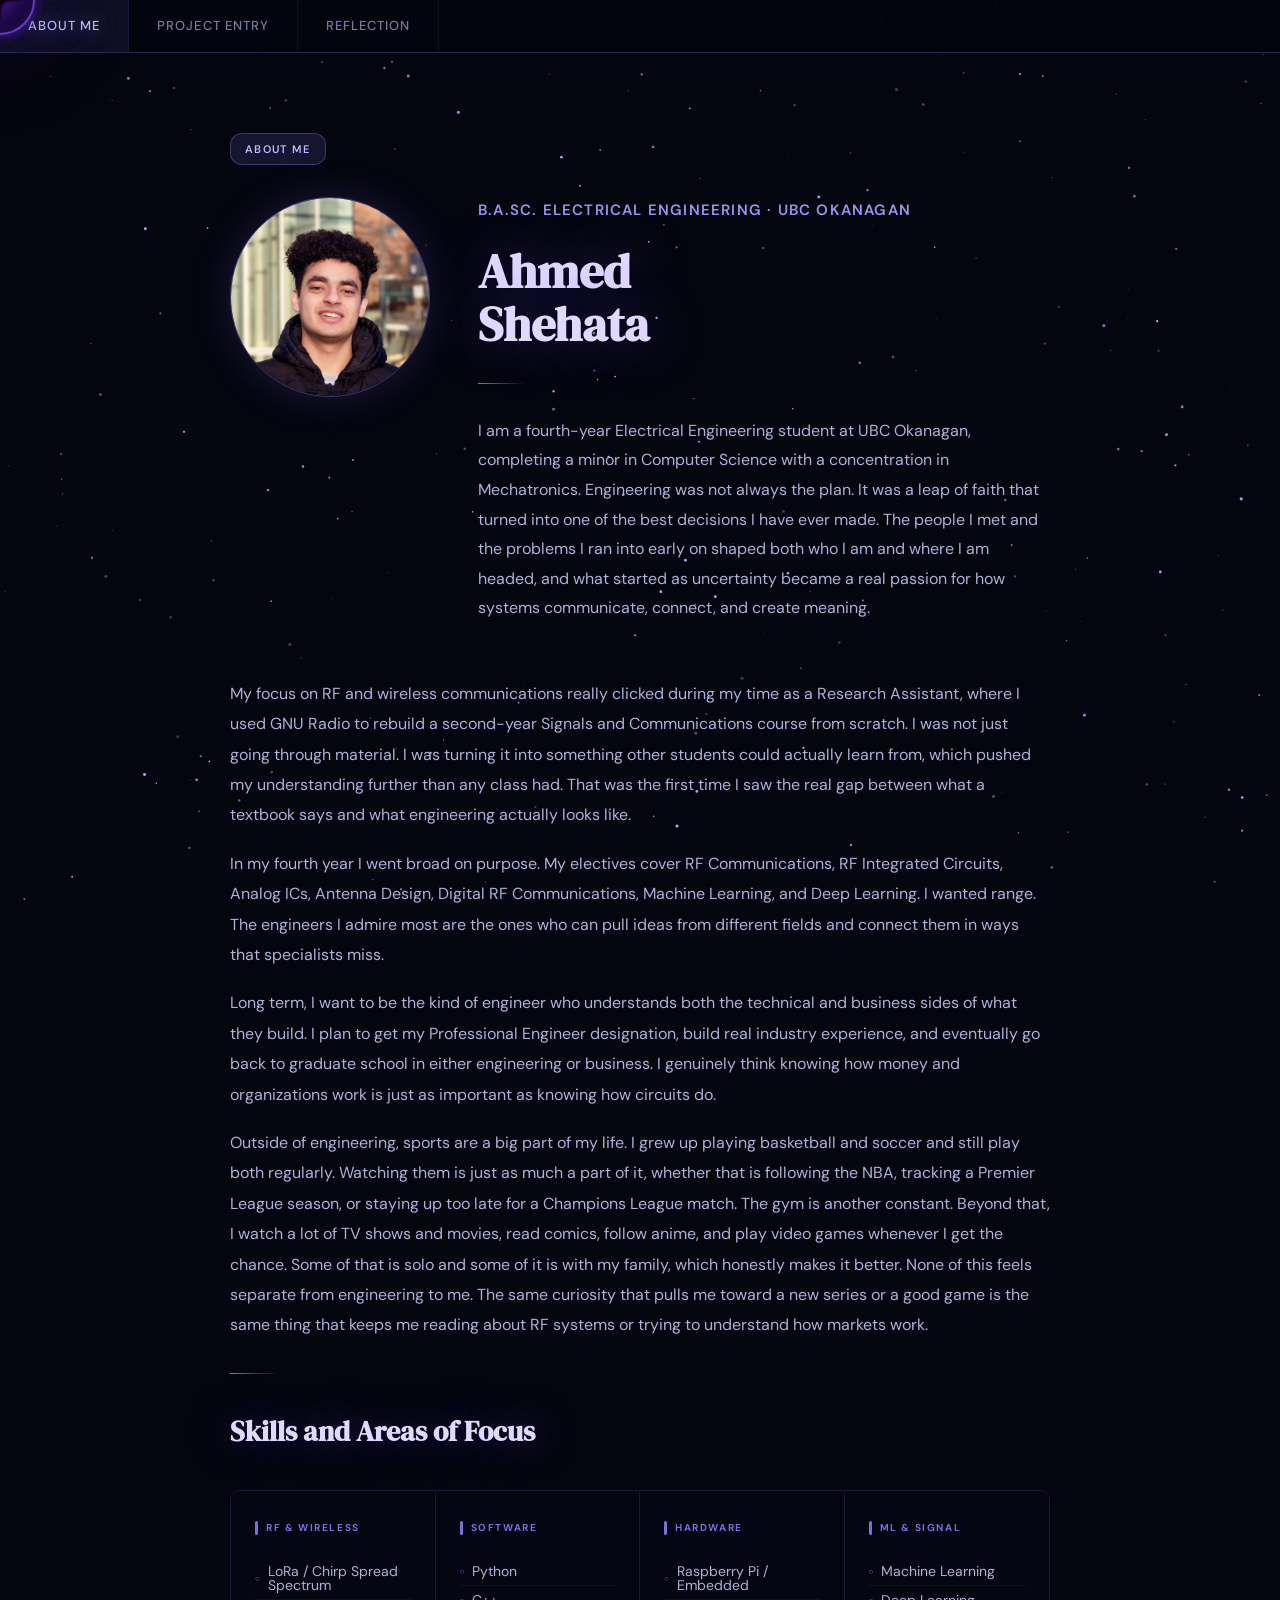
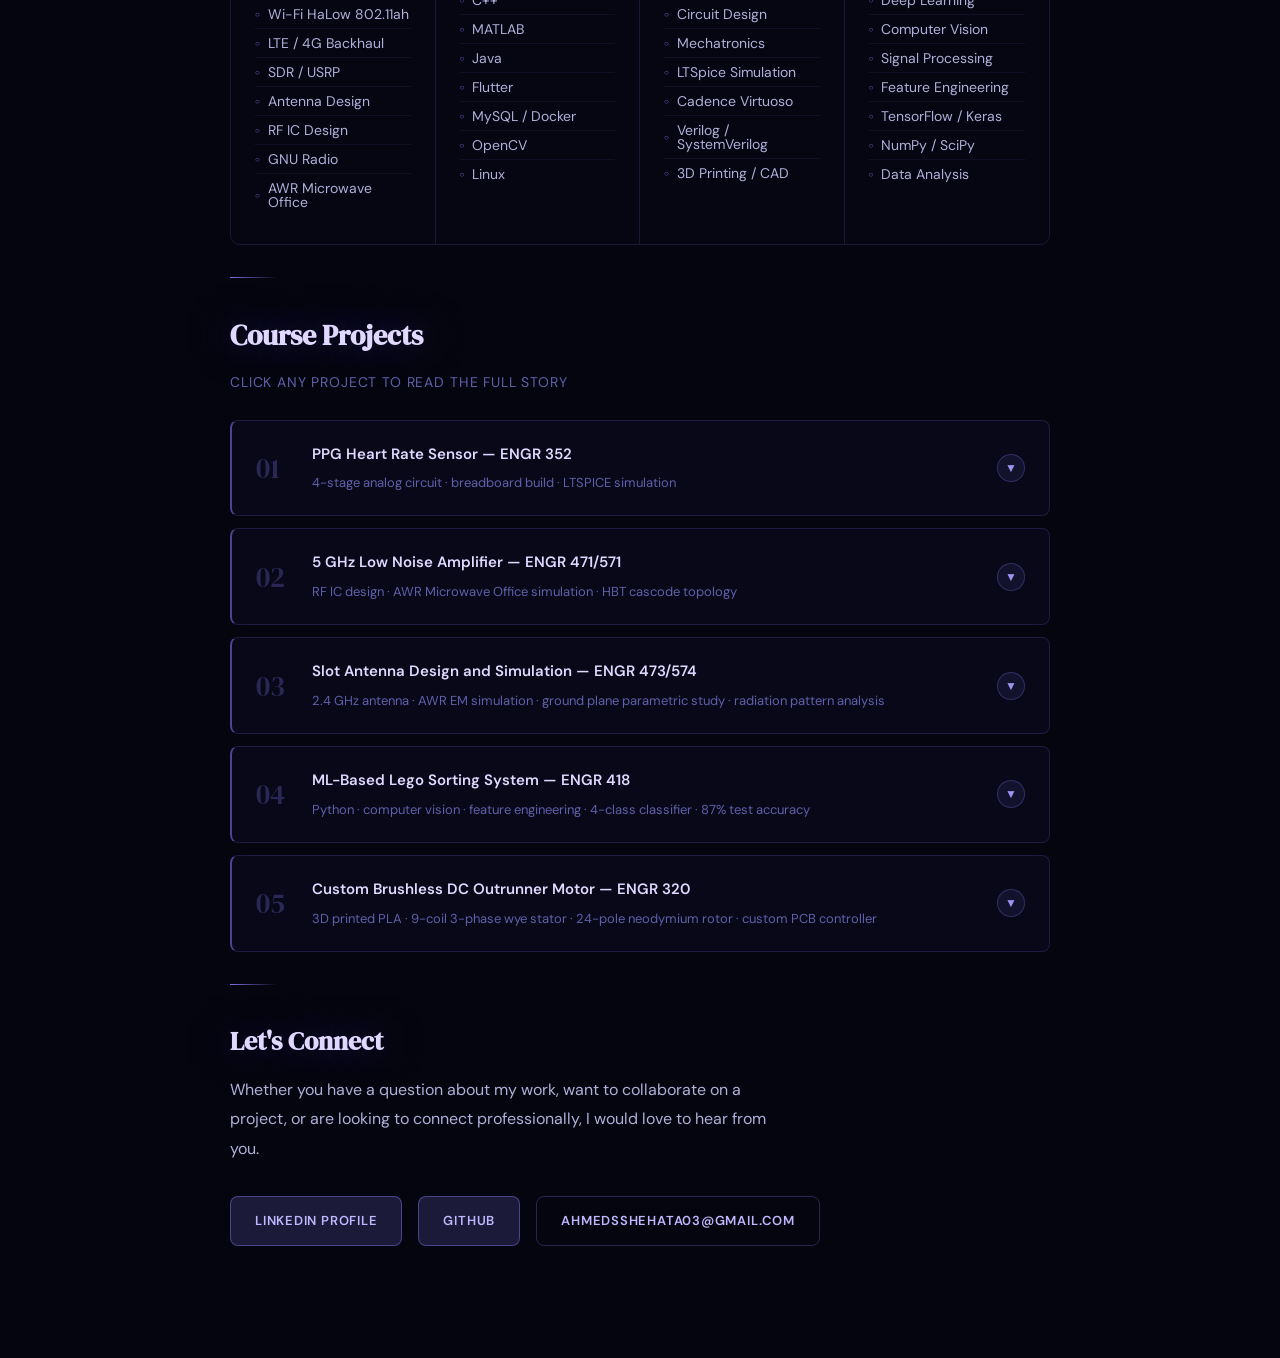
==== commit 0e0eaf0b: "Move shared styles to dedicated css file" ====
--- a/index.html
+++ b/index.html
@@ -5,30 +5,9 @@
 <meta name="viewport" content="width=device-width, initial-scale=1.0">
 <title>Ahmed Shehata — About Me</title>
 <link href="https://fonts.googleapis.com/css2?family=DM+Serif+Display:ital@0;1&family=DM+Sans:wght@300;400;500;600&display=swap" rel="stylesheet">
+<link rel="stylesheet" href="styles.css">
 <style>
-  :root {
-    --navy: #0a0a1a; --navy-mid: #0d0d2b; --accent: #7b6fe0;
-    --accent-light: #1a1a3e; --off-white: #0d0d1f; --warm-gray: #1a1a3a;
-    --text: #e8e8ff; --text-muted: #b0b0d8; --text-light: #6060aa;
-  }
-  * { margin: 0; padding: 0; box-sizing: border-box; cursor: none !important; }
-  body { font-family: 'DM Sans', sans-serif; background: #05050f; color: var(--text); line-height: 1.85; overflow-x: hidden; font-size: 16px; }
-  #cosmic-cursor { position: fixed; pointer-events: none; z-index: 99999; width: 40px; height: 40px; transform: translate(-50%, -50%); animation: cursor-spin 3s linear infinite; }
-  #cosmic-cursor svg { width: 100%; height: 100%; filter: drop-shadow(0 0 8px rgba(120,40,255,1)) drop-shadow(0 0 20px rgba(100,20,220,0.9)) drop-shadow(0 0 40px rgba(80,0,180,0.7)) drop-shadow(0 0 60px rgba(60,0,140,0.4)); }
-  #cursor-glow { position: fixed; pointer-events: none; z-index: 99997; width: 90px; height: 90px; border-radius: 50%; background: radial-gradient(circle, rgba(0,0,0,0.7) 0%, rgba(30,0,60,0.35) 40%, transparent 70%); transform: translate(-50%, -50%); transition: left 0.1s ease, top 0.1s ease; }
-  #cursor-ring { position: fixed; pointer-events: none; z-index: 99998; width: 70px; height: 70px; border-radius: 50%; border: 2px solid rgba(140,80,255,0.75); box-shadow: 0 0 12px rgba(120,40,255,0.5), inset 0 0 12px rgba(120,40,255,0.15); transform: translate(-50%, -50%); transition: left 0.18s ease, top 0.18s ease; animation: ring-pulse 2s ease-in-out infinite; }
-  .cursor-trail { position: fixed; pointer-events: none; z-index: 99996; border-radius: 50%; transform: translate(-50%, -50%); background: rgba(120,40,255,0.7); box-shadow: 0 0 6px rgba(120,40,255,0.5); animation: trail-fade 0.6s ease-out forwards; }
-  @keyframes cursor-spin { from { transform: translate(-50%, -50%) rotate(0deg); } to { transform: translate(-50%, -50%) rotate(360deg); } }
-  @keyframes ring-pulse { 0%, 100% { width: 70px; height: 70px; opacity: 0.75; } 50% { width: 84px; height: 84px; opacity: 0.3; } }
-  @keyframes trail-fade { 0% { opacity: 0.8; width: 10px; height: 10px; } 100% { opacity: 0; width: 3px; height: 3px; } }
-  .page-nav { position: sticky; top: 0; background: rgba(5,5,15,0.85); backdrop-filter: blur(20px); -webkit-backdrop-filter: blur(20px); z-index: 100; display: flex; gap: 0; border-bottom: 1px solid rgba(123,111,224,0.3); }
-  .page-nav a { color: rgba(200,200,255,0.6); text-decoration: none; padding: 14px 28px; font-size: 13px; letter-spacing: 0.08em; text-transform: uppercase; font-weight: 500; transition: all 0.2s; border-right: 1px solid rgba(123,111,224,0.1); }
-  .page-nav a:hover, .page-nav a.active { color: #c0b8ff; background: rgba(123,111,224,0.1); text-shadow: 0 0 20px rgba(123,111,224,0.8); }
-  .page-section { padding: 80px 0; position: relative; z-index: 1; }
-  .container { max-width: 900px; margin: 0 auto; padding: 0 40px; }
-  .page-label { display: inline-block; background: rgba(123,111,224,0.15); color: #c0b8ff; font-size: 11px; font-weight: 600; letter-spacing: 0.12em; text-transform: uppercase; padding: 5px 14px; border-radius: 12px; margin-bottom: 2rem; border: 1px solid rgba(123,111,224,0.4); }
-  .about-divider { width: 48px; height: 1px; background: linear-gradient(90deg, #7b6fe0, transparent); margin: 32px 0; }
-  .section-heading { font-family: 'DM Serif Display', serif; font-size: 28px; color: #e0d8ff; margin-bottom: 8px; text-shadow: 0 0 40px rgba(123,111,224,0.5); }
+  /* === index.html — page-specific styles === */
   .section-subheading { font-size: 14px; color: var(--text-light); letter-spacing: 0.06em; text-transform: uppercase; margin-bottom: 24px; }
   .about-hero { display: grid; grid-template-columns: 200px 1fr; gap: 48px; align-items: start; margin-bottom: 56px; }
   .about-name { font-family: 'DM Serif Display', serif; font-size: 48px; color: #e0d8ff; line-height: 1.1; margin-bottom: 6px; text-shadow: 0 0 60px rgba(123,111,224,0.4); }
@@ -59,7 +38,6 @@
   .course-card.open .course-card-body { max-height: 9999px; border-top-width: 1px; }
   .course-card-inner { padding: 32px 24px 32px 80px; }
   .star-block { margin-bottom: 32px; }
-  .star-label { display: inline-block; font-size: 10px; font-weight: 700; letter-spacing: 0.14em; text-transform: uppercase; color: #c0b8ff; background: rgba(123,111,224,0.1); border: 1px solid rgba(123,111,224,0.4); padding: 3px 10px; border-radius: 12px; margin-bottom: 10px; }
   .star-block h4 { font-family: 'DM Serif Display', serif; font-size: 20px; color: #e0d8ff; margin-bottom: 10px; }
   .star-block p { font-size: 15px; color: var(--text-muted); line-height: 1.85; margin-bottom: 12px; }
   .stage-timeline { position: relative; margin: 24px 0; padding-left: 28px; border-left: 1px solid rgba(123,111,224,0.3); }
@@ -68,17 +46,11 @@
   .stage-step .stage-num { font-size: 10px; font-weight: 700; letter-spacing: 0.12em; text-transform: uppercase; color: #9d94f0; margin-bottom: 3px; }
   .stage-step h5 { font-weight: 600; font-size: 15px; color: #e0d8ff; margin-bottom: 6px; }
   .stage-step p { font-size: 15px; color: var(--text-muted); line-height: 1.85; margin-bottom: 8px; }
-
-  /* Figure image sizing — 85% width, centered */
-  .fig-wrap img { display: block; margin: 0 auto; width: 50%; max-width: 520px; border-radius: 8px; border: 1px solid rgba(123,111,224,0.2); box-shadow: 0 4px 20px rgba(0,0,0,0.3); cursor: zoom-in; transition: border-color 0.3s, box-shadow 0.3s; }
+  .fig-wrap img { display: block; margin: 0 auto; width: 85%; max-width: 700px; border-radius: 8px; border: 1px solid rgba(123,111,224,0.2); box-shadow: 0 4px 20px rgba(0,0,0,0.3); cursor: zoom-in; transition: border-color 0.3s, box-shadow 0.3s; }
   .fig-wrap img:hover { border-color: rgba(123,111,224,0.5); box-shadow: 0 0 24px rgba(123,111,224,0.15); }
-  .fig-wrap img { display: block; margin: 0 auto; width: 85%; max-width: 700px; border-radius: 8px; border: 1px solid rgba(123,111,224,0.2); box-shadow: 0 4px 20px rgba(0,0,0,0.3); }
   .fig-wrap img.half { width: 30%; max-width: 280px; }
-  
-  /* Styled caption */
   .fig-cap { display: block; margin: 8px auto 0; width: 50%; max-width: 520px; padding: 8px 14px; background: rgba(123,111,224,0.07); border-left: 3px solid rgba(123,111,224,0.55); border-radius: 0 6px 6px 0; font-size: 12px; color: #a090e0; font-style: italic; line-height: 1.6; text-align: left; }
   .fig-cap.half-cap { width: 30%; max-width: 280px; }
-
   .tech-pills { display: flex; flex-wrap: wrap; gap: 7px; margin: 16px 0; }
   .tech-pill { background: rgba(123,111,224,0.12); color: #c0b8ff; font-size: 12px; padding: 4px 12px; border-radius: 12px; font-weight: 500; letter-spacing: 0.04em; border: 1px solid rgba(123,111,224,0.25); }
   .result-callout { background: rgba(123,111,224,0.08); padding: 20px 24px; border-radius: 8px; margin: 20px 0; border: 1px solid rgba(123,111,224,0.2); border-left: 2px solid rgba(123,111,224,0.6); font-size: 15px; line-height: 1.85; color: var(--text-muted); }
--- a/styles.css
+++ b/styles.css
@@ -0,0 +1,43 @@
+/* === TOKENS === */
+:root {
+  --navy: #0a0a1a;
+  --navy-mid: #0d0d2b;
+  --accent: #7b6fe0;
+  --accent-light: #1a1a3e;
+  --off-white: #0d0d1f;
+  --warm-gray: #1a1a3a;
+  --text: #e8e8ff;
+  --text-muted: #b0b0d8;
+  --text-light: #6060aa;
+}
+
+/* === RESET === */
+* { margin: 0; padding: 0; box-sizing: border-box; cursor: none !important; }
+
+/* === BASE === */
+body { font-family: 'DM Sans', sans-serif; background: #05050f; color: var(--text); line-height: 1.85; overflow-x: hidden; font-size: 16px; }
+
+/* === COSMIC CURSOR === */
+#cosmic-cursor { position: fixed; pointer-events: none; z-index: 99999; width: 40px; height: 40px; transform: translate(-50%, -50%); animation: cursor-spin 3s linear infinite; }
+#cosmic-cursor svg { width: 100%; height: 100%; filter: drop-shadow(0 0 8px rgba(120,40,255,1)) drop-shadow(0 0 20px rgba(100,20,220,0.9)) drop-shadow(0 0 40px rgba(80,0,180,0.7)) drop-shadow(0 0 60px rgba(60,0,140,0.4)); }
+#cursor-glow { position: fixed; pointer-events: none; z-index: 99997; width: 90px; height: 90px; border-radius: 50%; background: radial-gradient(circle, rgba(0,0,0,0.7) 0%, rgba(30,0,60,0.35) 40%, transparent 70%); transform: translate(-50%, -50%); transition: left 0.1s ease, top 0.1s ease; }
+#cursor-ring { position: fixed; pointer-events: none; z-index: 99998; width: 70px; height: 70px; border-radius: 50%; border: 2px solid rgba(140,80,255,0.75); box-shadow: 0 0 12px rgba(120,40,255,0.5), inset 0 0 12px rgba(120,40,255,0.15); transform: translate(-50%, -50%); transition: left 0.18s ease, top 0.18s ease; animation: ring-pulse 2s ease-in-out infinite; }
+.cursor-trail { position: fixed; pointer-events: none; z-index: 99996; border-radius: 50%; transform: translate(-50%, -50%); background: rgba(120,40,255,0.7); box-shadow: 0 0 6px rgba(120,40,255,0.5); animation: trail-fade 0.6s ease-out forwards; }
+@keyframes cursor-spin { from { transform: translate(-50%, -50%) rotate(0deg); } to { transform: translate(-50%, -50%) rotate(360deg); } }
+@keyframes ring-pulse { 0%, 100% { width: 70px; height: 70px; opacity: 0.75; } 50% { width: 84px; height: 84px; opacity: 0.3; } }
+@keyframes trail-fade { 0% { opacity: 0.8; width: 10px; height: 10px; } 100% { opacity: 0; width: 3px; height: 3px; } }
+
+/* === NAV === */
+.page-nav { position: sticky; top: 0; background: rgba(5,5,15,0.85); backdrop-filter: blur(20px); -webkit-backdrop-filter: blur(20px); z-index: 100; display: flex; gap: 0; border-bottom: 1px solid rgba(123,111,224,0.3); }
+.page-nav a { color: rgba(200,200,255,0.6); text-decoration: none; padding: 14px 28px; font-size: 13px; letter-spacing: 0.08em; text-transform: uppercase; font-weight: 500; transition: all 0.2s; border-right: 1px solid rgba(123,111,224,0.1); }
+.page-nav a:hover, .page-nav a.active { color: #c0b8ff; background: rgba(123,111,224,0.1); text-shadow: 0 0 20px rgba(123,111,224,0.8); }
+
+/* === LAYOUT === */
+.page-section { padding: 80px 0; position: relative; z-index: 1; }
+.container { max-width: 900px; margin: 0 auto; padding: 0 40px; }
+
+/* === SHARED COMPONENTS === */
+.page-label { display: inline-block; background: rgba(123,111,224,0.15); color: #c0b8ff; font-size: 11px; font-weight: 600; letter-spacing: 0.12em; text-transform: uppercase; padding: 5px 14px; border-radius: 12px; margin-bottom: 2rem; border: 1px solid rgba(123,111,224,0.4); }
+.section-heading { font-family: 'DM Serif Display', serif; font-size: 28px; color: #e0d8ff; margin-bottom: 8px; text-shadow: 0 0 40px rgba(123,111,224,0.5); }
+.about-divider { width: 48px; height: 1px; background: linear-gradient(90deg, #7b6fe0, transparent); margin: 32px 0; }
+.star-label { display: inline-block; font-size: 10px; font-weight: 700; letter-spacing: 0.14em; text-transform: uppercase; color: #c0b8ff; background: rgba(123,111,224,0.1); border: 1px solid rgba(123,111,224,0.4); padding: 3px 10px; border-radius: 12px; margin-bottom: 10px; }
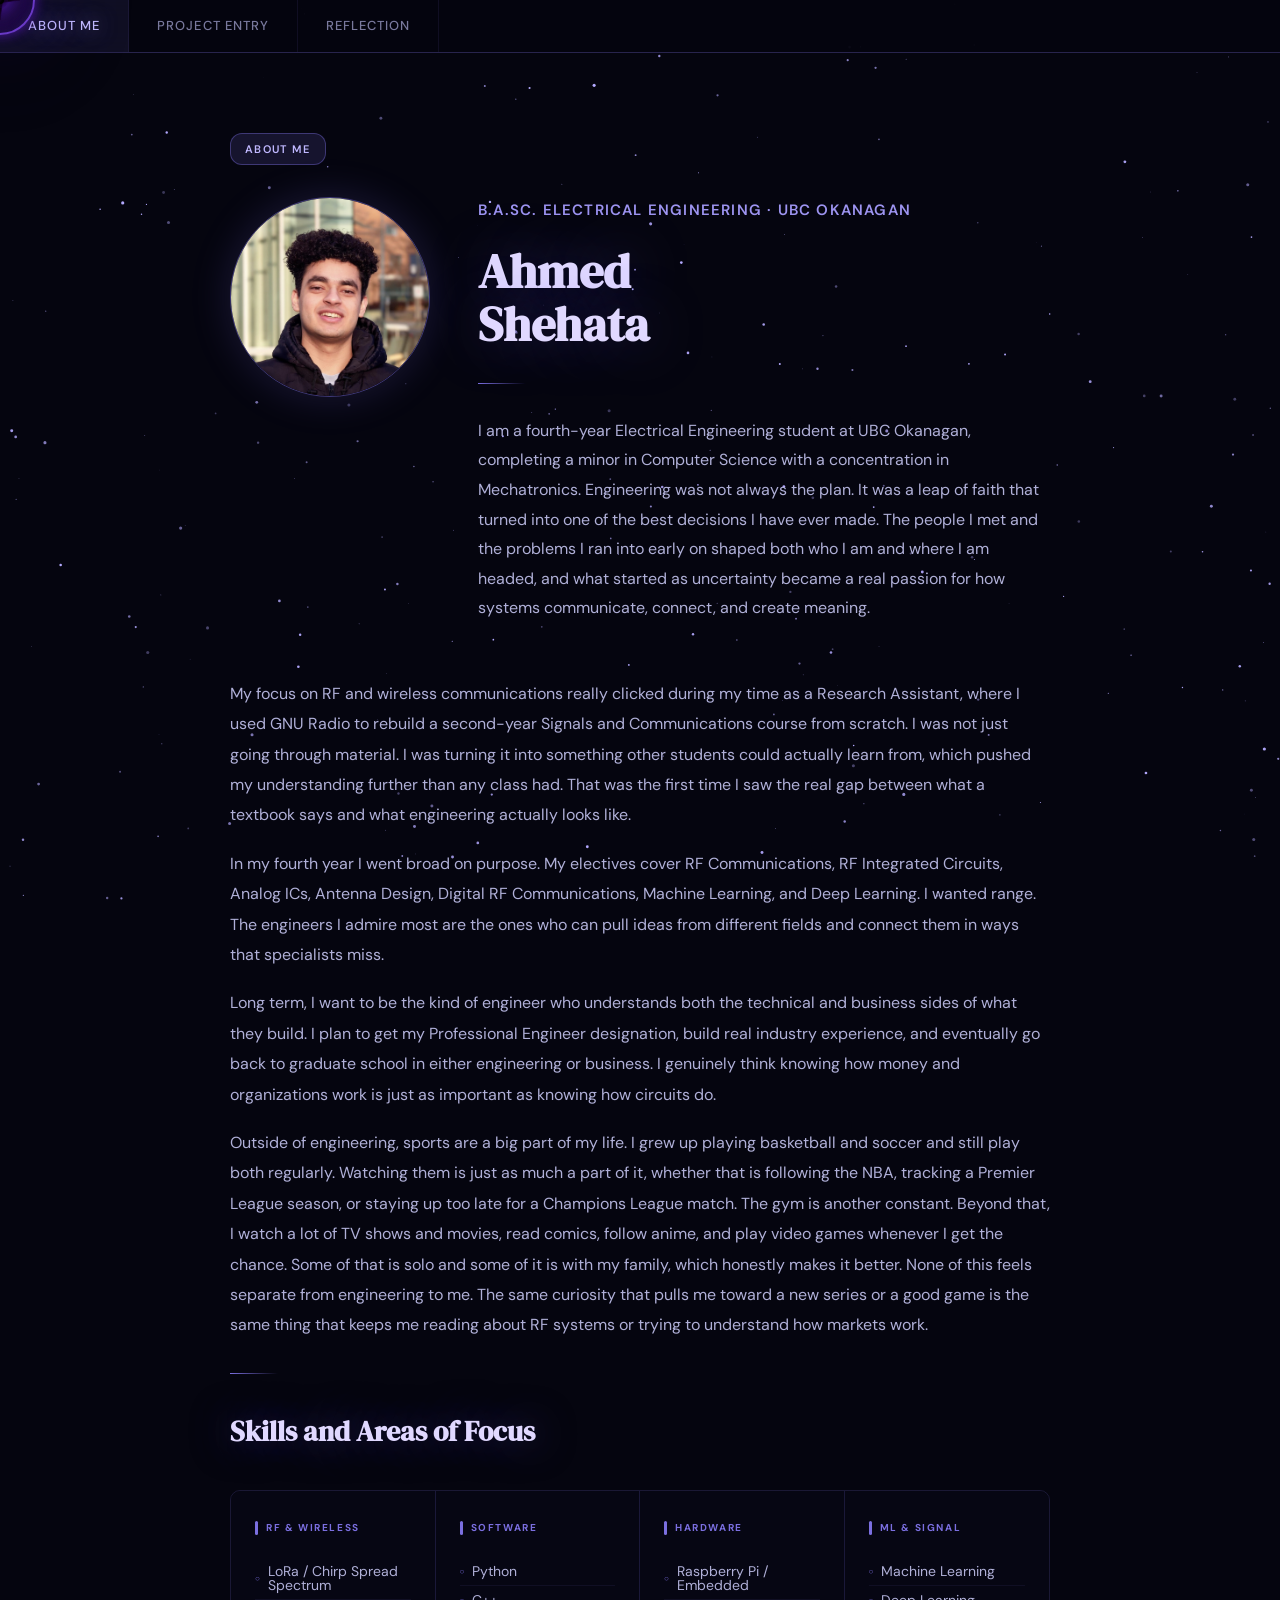
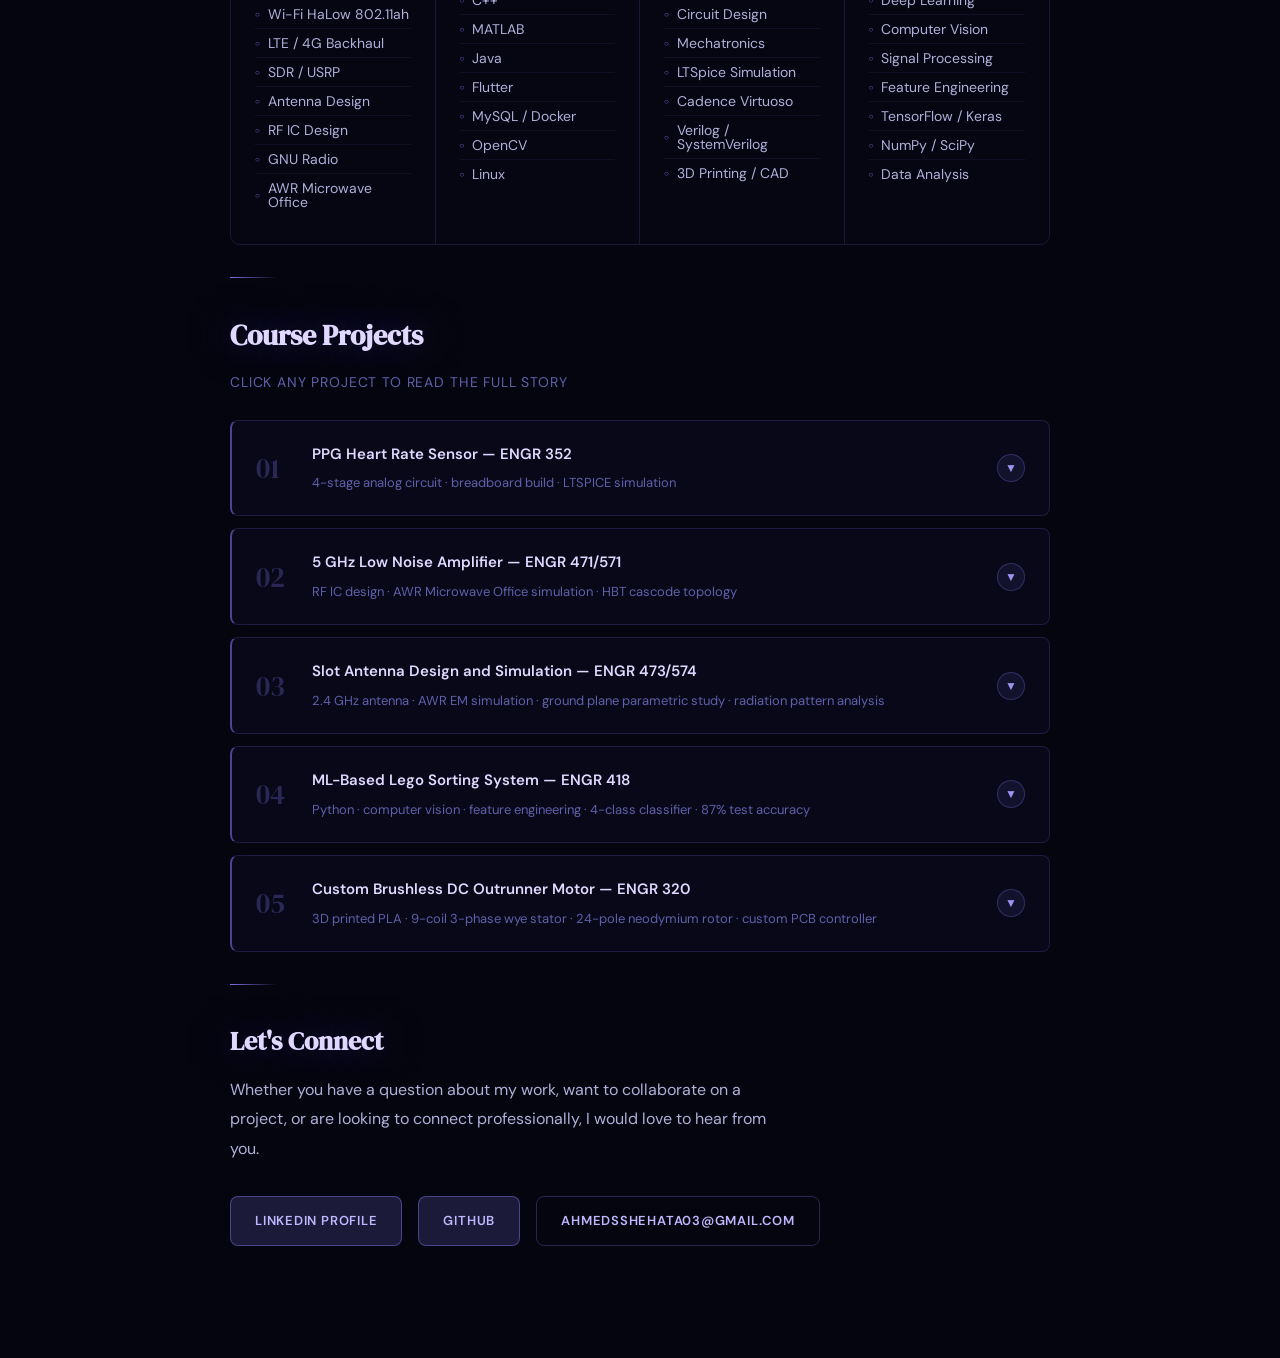
==== commit 30b6f567: "Fix image sizes" ====
--- a/index.html
+++ b/index.html
@@ -438,7 +438,7 @@
               </div>
             </div>
             <div class="fig-wrap">
-              <img src="images/antenna-layout.jpg" alt="Slot antenna layout in AWR EM">
+              <img src="images/antenna-layout.jpg" alt="Slot antenna layout in AWR EM" class="half">
               <span class="fig-cap">Final slot antenna layout in AWR EM. The conducting ground plane measures 0.48λ × 0.6λ with a centred rectangular aperture of 0.447λ × 0.1λ. Patch-style excitation ports drive the voltage across the slot to produce the radiating aperture currents.</span>
             </div>
             <div class="fig-wrap">
@@ -446,8 +446,8 @@
               <span class="fig-cap">Input impedance versus frequency. Im(Z(1,1)) crosses zero at 2.397 GHz confirming self-resonance. Re(Z(1,1)) peaks at 417.8 Ω at 2.4 GHz, consistent with the theoretical slot impedance from Babinet's complement principle.</span>
             </div>
             <div class="fig-wrap">
-              <img src="images/antenna-pattern.jpg" alt="3D directivity pattern of final slot antenna design" class="half">
-              <span class="fig-cap half-cap">3D directivity pattern of the final 0.48λ × 0.6λ slot antenna at 2.4 GHz. The smooth toroidal envelope with peak directivity of 4.21 dBi confirms the ground plane geometry produces the closest approximation to the theoretical omnidirectional donut pattern.</span>
+              <img src="images/antenna-pattern.jpg" alt="3D directivity pattern of final slot antenna design">
+              <span class="fig-cap">3D directivity pattern of the final 0.48λ × 0.6λ slot antenna at 2.4 GHz. The smooth toroidal envelope with peak directivity of 4.21 dBi confirms the ground plane geometry produces the closest approximation to the theoretical omnidirectional donut pattern.</span>
             </div>
             <div class="star-block">
               <span class="star-label">R — Result</span>
@@ -599,19 +599,19 @@
             </div>
             <div class="fig-wrap">
               <img src="images/motor-rotor.jpg" alt="3D printed rotor shell with mild steel core segments" class="half">
-              <span class="fig-cap half-cap">3D-printed PLA rotor shell with mild steel rod segments ready for press-fitting. The 12 slots accept alternating-polarity neodymium magnets to produce the 24-pole rotor configuration chosen to minimize cogging torque.</span>
+              <span class="fig-cap">3D-printed PLA rotor shell with mild steel rod segments ready for press-fitting. The 12 slots accept alternating-polarity neodymium magnets to produce the 24-pole rotor configuration chosen to minimize cogging torque.</span>
             </div>
             <div class="fig-wrap">
               <img src="images/motor-stator.jpg" alt="Top view of assembled motor showing stator and propeller">
               <span class="fig-cap">Top view of the assembled outrunner motor with propeller attached. The 9 hand-wound stator coils in 3-phase wye configuration are visible through the rotor opening. The three phase wires exit the base for connection to the motor controller.</span>
             </div>
             <div class="fig-wrap">
-              <img src="images/motor-assembly.jpg" alt="Full motor assembly with propeller and commercial ESC">
+              <img src="images/motor-assembly.jpg" alt="Full motor assembly with propeller and commercial ESC" class="half">
               <span class="fig-cap">Full motor assembly during initial phase validation testing, connected to a commercial ESC to confirm balanced back-EMF waveforms before integrating the custom PCB controller.</span>
             </div>
             <div class="fig-wrap">
               <img src="images/motor-pcb.jpg" alt="Custom motor controller PCB" class="half">
-              <span class="fig-cap half-cap">Top: KiCad schematic. Middle: PCB layout render. Bottom: fabricated double-sided board integrating an STM32 microcontroller and motor driver IC, rated 25VDC / 4A, running sensorless FOC firmware via the STM32 Motor Control SDK.</span>
+              <span class="fig-cap">Top: KiCad schematic. Middle: PCB layout render. Bottom: fabricated double-sided board integrating an STM32 microcontroller and motor driver IC, rated 25VDC / 4A, running sensorless FOC firmware via the STM32 Motor Control SDK.</span>
             </div>
             <div class="star-block">
               <span class="star-label">R — Result</span>
